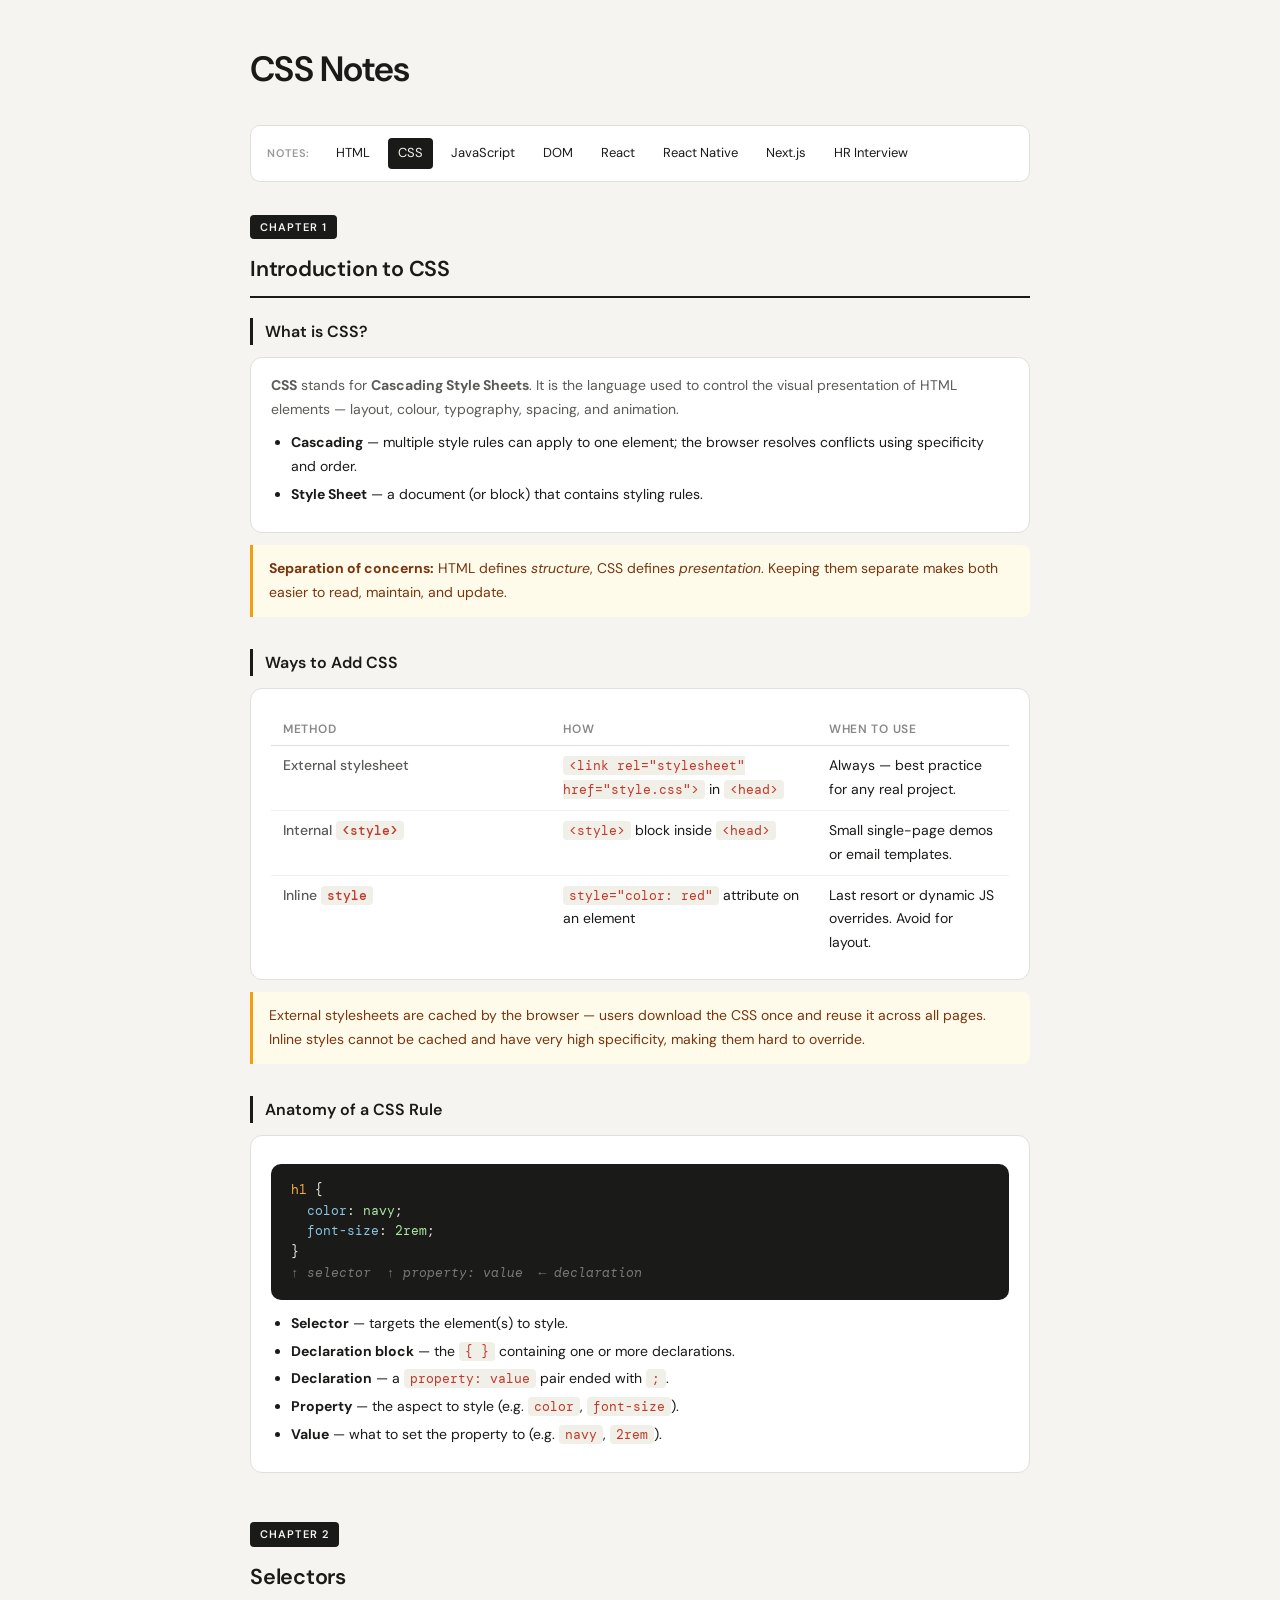
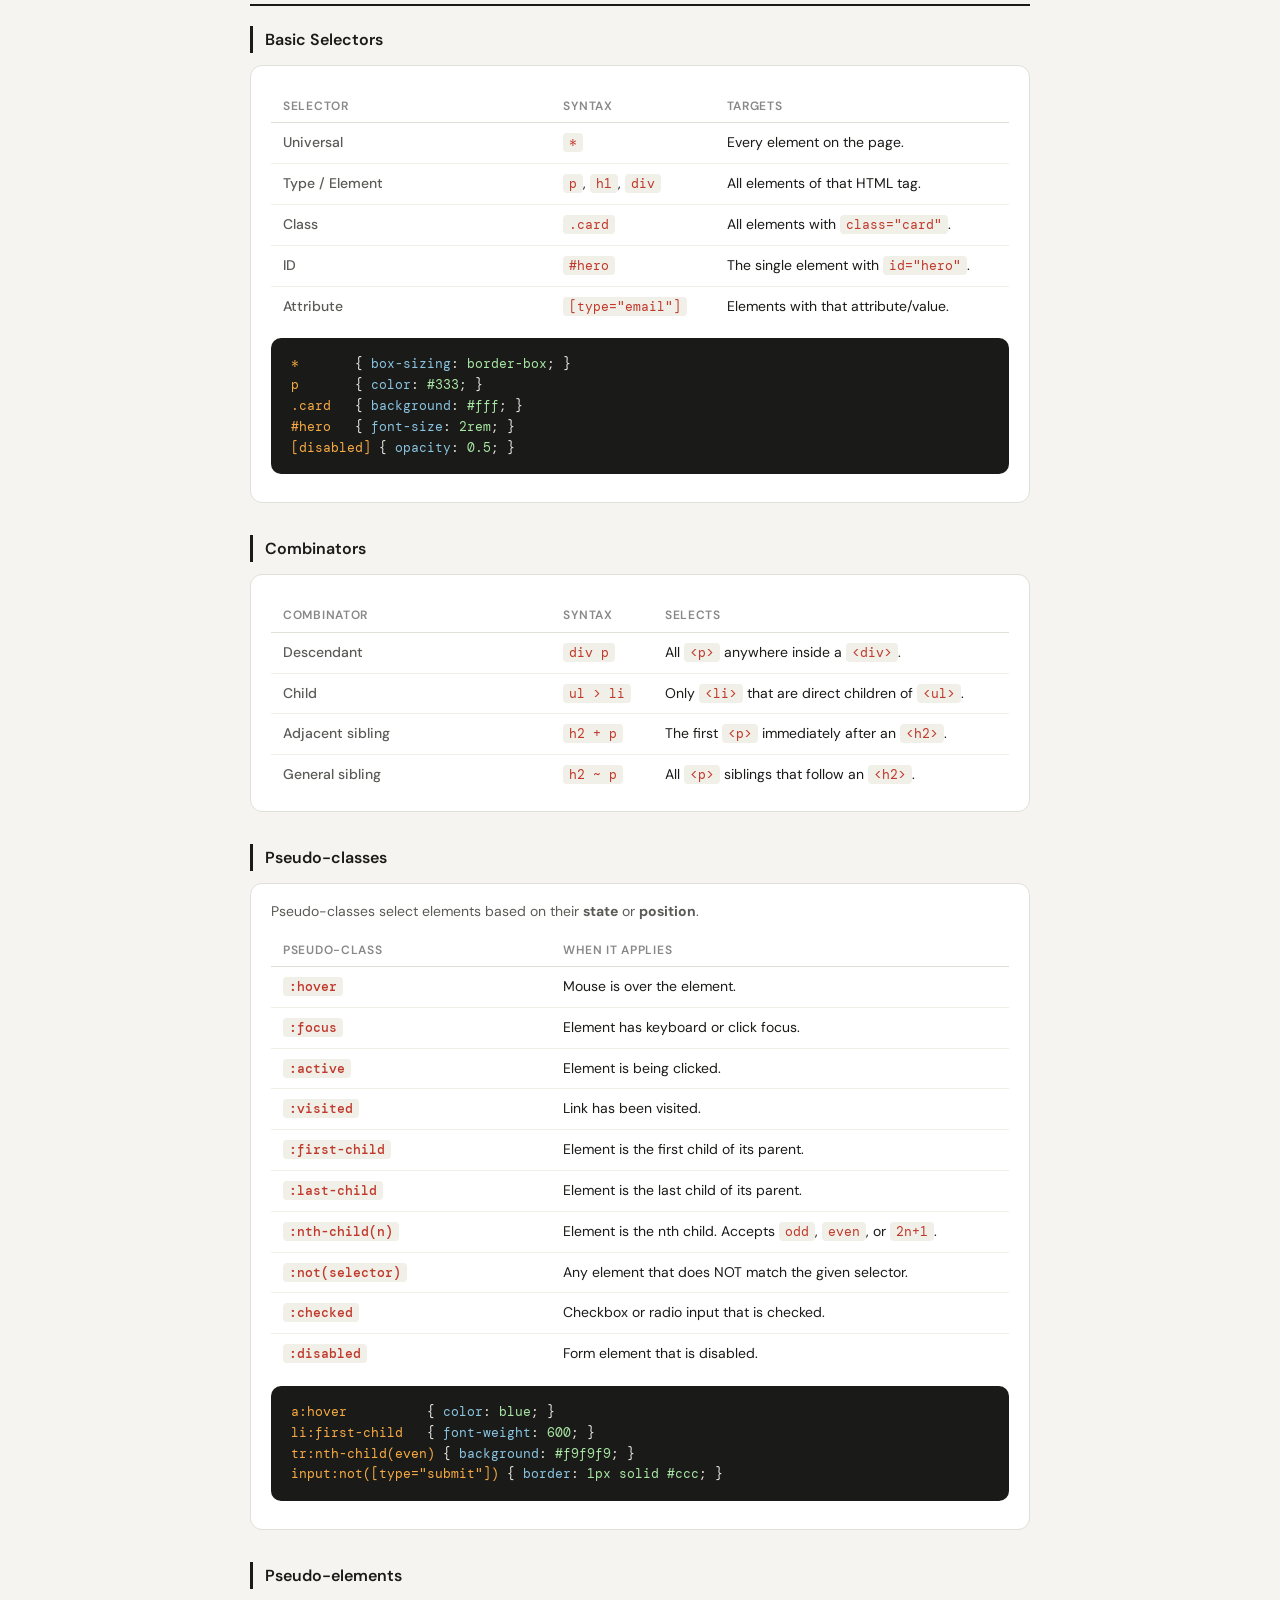
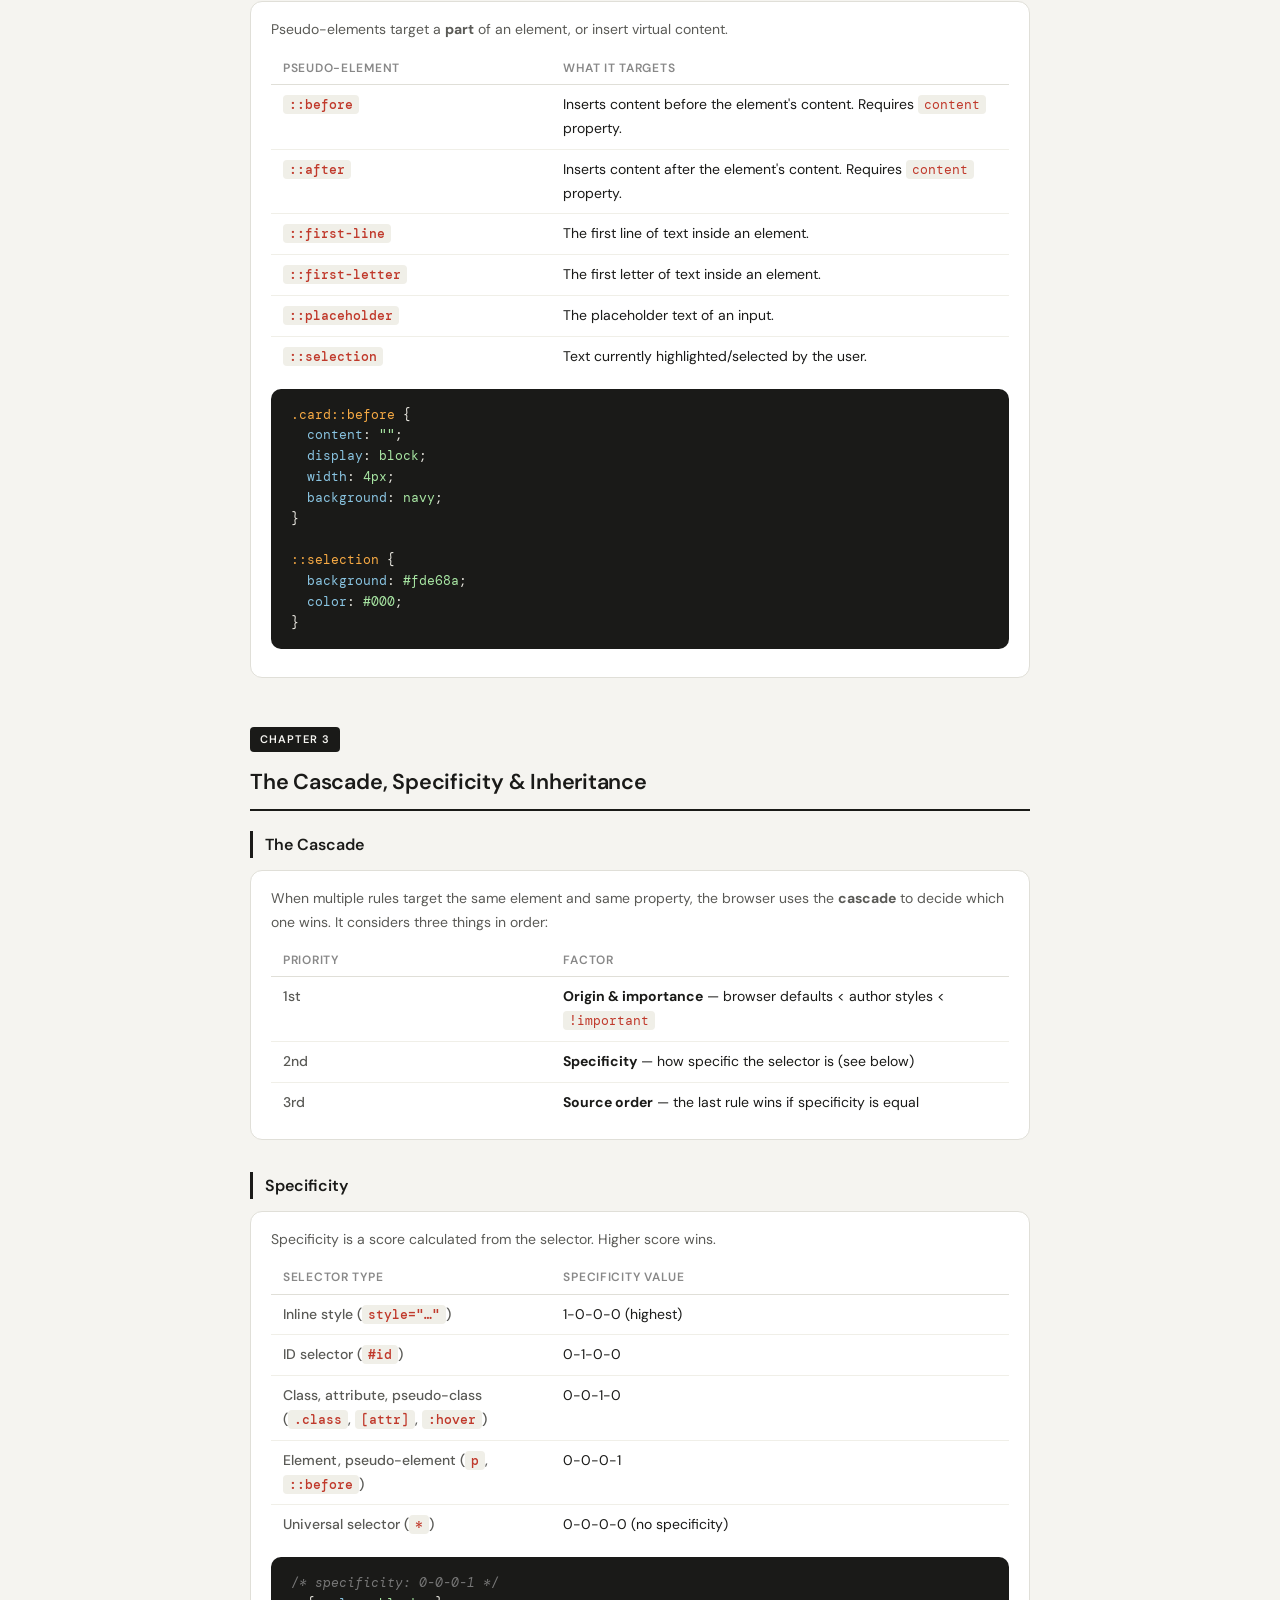
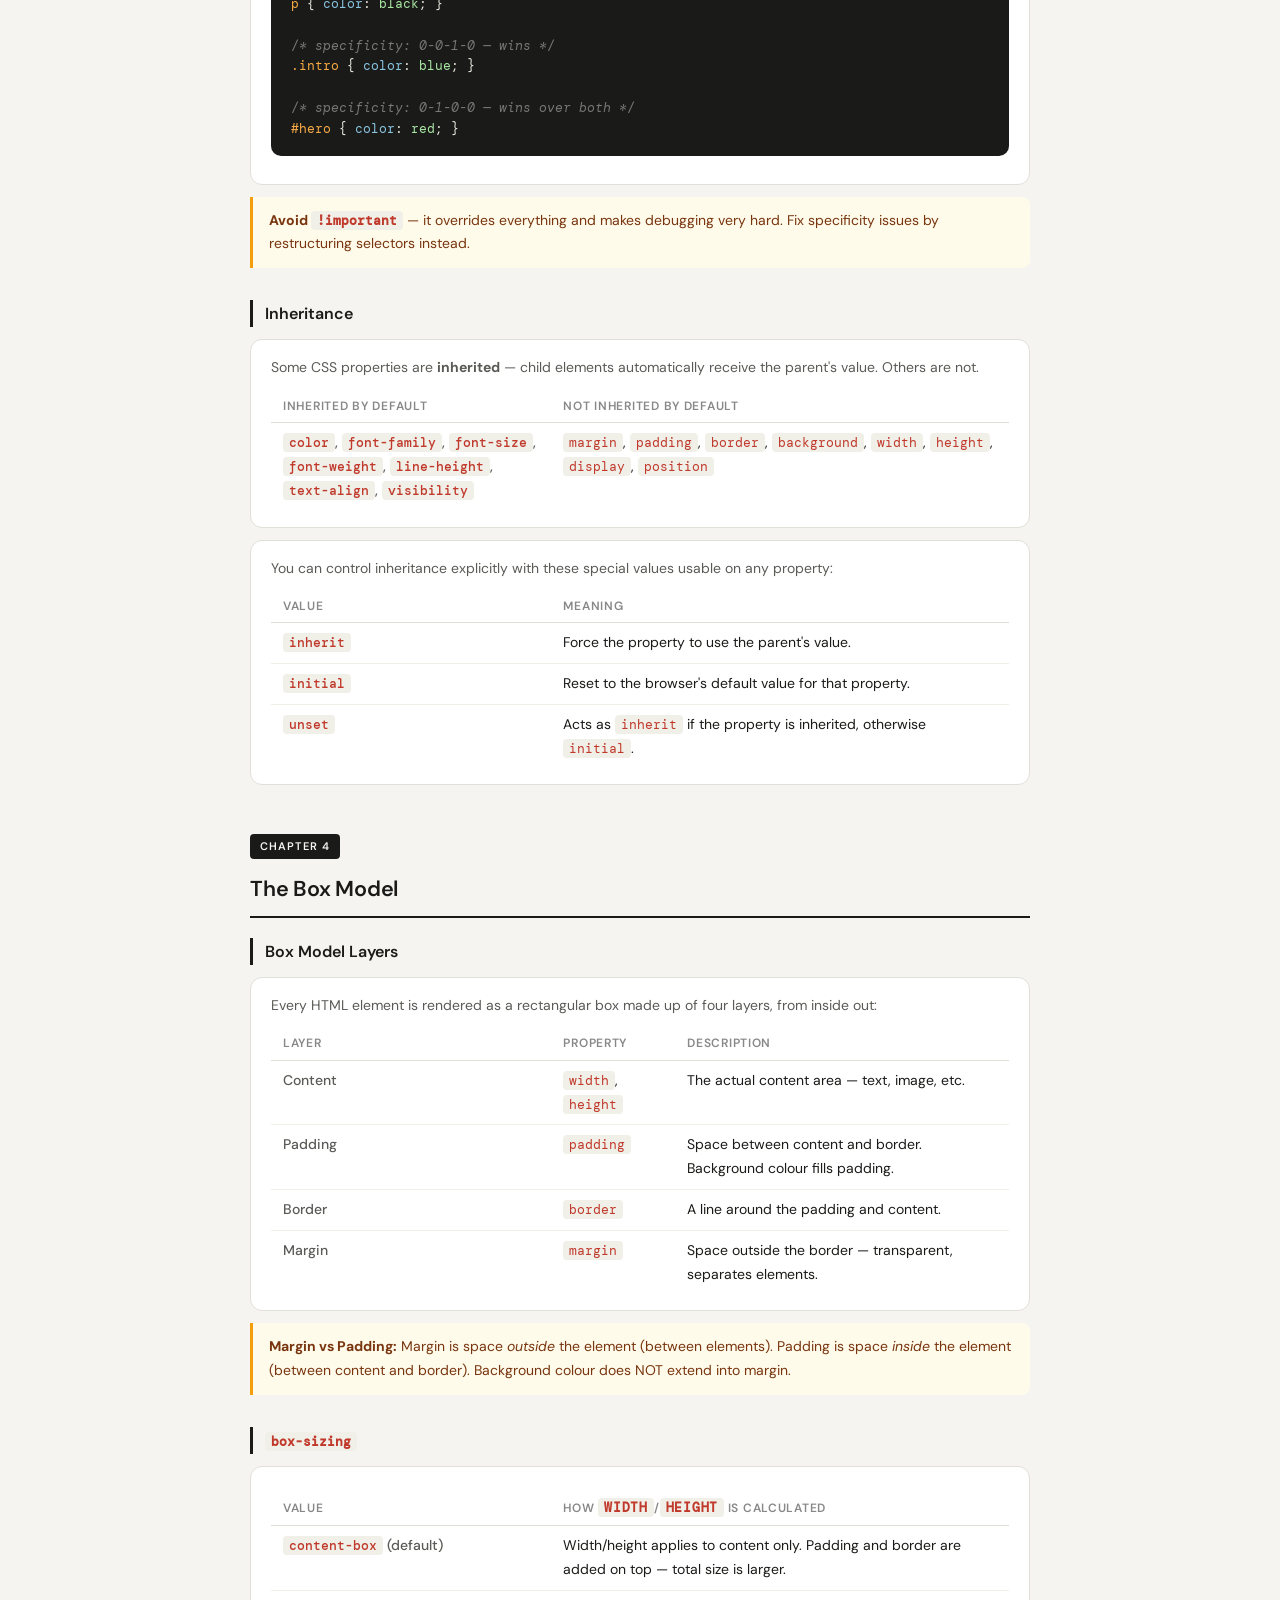
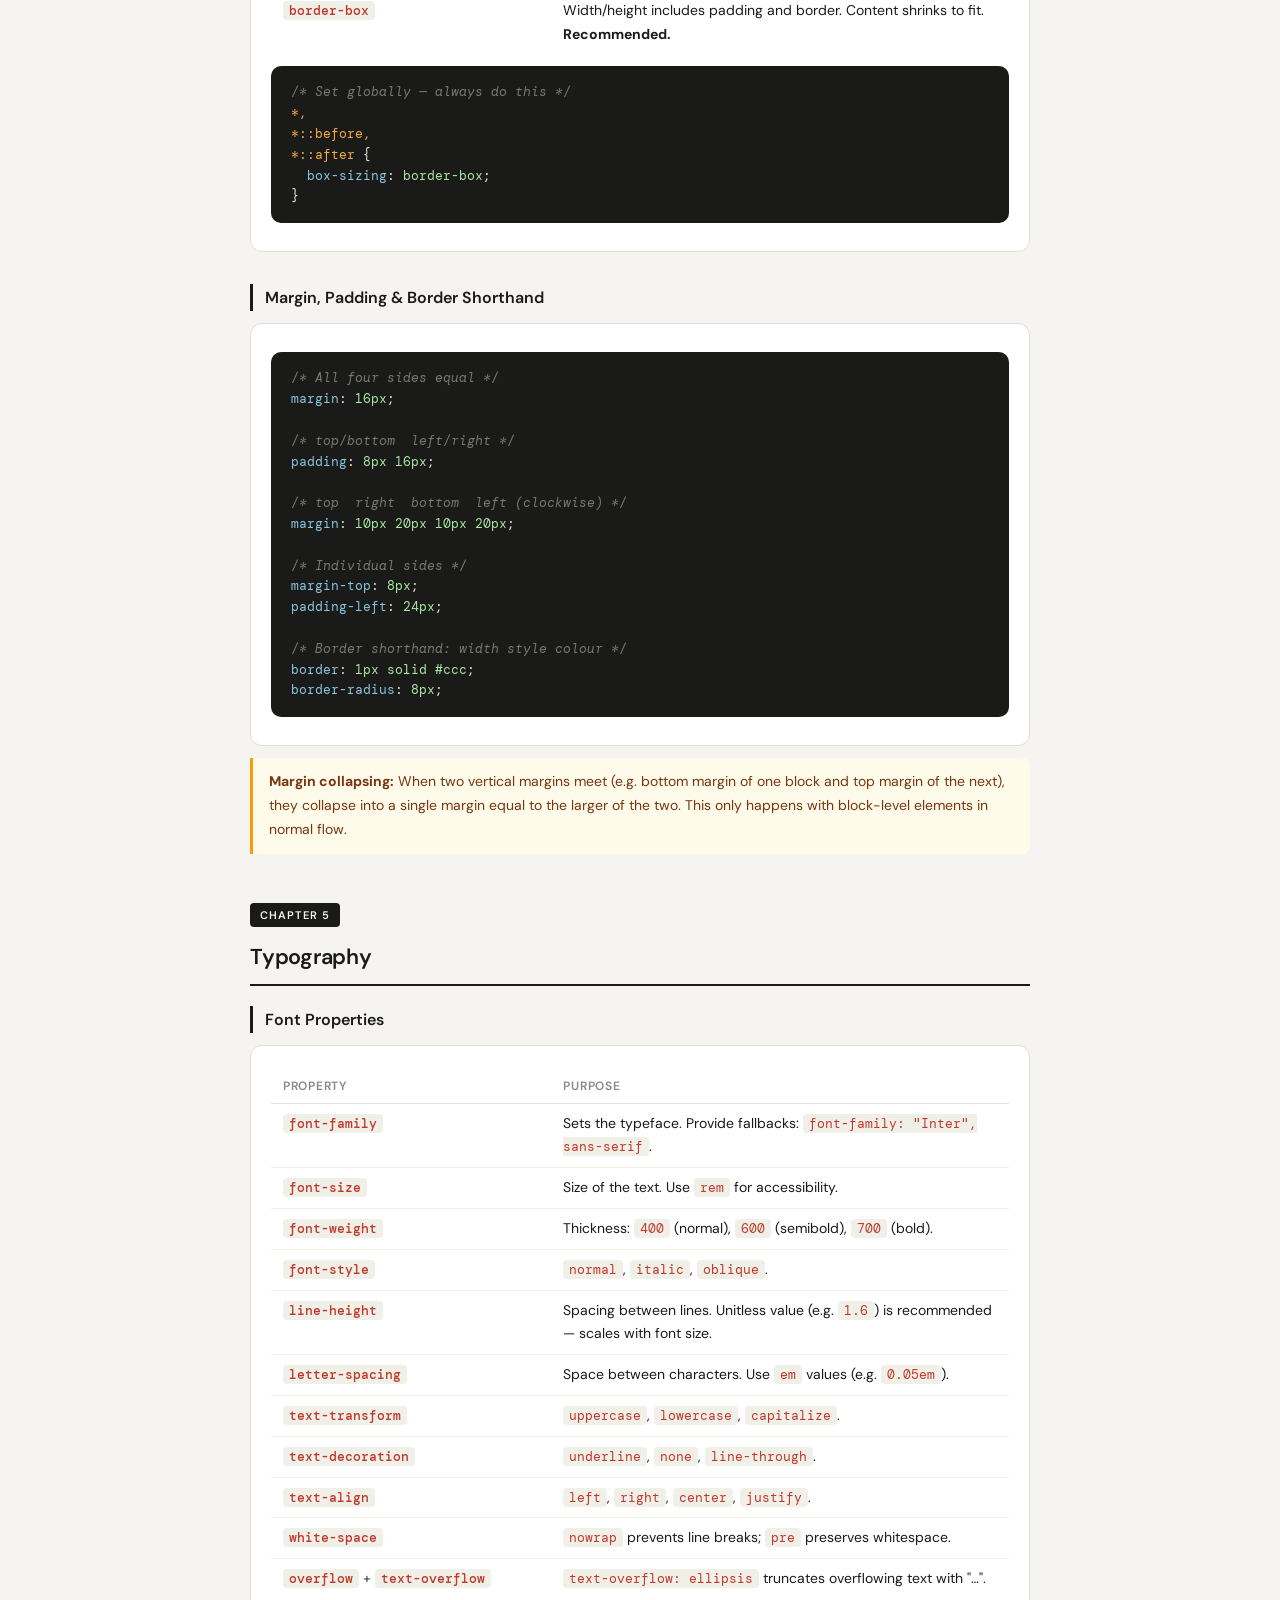
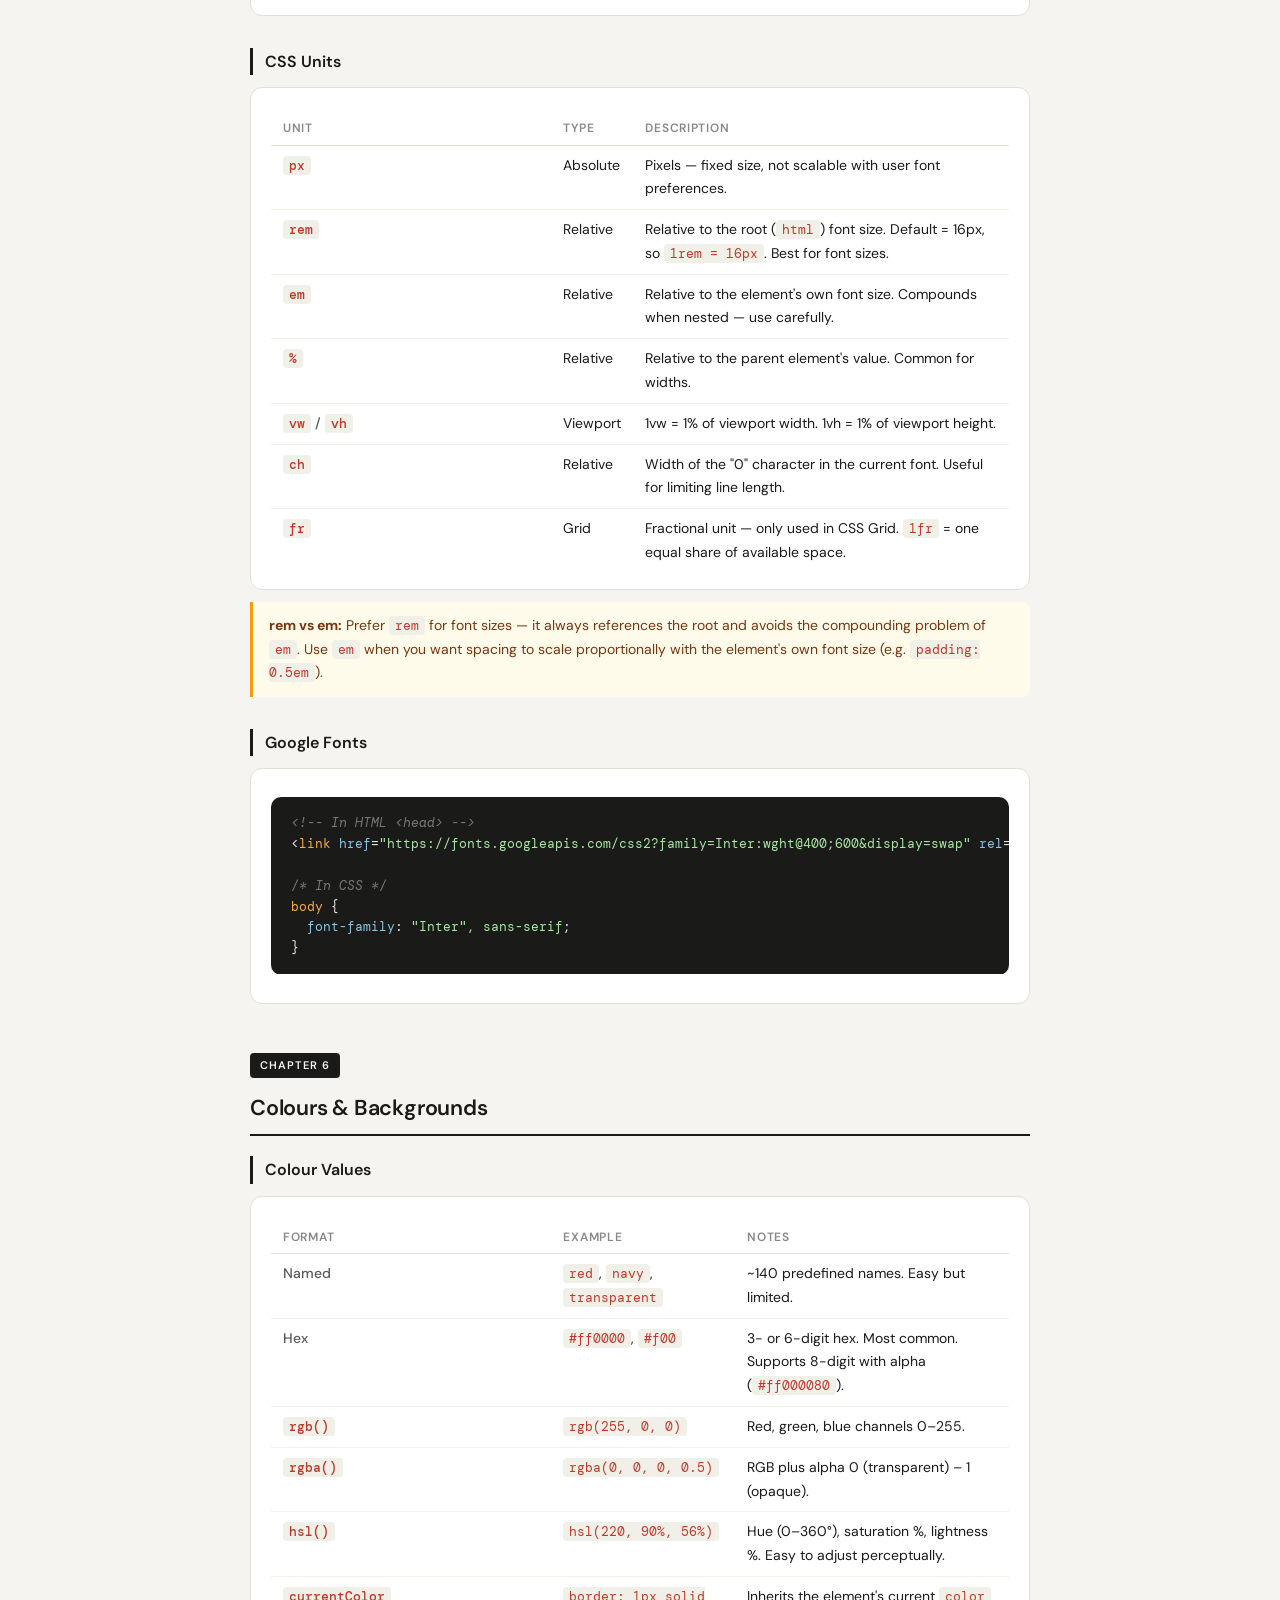
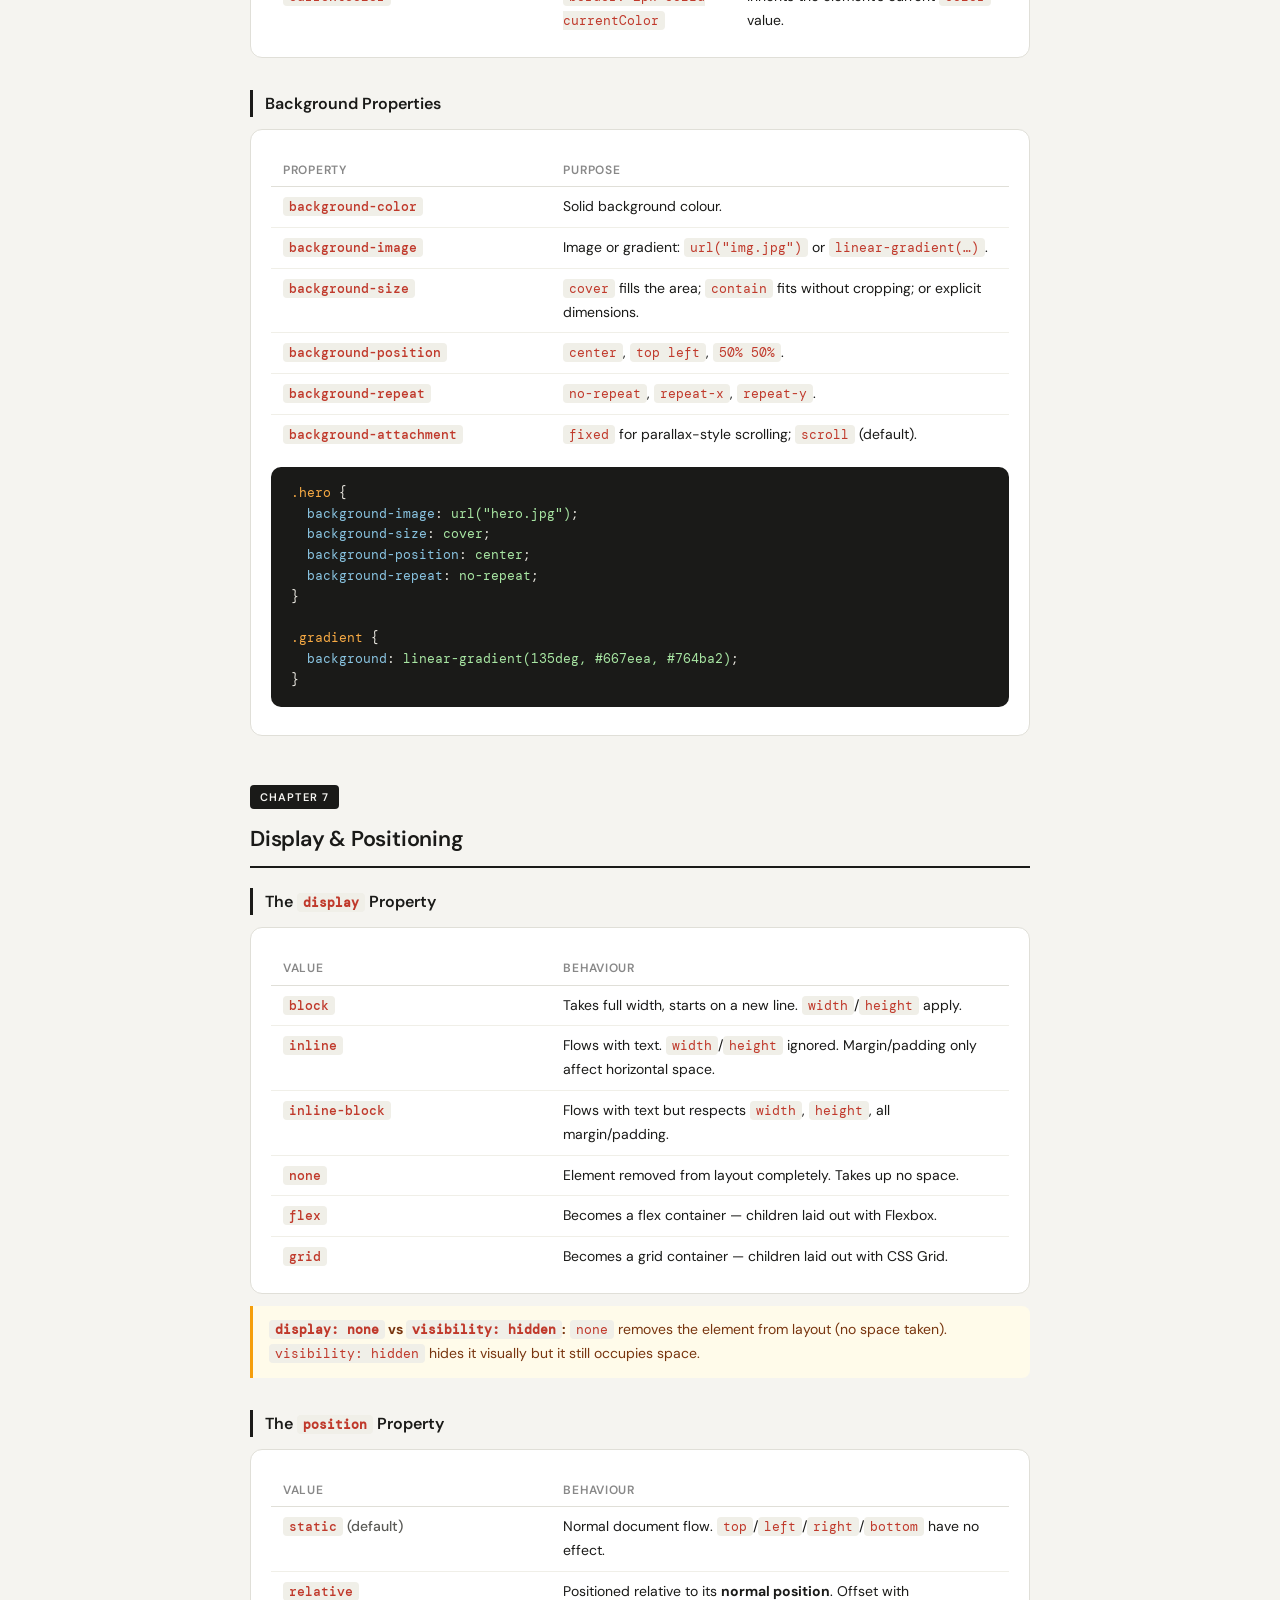
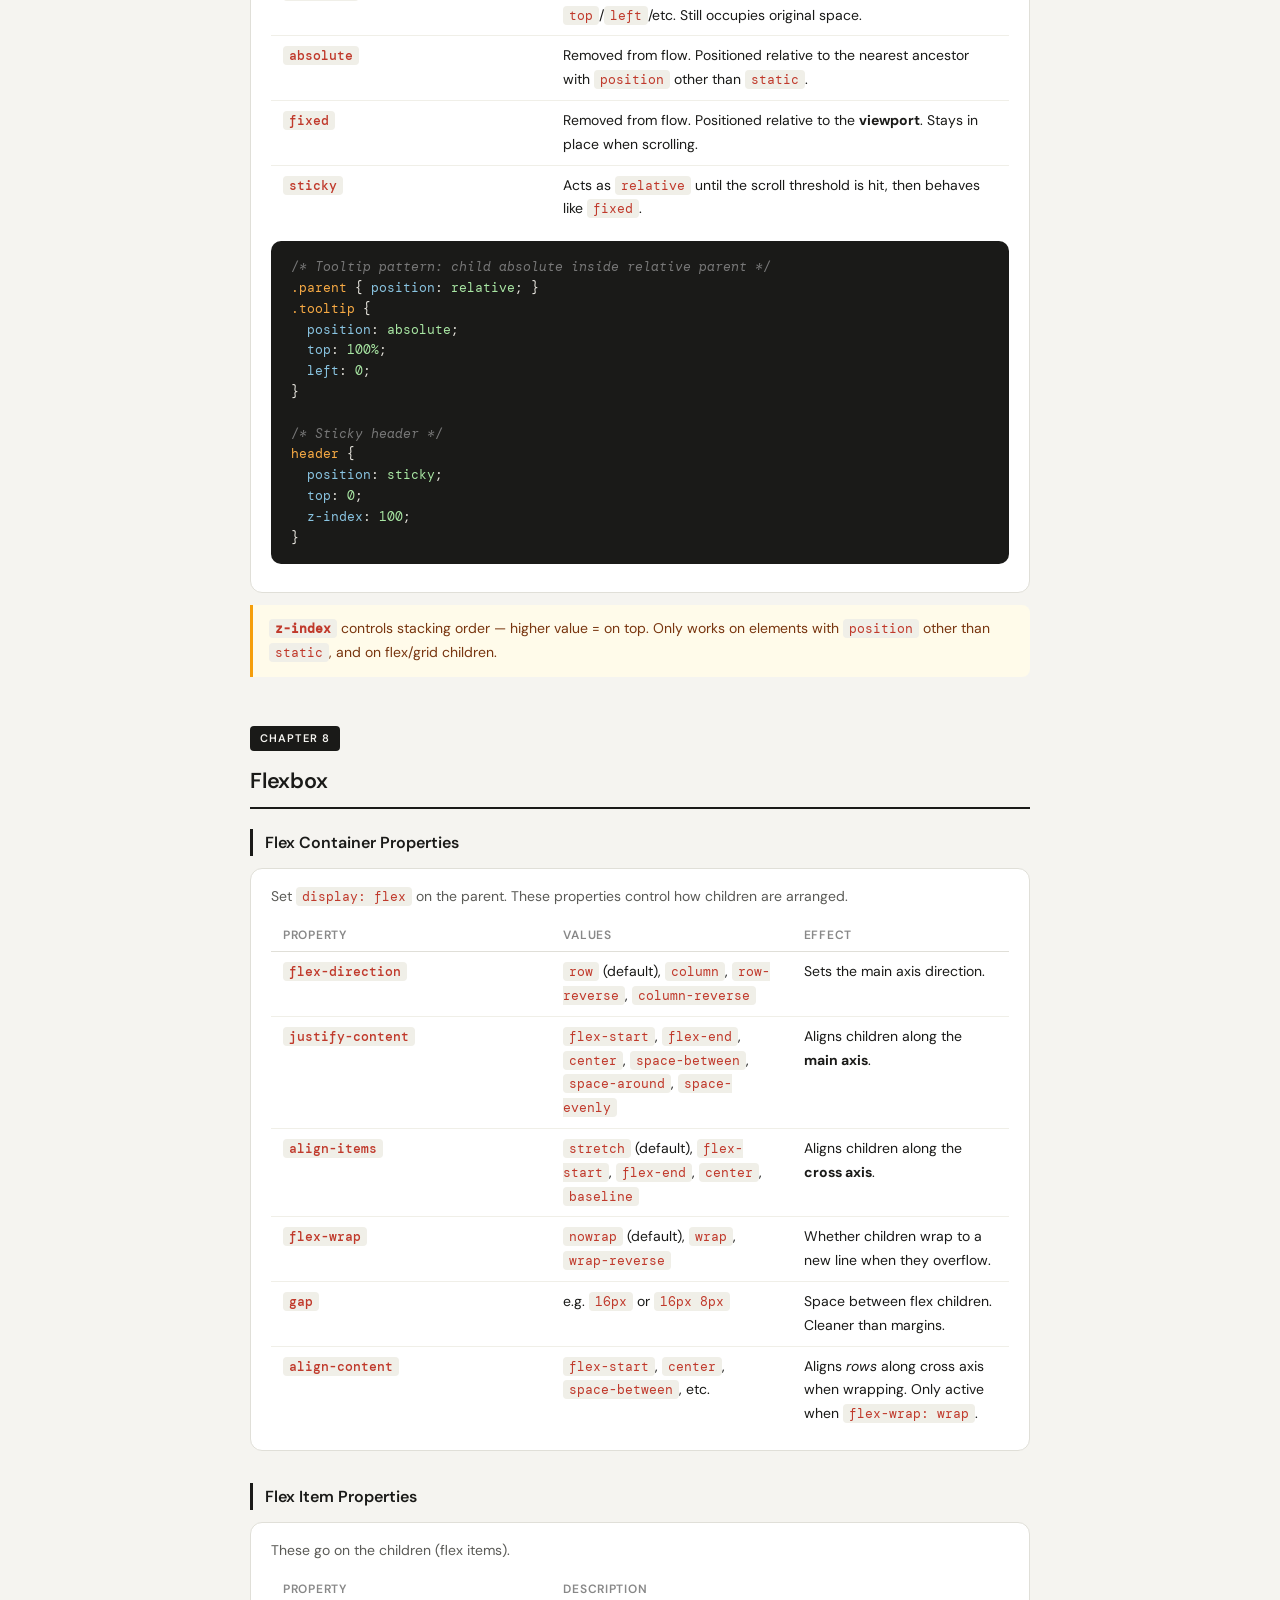
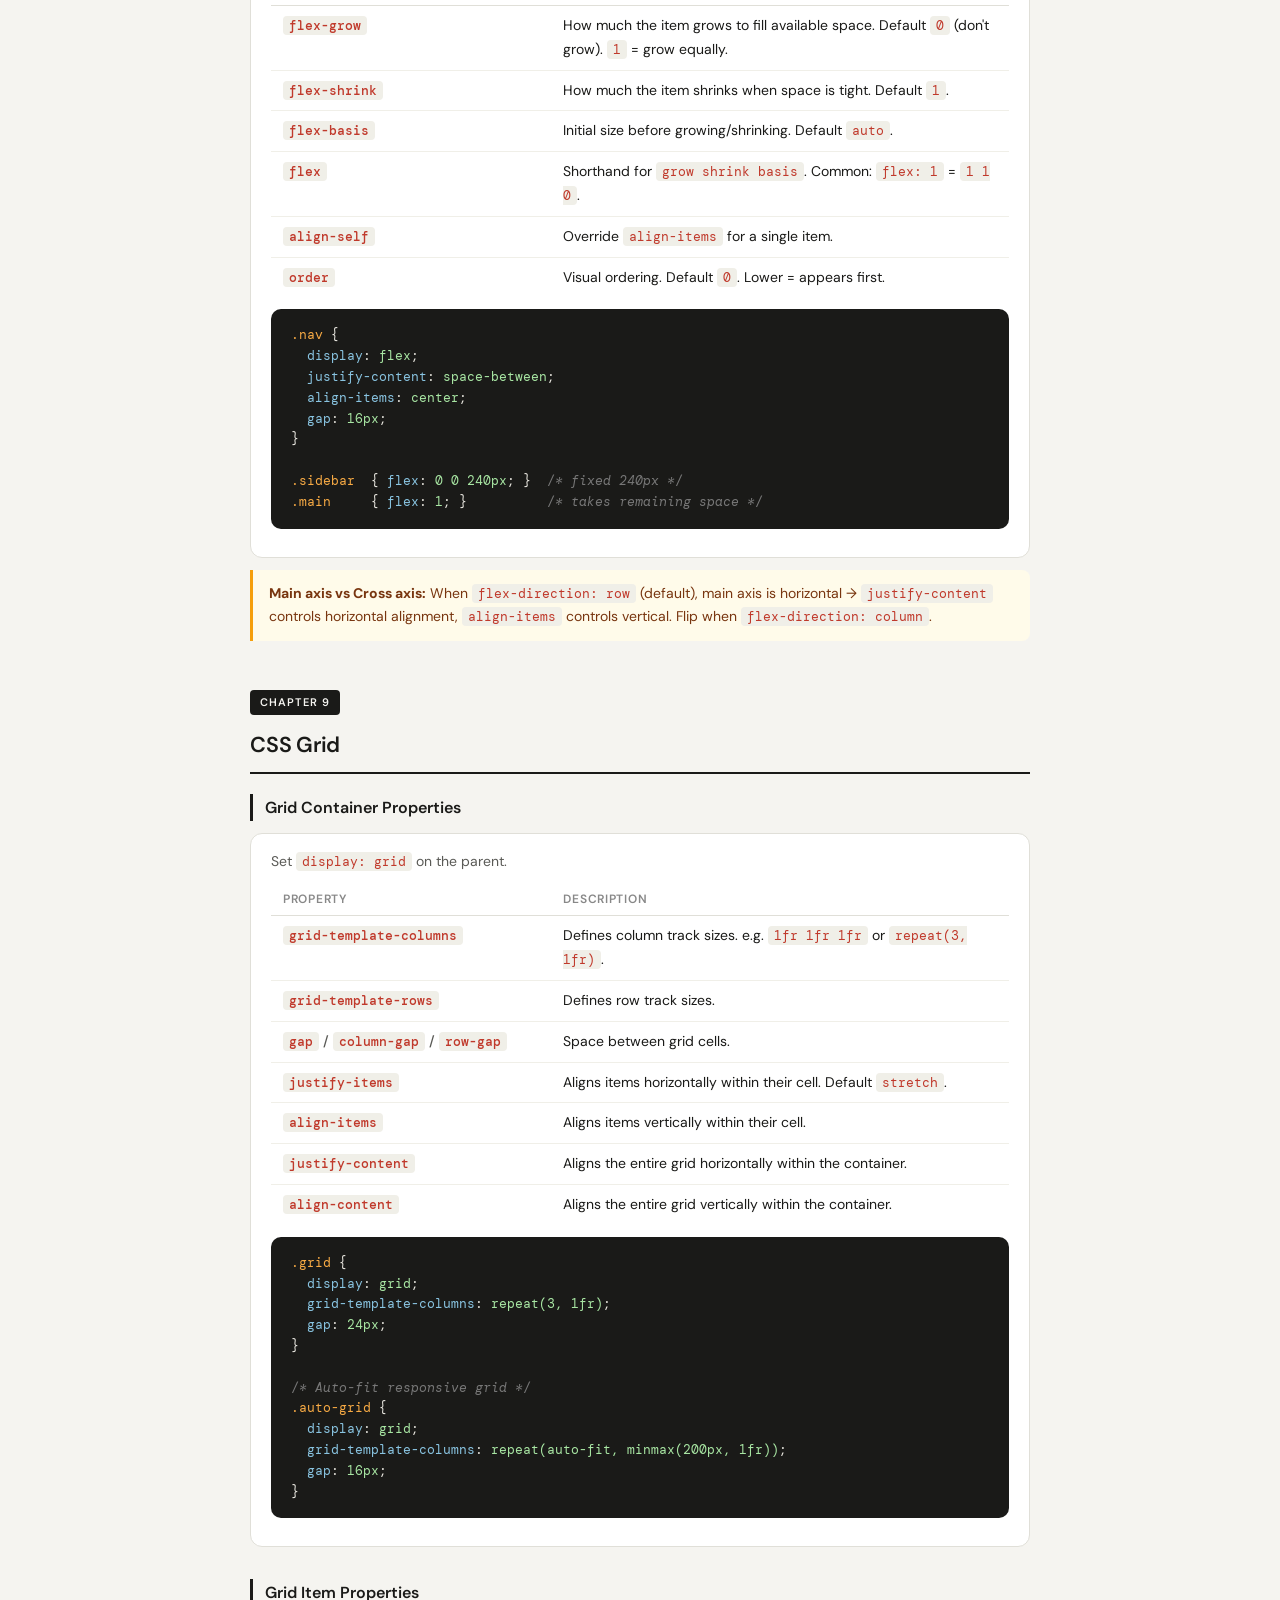
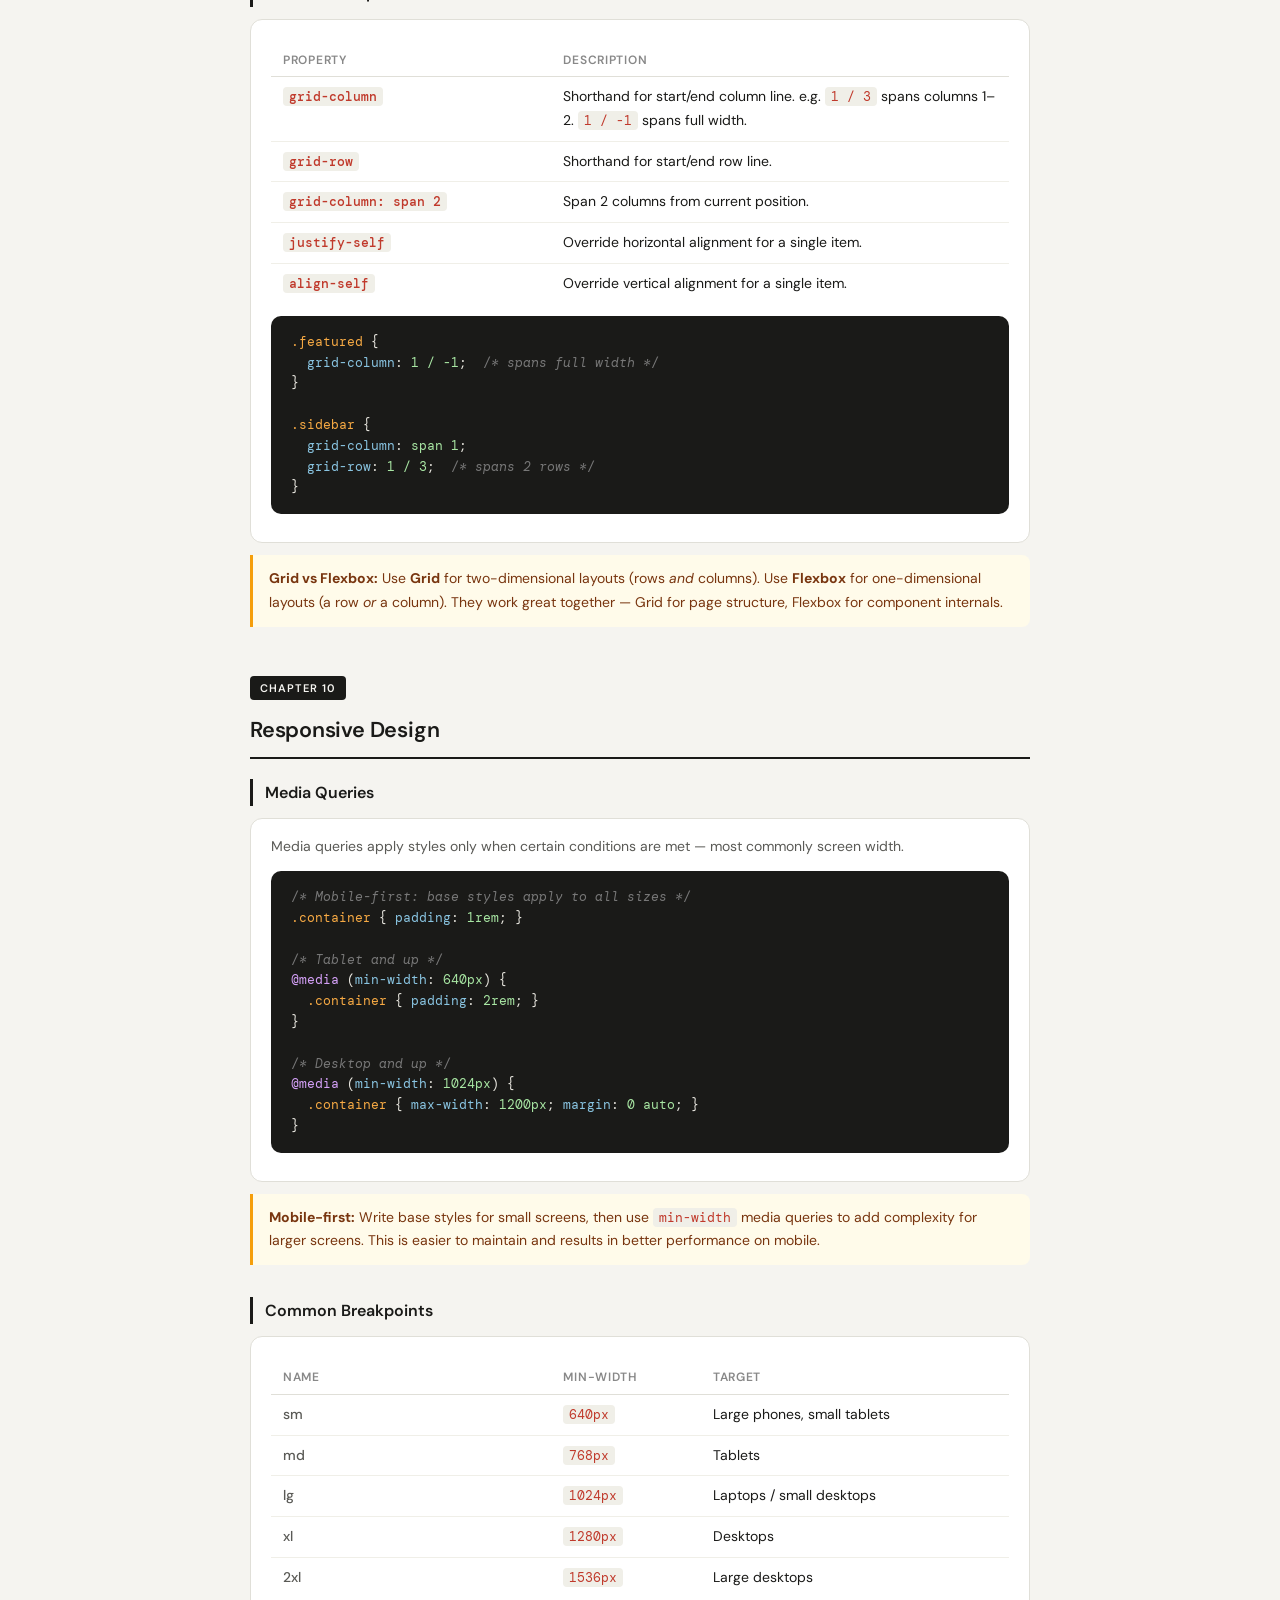
==== css-notes.html @ bd3d3939 "Initial commit: Add developer notes with navigation" ====
<!doctype html>
<html lang="en">
  <head>
    <meta charset="UTF-8" />
    <meta name="viewport" content="width=device-width, initial-scale=1.0" />
    <title>CSS Notes</title>
    <link
      href="https://fonts.googleapis.com/css2?family=DM+Sans:wght@400;500;600&family=DM+Mono:wght@400;500&display=swap"
      rel="stylesheet"
    />
    <style>
      *,
      *::before,
      *::after {
        box-sizing: border-box;
        margin: 0;
        padding: 0;
      }

      body {
        font-family: "DM Sans", sans-serif;
        background: #f5f4f0;
        color: #1a1a18;
        font-size: 15px;
        line-height: 1.7;
        padding: 3rem 1rem;
      }

      .page {
        max-width: 780px;
        margin: 0 auto;
      }

      header {
        margin-bottom: 2rem;
        padding-bottom: 0.2rem;
      }

      header h1 {
        font-size: 2.2rem;
        font-weight: 600;
        letter-spacing: -0.02em;
        line-height: 1.2;
      }

      header p {
        margin-top: 0.5rem;
        color: #5a5a56;
        font-size: 14px;
      }

      .chapter {
        margin-bottom: 3rem;
      }

      .chapter-heading {
        display: inline-block;
        font-size: 11px;
        font-weight: 600;
        letter-spacing: 0.1em;
        text-transform: uppercase;
        background: #1a1a18;
        color: #f5f4f0;
        padding: 3px 10px;
        border-radius: 4px;
        margin-bottom: 0.75rem;
      }

      h2 {
        font-size: 1.35rem;
        font-weight: 600;
        letter-spacing: -0.01em;
        margin-bottom: 1.25rem;
        padding-bottom: 0.5rem;
        border-bottom: 2px solid #1a1a18;
      }

      section {
        margin-bottom: 2rem;
      }

      h3 {
        font-size: 1rem;
        font-weight: 600;
        border-left: 3px solid #1a1a18;
        padding-left: 0.75rem;
        margin-bottom: 0.75rem;
        color: #1a1a18;
      }

      h4 {
        font-size: 0.88rem;
        font-weight: 600;
        color: #5a5a56;
        margin-bottom: 0.4rem;
        padding-left: 1.25rem;
      }

      p {
        margin-bottom: 0.6rem;
        color: #5a5a56;
        font-size: 14px;
      }

      .card {
        background: #fff;
        border: 1px solid #e0dfd8;
        border-radius: 12px;
        padding: 1rem 1.25rem;
        margin-bottom: 12px;
      }

      table {
        width: 100%;
        border-collapse: collapse;
        font-size: 14px;
        margin-top: 0.5rem;
      }

      th {
        text-align: left;
        font-size: 12px;
        font-weight: 600;
        letter-spacing: 0.06em;
        text-transform: uppercase;
        color: #888;
        padding: 6px 12px;
        border-bottom: 1px solid #e0dfd8;
      }

      td {
        padding: 8px 12px;
        border-bottom: 1px solid #f0efe8;
        vertical-align: top;
      }

      tr:last-child td {
        border-bottom: none;
      }

      td:first-child {
        color: #5a5a56;
        font-weight: 500;
        width: 38%;
      }

      code {
        font-family: "DM Mono", monospace;
        font-size: 13px;
        background: #f0efe8;
        padding: 1px 6px;
        border-radius: 4px;
        color: #c0392b;
      }

      .code-block {
        background: #1a1a18;
        color: #e8e6df;
        font-family: "DM Mono", monospace;
        font-size: 13px;
        padding: 1rem 1.25rem;
        border-radius: 10px;
        margin: 0.75rem 0;
        line-height: 1.6;
        overflow-x: auto;
        white-space: pre;
      }

      .code-block .prop { color: #89c4e1; }
      .code-block .val  { color: #a8e6a3; }
      .code-block .sel  { color: #f7aa44; }
      .code-block .cm   { color: #777; font-style: italic; }
      .code-block .at   { color: #d4a0f7; }

      ul {
        padding-left: 1.25rem;
        margin-bottom: 0.6rem;
      }

      ul li {
        margin-bottom: 4px;
        font-size: 14px;
      }

      .highlight-box {
        background: #fffbea;
        border-left: 3px solid #f59e0b;
        padding: 0.75rem 1rem;
        border-radius: 0 8px 8px 0;
        margin: 0.75rem 0;
        font-size: 14px;
        color: #78350f;
      }

      .grid-2 {
        display: grid;
        grid-template-columns: 1fr 1fr;
        gap: 10px;
      }

      .mini-card {
        background: #fff;
        border: 1px solid #e0dfd8;
        border-radius: 10px;
        padding: 0.75rem 1rem;
      }

      .mini-card .mc-label {
        font-size: 11px;
        font-weight: 600;
        text-transform: uppercase;
        letter-spacing: 0.08em;
        color: #999;
        margin-bottom: 4px;
      }

      .mini-card p {
        font-size: 14px;
        margin: 0;
      }

      .nav-bar {
        background: #fff;
        border: 1px solid #e0dfd8;
        border-radius: 10px;
        padding: 0.75rem 1rem;
        margin-bottom: 2rem;
        display: flex;
        flex-wrap: wrap;
        gap: 0.5rem;
        align-items: center;
      }

      .nav-bar .nav-label {
        font-size: 11px;
        font-weight: 600;
        text-transform: uppercase;
        letter-spacing: 0.08em;
        color: #999;
        margin-right: 0.5rem;
      }

      .nav-bar a {
        font-size: 13px;
        color: #1a1a18;
        text-decoration: none;
        padding: 4px 10px;
        border-radius: 4px;
        transition: background 0.15s ease;
      }

      .nav-bar a:hover {
        background: #f0efe8;
      }

      .nav-bar a.active {
        background: #1a1a18;
        color: #f5f4f0;
      }

      @media (max-width: 560px) {
        .grid-2 { grid-template-columns: 1fr; }
        header h1 { font-size: 1.6rem; }
        .nav-bar { flex-direction: column; align-items: flex-start; }
        .nav-bar .nav-label { margin-bottom: 0.5rem; }
      }
    </style>
  </head>
  <body>
    <div class="page">
      <header>
        <h1>CSS Notes</h1>
      </header>

      <nav class="nav-bar">
        <span class="nav-label">Notes:</span>
        <a href="html-notes.html">HTML</a>
        <a href="css-notes.html" class="active">CSS</a>
        <a href="javascript-notes.html">JavaScript</a>
        <a href="dom-notes.html">DOM</a>
        <a href="react-notes.html">React</a>
        <a href="react-native-notes.html">React Native</a>
        <a href="nextjs-notes.html">Next.js</a>
        <a href="hr-interview-notes.html">HR Interview</a>
      </nav>

      <!-- ═══════════════════════════════════════
           CHAPTER 1 — Introduction to CSS
      ════════════════════════════════════════ -->
      <div class="chapter">
        <div class="chapter-heading">Chapter 1</div>
        <h2>Introduction to CSS</h2>

        <section>
          <h3>What is CSS?</h3>
          <div class="card">
            <p><strong>CSS</strong> stands for <strong>Cascading Style Sheets</strong>. It is the language used to control the visual presentation of HTML elements — layout, colour, typography, spacing, and animation.</p>
            <ul>
              <li><strong>Cascading</strong> — multiple style rules can apply to one element; the browser resolves conflicts using specificity and order.</li>
              <li><strong>Style Sheet</strong> — a document (or block) that contains styling rules.</li>
            </ul>
          </div>
          <div class="highlight-box">
            <strong>Separation of concerns:</strong> HTML defines <em>structure</em>, CSS defines <em>presentation</em>. Keeping them separate makes both easier to read, maintain, and update.
          </div>
        </section>

        <section>
          <h3>Ways to Add CSS</h3>
          <div class="card">
            <table>
              <tr><th>Method</th><th>How</th><th>When to use</th></tr>
              <tr><td>External stylesheet</td><td><code>&lt;link rel="stylesheet" href="style.css"&gt;</code> in <code>&lt;head&gt;</code></td><td>Always — best practice for any real project.</td></tr>
              <tr><td>Internal <code>&lt;style&gt;</code></td><td><code>&lt;style&gt;</code> block inside <code>&lt;head&gt;</code></td><td>Small single-page demos or email templates.</td></tr>
              <tr><td>Inline <code>style</code></td><td><code>style="color: red"</code> attribute on an element</td><td>Last resort or dynamic JS overrides. Avoid for layout.</td></tr>
            </table>
          </div>
          <div class="highlight-box">External stylesheets are cached by the browser — users download the CSS once and reuse it across all pages. Inline styles cannot be cached and have very high specificity, making them hard to override.</div>
        </section>

        <section>
          <h3>Anatomy of a CSS Rule</h3>
          <div class="card">
            <!-- prettier-ignore -->
            <div class="code-block"><span class="sel">h1</span> {
  <span class="prop">color</span>: <span class="val">navy</span>;
  <span class="prop">font-size</span>: <span class="val">2rem</span>;
}
<span class="cm">↑ selector  ↑ property: value  ← declaration</span></div>
            <ul>
              <li><strong>Selector</strong> — targets the element(s) to style.</li>
              <li><strong>Declaration block</strong> — the <code>{ }</code> containing one or more declarations.</li>
              <li><strong>Declaration</strong> — a <code>property: value</code> pair ended with <code>;</code>.</li>
              <li><strong>Property</strong> — the aspect to style (e.g. <code>color</code>, <code>font-size</code>).</li>
              <li><strong>Value</strong> — what to set the property to (e.g. <code>navy</code>, <code>2rem</code>).</li>
            </ul>
          </div>
        </section>
      </div>

      <!-- ═══════════════════════════════════════
           CHAPTER 2 — Selectors
      ════════════════════════════════════════ -->
      <div class="chapter">
        <div class="chapter-heading">Chapter 2</div>
        <h2>Selectors</h2>

        <section>
          <h3>Basic Selectors</h3>
          <div class="card">
            <table>
              <tr><th>Selector</th><th>Syntax</th><th>Targets</th></tr>
              <tr><td>Universal</td><td><code>*</code></td><td>Every element on the page.</td></tr>
              <tr><td>Type / Element</td><td><code>p</code>, <code>h1</code>, <code>div</code></td><td>All elements of that HTML tag.</td></tr>
              <tr><td>Class</td><td><code>.card</code></td><td>All elements with <code>class="card"</code>.</td></tr>
              <tr><td>ID</td><td><code>#hero</code></td><td>The single element with <code>id="hero"</code>.</td></tr>
              <tr><td>Attribute</td><td><code>[type="email"]</code></td><td>Elements with that attribute/value.</td></tr>
            </table>
            <!-- prettier-ignore -->
            <div class="code-block"><span class="sel">*</span>       { <span class="prop">box-sizing</span>: <span class="val">border-box</span>; }
<span class="sel">p</span>       { <span class="prop">color</span>: <span class="val">#333</span>; }
<span class="sel">.card</span>   { <span class="prop">background</span>: <span class="val">#fff</span>; }
<span class="sel">#hero</span>   { <span class="prop">font-size</span>: <span class="val">2rem</span>; }
<span class="sel">[disabled]</span> { <span class="prop">opacity</span>: <span class="val">0.5</span>; }</div>
          </div>
        </section>

        <section>
          <h3>Combinators</h3>
          <div class="card">
            <table>
              <tr><th>Combinator</th><th>Syntax</th><th>Selects</th></tr>
              <tr><td>Descendant</td><td><code>div p</code></td><td>All <code>&lt;p&gt;</code> anywhere inside a <code>&lt;div&gt;</code>.</td></tr>
              <tr><td>Child</td><td><code>ul &gt; li</code></td><td>Only <code>&lt;li&gt;</code> that are direct children of <code>&lt;ul&gt;</code>.</td></tr>
              <tr><td>Adjacent sibling</td><td><code>h2 + p</code></td><td>The first <code>&lt;p&gt;</code> immediately after an <code>&lt;h2&gt;</code>.</td></tr>
              <tr><td>General sibling</td><td><code>h2 ~ p</code></td><td>All <code>&lt;p&gt;</code> siblings that follow an <code>&lt;h2&gt;</code>.</td></tr>
            </table>
          </div>
        </section>

        <section>
          <h3>Pseudo-classes</h3>
          <div class="card">
            <p>Pseudo-classes select elements based on their <strong>state</strong> or <strong>position</strong>.</p>
            <table>
              <tr><th>Pseudo-class</th><th>When it applies</th></tr>
              <tr><td><code>:hover</code></td><td>Mouse is over the element.</td></tr>
              <tr><td><code>:focus</code></td><td>Element has keyboard or click focus.</td></tr>
              <tr><td><code>:active</code></td><td>Element is being clicked.</td></tr>
              <tr><td><code>:visited</code></td><td>Link has been visited.</td></tr>
              <tr><td><code>:first-child</code></td><td>Element is the first child of its parent.</td></tr>
              <tr><td><code>:last-child</code></td><td>Element is the last child of its parent.</td></tr>
              <tr><td><code>:nth-child(n)</code></td><td>Element is the nth child. Accepts <code>odd</code>, <code>even</code>, or <code>2n+1</code>.</td></tr>
              <tr><td><code>:not(selector)</code></td><td>Any element that does NOT match the given selector.</td></tr>
              <tr><td><code>:checked</code></td><td>Checkbox or radio input that is checked.</td></tr>
              <tr><td><code>:disabled</code></td><td>Form element that is disabled.</td></tr>
            </table>
            <!-- prettier-ignore -->
            <div class="code-block"><span class="sel">a:hover</span>          { <span class="prop">color</span>: <span class="val">blue</span>; }
<span class="sel">li:first-child</span>   { <span class="prop">font-weight</span>: <span class="val">600</span>; }
<span class="sel">tr:nth-child(even)</span> { <span class="prop">background</span>: <span class="val">#f9f9f9</span>; }
<span class="sel">input:not([type="submit"])</span> { <span class="prop">border</span>: <span class="val">1px solid #ccc</span>; }</div>
          </div>
        </section>

        <section>
          <h3>Pseudo-elements</h3>
          <div class="card">
            <p>Pseudo-elements target a <strong>part</strong> of an element, or insert virtual content.</p>
            <table>
              <tr><th>Pseudo-element</th><th>What it targets</th></tr>
              <tr><td><code>::before</code></td><td>Inserts content before the element's content. Requires <code>content</code> property.</td></tr>
              <tr><td><code>::after</code></td><td>Inserts content after the element's content. Requires <code>content</code> property.</td></tr>
              <tr><td><code>::first-line</code></td><td>The first line of text inside an element.</td></tr>
              <tr><td><code>::first-letter</code></td><td>The first letter of text inside an element.</td></tr>
              <tr><td><code>::placeholder</code></td><td>The placeholder text of an input.</td></tr>
              <tr><td><code>::selection</code></td><td>Text currently highlighted/selected by the user.</td></tr>
            </table>
            <!-- prettier-ignore -->
            <div class="code-block"><span class="sel">.card::before</span> {
  <span class="prop">content</span>: <span class="val">""</span>;
  <span class="prop">display</span>: <span class="val">block</span>;
  <span class="prop">width</span>: <span class="val">4px</span>;
  <span class="prop">background</span>: <span class="val">navy</span>;
}

<span class="sel">::selection</span> {
  <span class="prop">background</span>: <span class="val">#fde68a</span>;
  <span class="prop">color</span>: <span class="val">#000</span>;
}</div>
          </div>
        </section>
      </div>

      <!-- ═══════════════════════════════════════
           CHAPTER 3 — The Cascade, Specificity & Inheritance
      ════════════════════════════════════════ -->
      <div class="chapter">
        <div class="chapter-heading">Chapter 3</div>
        <h2>The Cascade, Specificity &amp; Inheritance</h2>

        <section>
          <h3>The Cascade</h3>
          <div class="card">
            <p>When multiple rules target the same element and same property, the browser uses the <strong>cascade</strong> to decide which one wins. It considers three things in order:</p>
            <table>
              <tr><th>Priority</th><th>Factor</th></tr>
              <tr><td>1st</td><td><strong>Origin &amp; importance</strong> — browser defaults &lt; author styles &lt; <code>!important</code></td></tr>
              <tr><td>2nd</td><td><strong>Specificity</strong> — how specific the selector is (see below)</td></tr>
              <tr><td>3rd</td><td><strong>Source order</strong> — the last rule wins if specificity is equal</td></tr>
            </table>
          </div>
        </section>

        <section>
          <h3>Specificity</h3>
          <div class="card">
            <p>Specificity is a score calculated from the selector. Higher score wins.</p>
            <table>
              <tr><th>Selector type</th><th>Specificity value</th></tr>
              <tr><td>Inline style (<code>style="…"</code>)</td><td>1-0-0-0 (highest)</td></tr>
              <tr><td>ID selector (<code>#id</code>)</td><td>0-1-0-0</td></tr>
              <tr><td>Class, attribute, pseudo-class (<code>.class</code>, <code>[attr]</code>, <code>:hover</code>)</td><td>0-0-1-0</td></tr>
              <tr><td>Element, pseudo-element (<code>p</code>, <code>::before</code>)</td><td>0-0-0-1</td></tr>
              <tr><td>Universal selector (<code>*</code>)</td><td>0-0-0-0 (no specificity)</td></tr>
            </table>
            <!-- prettier-ignore -->
            <div class="code-block"><span class="cm">/* specificity: 0-0-0-1 */</span>
<span class="sel">p</span> { <span class="prop">color</span>: <span class="val">black</span>; }

<span class="cm">/* specificity: 0-0-1-0 — wins */</span>
<span class="sel">.intro</span> { <span class="prop">color</span>: <span class="val">blue</span>; }

<span class="cm">/* specificity: 0-1-0-0 — wins over both */</span>
<span class="sel">#hero</span> { <span class="prop">color</span>: <span class="val">red</span>; }</div>
          </div>
          <div class="highlight-box">
            <strong>Avoid <code>!important</code></strong> — it overrides everything and makes debugging very hard. Fix specificity issues by restructuring selectors instead.
          </div>
        </section>

        <section>
          <h3>Inheritance</h3>
          <div class="card">
            <p>Some CSS properties are <strong>inherited</strong> — child elements automatically receive the parent's value. Others are not.</p>
            <table>
              <tr><th>Inherited by default</th><th>Not inherited by default</th></tr>
              <tr><td><code>color</code>, <code>font-family</code>, <code>font-size</code>, <code>font-weight</code>, <code>line-height</code>, <code>text-align</code>, <code>visibility</code></td><td><code>margin</code>, <code>padding</code>, <code>border</code>, <code>background</code>, <code>width</code>, <code>height</code>, <code>display</code>, <code>position</code></td></tr>
            </table>
          </div>
          <div class="card" style="margin-top: 0">
            <p>You can control inheritance explicitly with these special values usable on any property:</p>
            <table>
              <tr><th>Value</th><th>Meaning</th></tr>
              <tr><td><code>inherit</code></td><td>Force the property to use the parent's value.</td></tr>
              <tr><td><code>initial</code></td><td>Reset to the browser's default value for that property.</td></tr>
              <tr><td><code>unset</code></td><td>Acts as <code>inherit</code> if the property is inherited, otherwise <code>initial</code>.</td></tr>
            </table>
          </div>
        </section>
      </div>

      <!-- ═══════════════════════════════════════
           CHAPTER 4 — The Box Model
      ════════════════════════════════════════ -->
      <div class="chapter">
        <div class="chapter-heading">Chapter 4</div>
        <h2>The Box Model</h2>

        <section>
          <h3>Box Model Layers</h3>
          <div class="card">
            <p>Every HTML element is rendered as a rectangular box made up of four layers, from inside out:</p>
            <table>
              <tr><th>Layer</th><th>Property</th><th>Description</th></tr>
              <tr><td>Content</td><td><code>width</code>, <code>height</code></td><td>The actual content area — text, image, etc.</td></tr>
              <tr><td>Padding</td><td><code>padding</code></td><td>Space between content and border. Background colour fills padding.</td></tr>
              <tr><td>Border</td><td><code>border</code></td><td>A line around the padding and content.</td></tr>
              <tr><td>Margin</td><td><code>margin</code></td><td>Space outside the border — transparent, separates elements.</td></tr>
            </table>
          </div>
          <div class="highlight-box">
            <strong>Margin vs Padding:</strong> Margin is space <em>outside</em> the element (between elements). Padding is space <em>inside</em> the element (between content and border). Background colour does NOT extend into margin.
          </div>
        </section>

        <section>
          <h3><code>box-sizing</code></h3>
          <div class="card">
            <table>
              <tr><th>Value</th><th>How <code>width</code>/<code>height</code> is calculated</th></tr>
              <tr><td><code>content-box</code> (default)</td><td>Width/height applies to content only. Padding and border are added on top — total size is larger.</td></tr>
              <tr><td><code>border-box</code></td><td>Width/height includes padding and border. Content shrinks to fit. <strong>Recommended.</strong></td></tr>
            </table>
            <!-- prettier-ignore -->
            <div class="code-block"><span class="cm">/* Set globally — always do this */</span>
<span class="sel">*,
*::before,
*::after</span> {
  <span class="prop">box-sizing</span>: <span class="val">border-box</span>;
}</div>
          </div>
        </section>

        <section>
          <h3>Margin, Padding &amp; Border Shorthand</h3>
          <div class="card">
            <!-- prettier-ignore -->
            <div class="code-block"><span class="cm">/* All four sides equal */</span>
<span class="prop">margin</span>: <span class="val">16px</span>;

<span class="cm">/* top/bottom  left/right */</span>
<span class="prop">padding</span>: <span class="val">8px 16px</span>;

<span class="cm">/* top  right  bottom  left (clockwise) */</span>
<span class="prop">margin</span>: <span class="val">10px 20px 10px 20px</span>;

<span class="cm">/* Individual sides */</span>
<span class="prop">margin-top</span>: <span class="val">8px</span>;
<span class="prop">padding-left</span>: <span class="val">24px</span>;

<span class="cm">/* Border shorthand: width style colour */</span>
<span class="prop">border</span>: <span class="val">1px solid #ccc</span>;
<span class="prop">border-radius</span>: <span class="val">8px</span>;</div>
          </div>
          <div class="highlight-box">
            <strong>Margin collapsing:</strong> When two vertical margins meet (e.g. bottom margin of one block and top margin of the next), they collapse into a single margin equal to the larger of the two. This only happens with block-level elements in normal flow.
          </div>
        </section>
      </div>

      <!-- ═══════════════════════════════════════
           CHAPTER 5 — Typography
      ════════════════════════════════════════ -->
      <div class="chapter">
        <div class="chapter-heading">Chapter 5</div>
        <h2>Typography</h2>

        <section>
          <h3>Font Properties</h3>
          <div class="card">
            <table>
              <tr><th>Property</th><th>Purpose</th></tr>
              <tr><td><code>font-family</code></td><td>Sets the typeface. Provide fallbacks: <code>font-family: "Inter", sans-serif</code>.</td></tr>
              <tr><td><code>font-size</code></td><td>Size of the text. Use <code>rem</code> for accessibility.</td></tr>
              <tr><td><code>font-weight</code></td><td>Thickness: <code>400</code> (normal), <code>600</code> (semibold), <code>700</code> (bold).</td></tr>
              <tr><td><code>font-style</code></td><td><code>normal</code>, <code>italic</code>, <code>oblique</code>.</td></tr>
              <tr><td><code>line-height</code></td><td>Spacing between lines. Unitless value (e.g. <code>1.6</code>) is recommended — scales with font size.</td></tr>
              <tr><td><code>letter-spacing</code></td><td>Space between characters. Use <code>em</code> values (e.g. <code>0.05em</code>).</td></tr>
              <tr><td><code>text-transform</code></td><td><code>uppercase</code>, <code>lowercase</code>, <code>capitalize</code>.</td></tr>
              <tr><td><code>text-decoration</code></td><td><code>underline</code>, <code>none</code>, <code>line-through</code>.</td></tr>
              <tr><td><code>text-align</code></td><td><code>left</code>, <code>right</code>, <code>center</code>, <code>justify</code>.</td></tr>
              <tr><td><code>white-space</code></td><td><code>nowrap</code> prevents line breaks; <code>pre</code> preserves whitespace.</td></tr>
              <tr><td><code>overflow</code> + <code>text-overflow</code></td><td><code>text-overflow: ellipsis</code> truncates overflowing text with "…".</td></tr>
            </table>
          </div>
        </section>

        <section>
          <h3>CSS Units</h3>
          <div class="card">
            <table>
              <tr><th>Unit</th><th>Type</th><th>Description</th></tr>
              <tr><td><code>px</code></td><td>Absolute</td><td>Pixels — fixed size, not scalable with user font preferences.</td></tr>
              <tr><td><code>rem</code></td><td>Relative</td><td>Relative to the root (<code>html</code>) font size. Default = 16px, so <code>1rem = 16px</code>. Best for font sizes.</td></tr>
              <tr><td><code>em</code></td><td>Relative</td><td>Relative to the element's own font size. Compounds when nested — use carefully.</td></tr>
              <tr><td><code>%</code></td><td>Relative</td><td>Relative to the parent element's value. Common for widths.</td></tr>
              <tr><td><code>vw</code> / <code>vh</code></td><td>Viewport</td><td>1vw = 1% of viewport width. 1vh = 1% of viewport height.</td></tr>
              <tr><td><code>ch</code></td><td>Relative</td><td>Width of the "0" character in the current font. Useful for limiting line length.</td></tr>
              <tr><td><code>fr</code></td><td>Grid</td><td>Fractional unit — only used in CSS Grid. <code>1fr</code> = one equal share of available space.</td></tr>
            </table>
          </div>
          <div class="highlight-box">
            <strong>rem vs em:</strong> Prefer <code>rem</code> for font sizes — it always references the root and avoids the compounding problem of <code>em</code>. Use <code>em</code> when you want spacing to scale proportionally with the element's own font size (e.g. <code>padding: 0.5em</code>).
          </div>
        </section>

        <section>
          <h3>Google Fonts</h3>
          <div class="card">
            <!-- prettier-ignore -->
            <div class="code-block"><span class="cm">&lt;!-- In HTML &lt;head&gt; --&gt;</span>
&lt;<span class="sel">link</span> <span class="prop">href</span>=<span class="val">"https://fonts.googleapis.com/css2?family=Inter:wght@400;600&display=swap"</span> <span class="prop">rel</span>=<span class="val">"stylesheet"</span>&gt;

<span class="cm">/* In CSS */</span>
<span class="sel">body</span> {
  <span class="prop">font-family</span>: <span class="val">"Inter", sans-serif</span>;
}</div>
          </div>
        </section>
      </div>

      <!-- ═══════════════════════════════════════
           CHAPTER 6 — Colours & Backgrounds
      ════════════════════════════════════════ -->
      <div class="chapter">
        <div class="chapter-heading">Chapter 6</div>
        <h2>Colours &amp; Backgrounds</h2>

        <section>
          <h3>Colour Values</h3>
          <div class="card">
            <table>
              <tr><th>Format</th><th>Example</th><th>Notes</th></tr>
              <tr><td>Named</td><td><code>red</code>, <code>navy</code>, <code>transparent</code></td><td>~140 predefined names. Easy but limited.</td></tr>
              <tr><td>Hex</td><td><code>#ff0000</code>, <code>#f00</code></td><td>3- or 6-digit hex. Most common. Supports 8-digit with alpha (<code>#ff000080</code>).</td></tr>
              <tr><td><code>rgb()</code></td><td><code>rgb(255, 0, 0)</code></td><td>Red, green, blue channels 0–255.</td></tr>
              <tr><td><code>rgba()</code></td><td><code>rgba(0, 0, 0, 0.5)</code></td><td>RGB plus alpha 0 (transparent) – 1 (opaque).</td></tr>
              <tr><td><code>hsl()</code></td><td><code>hsl(220, 90%, 56%)</code></td><td>Hue (0–360°), saturation %, lightness %. Easy to adjust perceptually.</td></tr>
              <tr><td><code>currentColor</code></td><td><code>border: 1px solid currentColor</code></td><td>Inherits the element's current <code>color</code> value.</td></tr>
            </table>
          </div>
        </section>

        <section>
          <h3>Background Properties</h3>
          <div class="card">
            <table>
              <tr><th>Property</th><th>Purpose</th></tr>
              <tr><td><code>background-color</code></td><td>Solid background colour.</td></tr>
              <tr><td><code>background-image</code></td><td>Image or gradient: <code>url("img.jpg")</code> or <code>linear-gradient(…)</code>.</td></tr>
              <tr><td><code>background-size</code></td><td><code>cover</code> fills the area; <code>contain</code> fits without cropping; or explicit dimensions.</td></tr>
              <tr><td><code>background-position</code></td><td><code>center</code>, <code>top left</code>, <code>50% 50%</code>.</td></tr>
              <tr><td><code>background-repeat</code></td><td><code>no-repeat</code>, <code>repeat-x</code>, <code>repeat-y</code>.</td></tr>
              <tr><td><code>background-attachment</code></td><td><code>fixed</code> for parallax-style scrolling; <code>scroll</code> (default).</td></tr>
            </table>
            <!-- prettier-ignore -->
            <div class="code-block"><span class="sel">.hero</span> {
  <span class="prop">background-image</span>: <span class="val">url("hero.jpg")</span>;
  <span class="prop">background-size</span>: <span class="val">cover</span>;
  <span class="prop">background-position</span>: <span class="val">center</span>;
  <span class="prop">background-repeat</span>: <span class="val">no-repeat</span>;
}

<span class="sel">.gradient</span> {
  <span class="prop">background</span>: <span class="val">linear-gradient(135deg, #667eea, #764ba2)</span>;
}</div>
          </div>
        </section>
      </div>

      <!-- ═══════════════════════════════════════
           CHAPTER 7 — Display & Positioning
      ════════════════════════════════════════ -->
      <div class="chapter">
        <div class="chapter-heading">Chapter 7</div>
        <h2>Display &amp; Positioning</h2>

        <section>
          <h3>The <code>display</code> Property</h3>
          <div class="card">
            <table>
              <tr><th>Value</th><th>Behaviour</th></tr>
              <tr><td><code>block</code></td><td>Takes full width, starts on a new line. <code>width</code>/<code>height</code> apply.</td></tr>
              <tr><td><code>inline</code></td><td>Flows with text. <code>width</code>/<code>height</code> ignored. Margin/padding only affect horizontal space.</td></tr>
              <tr><td><code>inline-block</code></td><td>Flows with text but respects <code>width</code>, <code>height</code>, all margin/padding.</td></tr>
              <tr><td><code>none</code></td><td>Element removed from layout completely. Takes up no space.</td></tr>
              <tr><td><code>flex</code></td><td>Becomes a flex container — children laid out with Flexbox.</td></tr>
              <tr><td><code>grid</code></td><td>Becomes a grid container — children laid out with CSS Grid.</td></tr>
            </table>
          </div>
          <div class="highlight-box">
            <strong><code>display: none</code> vs <code>visibility: hidden</code>:</strong> <code>none</code> removes the element from layout (no space taken). <code>visibility: hidden</code> hides it visually but it still occupies space.
          </div>
        </section>

        <section>
          <h3>The <code>position</code> Property</h3>
          <div class="card">
            <table>
              <tr><th>Value</th><th>Behaviour</th></tr>
              <tr><td><code>static</code> (default)</td><td>Normal document flow. <code>top</code>/<code>left</code>/<code>right</code>/<code>bottom</code> have no effect.</td></tr>
              <tr><td><code>relative</code></td><td>Positioned relative to its <strong>normal position</strong>. Offset with <code>top</code>/<code>left</code>/etc. Still occupies original space.</td></tr>
              <tr><td><code>absolute</code></td><td>Removed from flow. Positioned relative to the nearest ancestor with <code>position</code> other than <code>static</code>.</td></tr>
              <tr><td><code>fixed</code></td><td>Removed from flow. Positioned relative to the <strong>viewport</strong>. Stays in place when scrolling.</td></tr>
              <tr><td><code>sticky</code></td><td>Acts as <code>relative</code> until the scroll threshold is hit, then behaves like <code>fixed</code>.</td></tr>
            </table>
            <!-- prettier-ignore -->
            <div class="code-block"><span class="cm">/* Tooltip pattern: child absolute inside relative parent */</span>
<span class="sel">.parent</span> { <span class="prop">position</span>: <span class="val">relative</span>; }
<span class="sel">.tooltip</span> {
  <span class="prop">position</span>: <span class="val">absolute</span>;
  <span class="prop">top</span>: <span class="val">100%</span>;
  <span class="prop">left</span>: <span class="val">0</span>;
}

<span class="cm">/* Sticky header */</span>
<span class="sel">header</span> {
  <span class="prop">position</span>: <span class="val">sticky</span>;
  <span class="prop">top</span>: <span class="val">0</span>;
  <span class="prop">z-index</span>: <span class="val">100</span>;
}</div>
          </div>
          <div class="highlight-box">
            <strong><code>z-index</code></strong> controls stacking order — higher value = on top. Only works on elements with <code>position</code> other than <code>static</code>, and on flex/grid children.
          </div>
        </section>
      </div>

      <!-- ═══════════════════════════════════════
           CHAPTER 8 — Flexbox
      ════════════════════════════════════════ -->
      <div class="chapter">
        <div class="chapter-heading">Chapter 8</div>
        <h2>Flexbox</h2>

        <section>
          <h3>Flex Container Properties</h3>
          <div class="card">
            <p>Set <code>display: flex</code> on the parent. These properties control how children are arranged.</p>
            <table>
              <tr><th>Property</th><th>Values</th><th>Effect</th></tr>
              <tr><td><code>flex-direction</code></td><td><code>row</code> (default), <code>column</code>, <code>row-reverse</code>, <code>column-reverse</code></td><td>Sets the main axis direction.</td></tr>
              <tr><td><code>justify-content</code></td><td><code>flex-start</code>, <code>flex-end</code>, <code>center</code>, <code>space-between</code>, <code>space-around</code>, <code>space-evenly</code></td><td>Aligns children along the <strong>main axis</strong>.</td></tr>
              <tr><td><code>align-items</code></td><td><code>stretch</code> (default), <code>flex-start</code>, <code>flex-end</code>, <code>center</code>, <code>baseline</code></td><td>Aligns children along the <strong>cross axis</strong>.</td></tr>
              <tr><td><code>flex-wrap</code></td><td><code>nowrap</code> (default), <code>wrap</code>, <code>wrap-reverse</code></td><td>Whether children wrap to a new line when they overflow.</td></tr>
              <tr><td><code>gap</code></td><td>e.g. <code>16px</code> or <code>16px 8px</code></td><td>Space between flex children. Cleaner than margins.</td></tr>
              <tr><td><code>align-content</code></td><td><code>flex-start</code>, <code>center</code>, <code>space-between</code>, etc.</td><td>Aligns <em>rows</em> along cross axis when wrapping. Only active when <code>flex-wrap: wrap</code>.</td></tr>
            </table>
          </div>
        </section>

        <section>
          <h3>Flex Item Properties</h3>
          <div class="card">
            <p>These go on the children (flex items).</p>
            <table>
              <tr><th>Property</th><th>Description</th></tr>
              <tr><td><code>flex-grow</code></td><td>How much the item grows to fill available space. Default <code>0</code> (don't grow). <code>1</code> = grow equally.</td></tr>
              <tr><td><code>flex-shrink</code></td><td>How much the item shrinks when space is tight. Default <code>1</code>.</td></tr>
              <tr><td><code>flex-basis</code></td><td>Initial size before growing/shrinking. Default <code>auto</code>.</td></tr>
              <tr><td><code>flex</code></td><td>Shorthand for <code>grow shrink basis</code>. Common: <code>flex: 1</code> = <code>1 1 0</code>.</td></tr>
              <tr><td><code>align-self</code></td><td>Override <code>align-items</code> for a single item.</td></tr>
              <tr><td><code>order</code></td><td>Visual ordering. Default <code>0</code>. Lower = appears first.</td></tr>
            </table>
            <!-- prettier-ignore -->
            <div class="code-block"><span class="sel">.nav</span> {
  <span class="prop">display</span>: <span class="val">flex</span>;
  <span class="prop">justify-content</span>: <span class="val">space-between</span>;
  <span class="prop">align-items</span>: <span class="val">center</span>;
  <span class="prop">gap</span>: <span class="val">16px</span>;
}

<span class="sel">.sidebar</span>  { <span class="prop">flex</span>: <span class="val">0 0 240px</span>; }  <span class="cm">/* fixed 240px */</span>
<span class="sel">.main</span>     { <span class="prop">flex</span>: <span class="val">1</span>; }          <span class="cm">/* takes remaining space */</span></div>
          </div>
          <div class="highlight-box">
            <strong>Main axis vs Cross axis:</strong> When <code>flex-direction: row</code> (default), main axis is horizontal → <code>justify-content</code> controls horizontal alignment, <code>align-items</code> controls vertical. Flip when <code>flex-direction: column</code>.
          </div>
        </section>
      </div>

      <!-- ═══════════════════════════════════════
           CHAPTER 9 — CSS Grid
      ════════════════════════════════════════ -->
      <div class="chapter">
        <div class="chapter-heading">Chapter 9</div>
        <h2>CSS Grid</h2>

        <section>
          <h3>Grid Container Properties</h3>
          <div class="card">
            <p>Set <code>display: grid</code> on the parent.</p>
            <table>
              <tr><th>Property</th><th>Description</th></tr>
              <tr><td><code>grid-template-columns</code></td><td>Defines column track sizes. e.g. <code>1fr 1fr 1fr</code> or <code>repeat(3, 1fr)</code>.</td></tr>
              <tr><td><code>grid-template-rows</code></td><td>Defines row track sizes.</td></tr>
              <tr><td><code>gap</code> / <code>column-gap</code> / <code>row-gap</code></td><td>Space between grid cells.</td></tr>
              <tr><td><code>justify-items</code></td><td>Aligns items horizontally within their cell. Default <code>stretch</code>.</td></tr>
              <tr><td><code>align-items</code></td><td>Aligns items vertically within their cell.</td></tr>
              <tr><td><code>justify-content</code></td><td>Aligns the entire grid horizontally within the container.</td></tr>
              <tr><td><code>align-content</code></td><td>Aligns the entire grid vertically within the container.</td></tr>
            </table>
            <!-- prettier-ignore -->
            <div class="code-block"><span class="sel">.grid</span> {
  <span class="prop">display</span>: <span class="val">grid</span>;
  <span class="prop">grid-template-columns</span>: <span class="val">repeat(3, 1fr)</span>;
  <span class="prop">gap</span>: <span class="val">24px</span>;
}

<span class="cm">/* Auto-fit responsive grid */</span>
<span class="sel">.auto-grid</span> {
  <span class="prop">display</span>: <span class="val">grid</span>;
  <span class="prop">grid-template-columns</span>: <span class="val">repeat(auto-fit, minmax(200px, 1fr))</span>;
  <span class="prop">gap</span>: <span class="val">16px</span>;
}</div>
          </div>
        </section>

        <section>
          <h3>Grid Item Properties</h3>
          <div class="card">
            <table>
              <tr><th>Property</th><th>Description</th></tr>
              <tr><td><code>grid-column</code></td><td>Shorthand for start/end column line. e.g. <code>1 / 3</code> spans columns 1–2. <code>1 / -1</code> spans full width.</td></tr>
              <tr><td><code>grid-row</code></td><td>Shorthand for start/end row line.</td></tr>
              <tr><td><code>grid-column: span 2</code></td><td>Span 2 columns from current position.</td></tr>
              <tr><td><code>justify-self</code></td><td>Override horizontal alignment for a single item.</td></tr>
              <tr><td><code>align-self</code></td><td>Override vertical alignment for a single item.</td></tr>
            </table>
            <!-- prettier-ignore -->
            <div class="code-block"><span class="sel">.featured</span> {
  <span class="prop">grid-column</span>: <span class="val">1 / -1</span>;  <span class="cm">/* spans full width */</span>
}

<span class="sel">.sidebar</span> {
  <span class="prop">grid-column</span>: <span class="val">span 1</span>;
  <span class="prop">grid-row</span>: <span class="val">1 / 3</span>;  <span class="cm">/* spans 2 rows */</span>
}</div>
          </div>
          <div class="highlight-box">
            <strong>Grid vs Flexbox:</strong> Use <strong>Grid</strong> for two-dimensional layouts (rows <em>and</em> columns). Use <strong>Flexbox</strong> for one-dimensional layouts (a row <em>or</em> a column). They work great together — Grid for page structure, Flexbox for component internals.
          </div>
        </section>
      </div>

      <!-- ═══════════════════════════════════════
           CHAPTER 10 — Responsive Design
      ════════════════════════════════════════ -->
      <div class="chapter">
        <div class="chapter-heading">Chapter 10</div>
        <h2>Responsive Design</h2>

        <section>
          <h3>Media Queries</h3>
          <div class="card">
            <p>Media queries apply styles only when certain conditions are met — most commonly screen width.</p>
            <!-- prettier-ignore -->
            <div class="code-block"><span class="cm">/* Mobile-first: base styles apply to all sizes */</span>
<span class="sel">.container</span> { <span class="prop">padding</span>: <span class="val">1rem</span>; }

<span class="cm">/* Tablet and up */</span>
<span class="at">@media</span> (<span class="prop">min-width</span>: <span class="val">640px</span>) {
  <span class="sel">.container</span> { <span class="prop">padding</span>: <span class="val">2rem</span>; }
}

<span class="cm">/* Desktop and up */</span>
<span class="at">@media</span> (<span class="prop">min-width</span>: <span class="val">1024px</span>) {
  <span class="sel">.container</span> { <span class="prop">max-width</span>: <span class="val">1200px</span>; <span class="prop">margin</span>: <span class="val">0 auto</span>; }
}</div>
          </div>
          <div class="highlight-box">
            <strong>Mobile-first:</strong> Write base styles for small screens, then use <code>min-width</code> media queries to add complexity for larger screens. This is easier to maintain and results in better performance on mobile.
          </div>
        </section>

        <section>
          <h3>Common Breakpoints</h3>
          <div class="card">
            <table>
              <tr><th>Name</th><th>Min-width</th><th>Target</th></tr>
              <tr><td>sm</td><td><code>640px</code></td><td>Large phones, small tablets</td></tr>
              <tr><td>md</td><td><code>768px</code></td><td>Tablets</td></tr>
              <tr><td>lg</td><td><code>1024px</code></td><td>Laptops / small desktops</td></tr>
              <tr><td>xl</td><td><code>1280px</code></td><td>Desktops</td></tr>
              <tr><td>2xl</td><td><code>1536px</code></td><td>Large desktops</td></tr>
            </table>
          </div>
        </section>

        <section>
          <h3>Responsive Images &amp; Fluid Widths</h3>
          <div class="card">
            <!-- prettier-ignore -->
            <div class="code-block"><span class="cm">/* Images never overflow their container */</span>
<span class="sel">img</span> {
  <span class="prop">max-width</span>: <span class="val">100%</span>;
  <span class="prop">height</span>: <span class="val">auto</span>;
}

<span class="cm">/* Fluid container with max width */</span>
<span class="sel">.container</span> {
  <span class="prop">width</span>: <span class="val">100%</span>;
  <span class="prop">max-width</span>: <span class="val">1200px</span>;
  <span class="prop">margin</span>: <span class="val">0 auto</span>;
  <span class="prop">padding</span>: <span class="val">0 1rem</span>;
}</div>
          </div>
        </section>
      </div>

      <!-- ═══════════════════════════════════════
           CHAPTER 11 — CSS Custom Properties (Variables)
      ════════════════════════════════════════ -->
      <div class="chapter">
        <div class="chapter-heading">Chapter 11</div>
        <h2>CSS Custom Properties (Variables)</h2>

        <section>
          <h3>Defining &amp; Using Variables</h3>
          <div class="card">
            <p>Custom properties (CSS variables) let you store values and reuse them throughout your stylesheet. Defined with <code>--name</code>, used with <code>var(--name)</code>.</p>
            <!-- prettier-ignore -->
            <div class="code-block"><span class="cm">/* Define on :root to make globally available */</span>
<span class="sel">:root</span> {
  <span class="prop">--color-primary</span>: <span class="val">#2563eb</span>;
  <span class="prop">--color-text</span>: <span class="val">#1a1a18</span>;
  <span class="prop">--radius</span>: <span class="val">8px</span>;
  <span class="prop">--spacing-md</span>: <span class="val">1rem</span>;
}

<span class="sel">button</span> {
  <span class="prop">background</span>: <span class="val">var(--color-primary)</span>;
  <span class="prop">border-radius</span>: <span class="val">var(--radius)</span>;
  <span class="prop">padding</span>: <span class="val">var(--spacing-md)</span>;
}

<span class="cm">/* Fallback value */</span>
<span class="sel">p</span> { <span class="prop">color</span>: <span class="val">var(--color-text, #333)</span>; }</div>
          </div>
          <div class="highlight-box">CSS variables are live — changing a variable with JavaScript (<code>el.style.setProperty('--color-primary', 'red')</code>) instantly updates all elements that use it. Great for theming.</div>
        </section>
      </div>

      <!-- ═══════════════════════════════════════
           CHAPTER 12 — Transitions & Animations
      ════════════════════════════════════════ -->
      <div class="chapter">
        <div class="chapter-heading">Chapter 12</div>
        <h2>Transitions &amp; Animations</h2>

        <section>
          <h3>Transitions</h3>
          <div class="card">
            <p>Transitions smoothly animate a change from one CSS value to another (triggered by state changes like <code>:hover</code>).</p>
            <table>
              <tr><th>Property</th><th>Description</th></tr>
              <tr><td><code>transition-property</code></td><td>Which CSS property to animate. Use <code>all</code> or a specific property.</td></tr>
              <tr><td><code>transition-duration</code></td><td>How long the transition takes. e.g. <code>300ms</code>, <code>0.3s</code>.</td></tr>
              <tr><td><code>transition-timing-function</code></td><td><code>ease</code> (default), <code>linear</code>, <code>ease-in</code>, <code>ease-out</code>, <code>ease-in-out</code>, <code>cubic-bezier(…)</code>.</td></tr>
              <tr><td><code>transition-delay</code></td><td>Wait before starting. e.g. <code>100ms</code>.</td></tr>
            </table>
            <!-- prettier-ignore -->
            <div class="code-block"><span class="sel">button</span> {
  <span class="prop">background</span>: <span class="val">navy</span>;
  <span class="prop">transition</span>: <span class="val">background 200ms ease, transform 150ms ease</span>;
}

<span class="sel">button:hover</span> {
  <span class="prop">background</span>: <span class="val">royalblue</span>;
  <span class="prop">transform</span>: <span class="val">translateY(-2px)</span>;
}</div>
          </div>
        </section>

        <section>
          <h3>Keyframe Animations</h3>
          <div class="card">
            <p>Animations run automatically without a state change trigger. Define keyframes with <code>@keyframes</code>, then apply with <code>animation</code>.</p>
            <table>
              <tr><th>Property</th><th>Description</th></tr>
              <tr><td><code>animation-name</code></td><td>Name of the <code>@keyframes</code> rule.</td></tr>
              <tr><td><code>animation-duration</code></td><td>How long one cycle takes.</td></tr>
              <tr><td><code>animation-iteration-count</code></td><td><code>1</code> (default), a number, or <code>infinite</code>.</td></tr>
              <tr><td><code>animation-direction</code></td><td><code>normal</code>, <code>reverse</code>, <code>alternate</code>, <code>alternate-reverse</code>.</td></tr>
              <tr><td><code>animation-fill-mode</code></td><td><code>forwards</code> keeps end-state after finishing; <code>backwards</code> applies from-state during delay.</td></tr>
            </table>
            <!-- prettier-ignore -->
            <div class="code-block"><span class="at">@keyframes</span> <span class="sel">fadeIn</span> {
  <span class="prop">from</span> { <span class="prop">opacity</span>: <span class="val">0</span>; <span class="prop">transform</span>: <span class="val">translateY(10px)</span>; }
  <span class="prop">to</span>   { <span class="prop">opacity</span>: <span class="val">1</span>; <span class="prop">transform</span>: <span class="val">translateY(0)</span>; }
}

<span class="sel">.card</span> {
  <span class="prop">animation</span>: <span class="val">fadeIn 300ms ease forwards</span>;
}</div>
          </div>
        </section>

        <section>
          <h3>Transform</h3>
          <div class="card">
            <p><code>transform</code> moves, scales, rotates, or skews an element visually without affecting layout.</p>
            <table>
              <tr><th>Function</th><th>Effect</th></tr>
              <tr><td><code>translateX(n)</code> / <code>translateY(n)</code></td><td>Move horizontally / vertically. Also <code>translate(x, y)</code>.</td></tr>
              <tr><td><code>scale(n)</code></td><td>Scale uniformly. <code>scale(1.05)</code> = 5% larger.</td></tr>
              <tr><td><code>rotate(deg)</code></td><td>Rotate. e.g. <code>rotate(45deg)</code>.</td></tr>
              <tr><td><code>skewX(deg)</code></td><td>Skew along the X axis.</td></tr>
            </table>
          </div>
          <div class="highlight-box">
            <strong>Prefer <code>transform</code> and <code>opacity</code> for animations</strong> — they are GPU-accelerated and do not trigger layout recalculation. Avoid animating <code>width</code>, <code>height</code>, <code>margin</code>, or <code>top</code>/<code>left</code>.
          </div>
        </section>
      </div>

      <!-- ═══════════════════════════════════════
           CHAPTER 13 — Overflow, Visibility & Stacking
      ════════════════════════════════════════ -->
      <div class="chapter">
        <div class="chapter-heading">Chapter 13</div>
        <h2>Overflow, Visibility &amp; Stacking</h2>

        <section>
          <h3>Overflow</h3>
          <div class="card">
            <table>
              <tr><th>Value</th><th>Behaviour</th></tr>
              <tr><td><code>visible</code> (default)</td><td>Content spills out of the element's box.</td></tr>
              <tr><td><code>hidden</code></td><td>Overflow is clipped — content beyond the box is not visible.</td></tr>
              <tr><td><code>scroll</code></td><td>Scrollbar always shown, even when not needed.</td></tr>
              <tr><td><code>auto</code></td><td>Scrollbar appears only when content overflows. Recommended.</td></tr>
              <tr><td><code>clip</code></td><td>Like <code>hidden</code> but also prevents programmatic scrolling.</td></tr>
            </table>
            <p style="margin-top: 0.5rem">Use <code>overflow-x</code> and <code>overflow-y</code> to control each axis independently.</p>
          </div>
        </section>

        <section>
          <h3>Visibility &amp; Opacity</h3>
          <div class="card">
            <table>
              <tr><th>Property / Value</th><th>Space in layout</th><th>Pointer events</th></tr>
              <tr><td><code>display: none</code></td><td>No — removed completely</td><td>None</td></tr>
              <tr><td><code>visibility: hidden</code></td><td>Yes — space preserved</td><td>None</td></tr>
              <tr><td><code>opacity: 0</code></td><td>Yes — space preserved</td><td>Still receives events</td></tr>
            </table>
          </div>
        </section>

        <section>
          <h3>Stacking Context &amp; <code>z-index</code></h3>
          <div class="card">
            <p>Elements are stacked on a z-axis. <code>z-index</code> controls which elements appear on top.</p>
            <ul>
              <li>Only works on elements with <code>position</code> other than <code>static</code>, or flex/grid children.</li>
              <li>Higher <code>z-index</code> = closer to the viewer (appears on top).</li>
              <li>A new <strong>stacking context</strong> is created by <code>position + z-index</code>, <code>opacity &lt; 1</code>, <code>transform</code>, <code>filter</code>, etc. Elements inside a stacking context are stacked relative to each other, not the whole page.</li>
            </ul>
          </div>
        </section>
      </div>

      <footer style="margin-top: 4rem; padding-top: 1rem; border-top: 1px solid #e0dfd8; font-size: 13px; color: #aaa;">
        CSS Notes
      </footer>
    </div>
  </body>
</html>
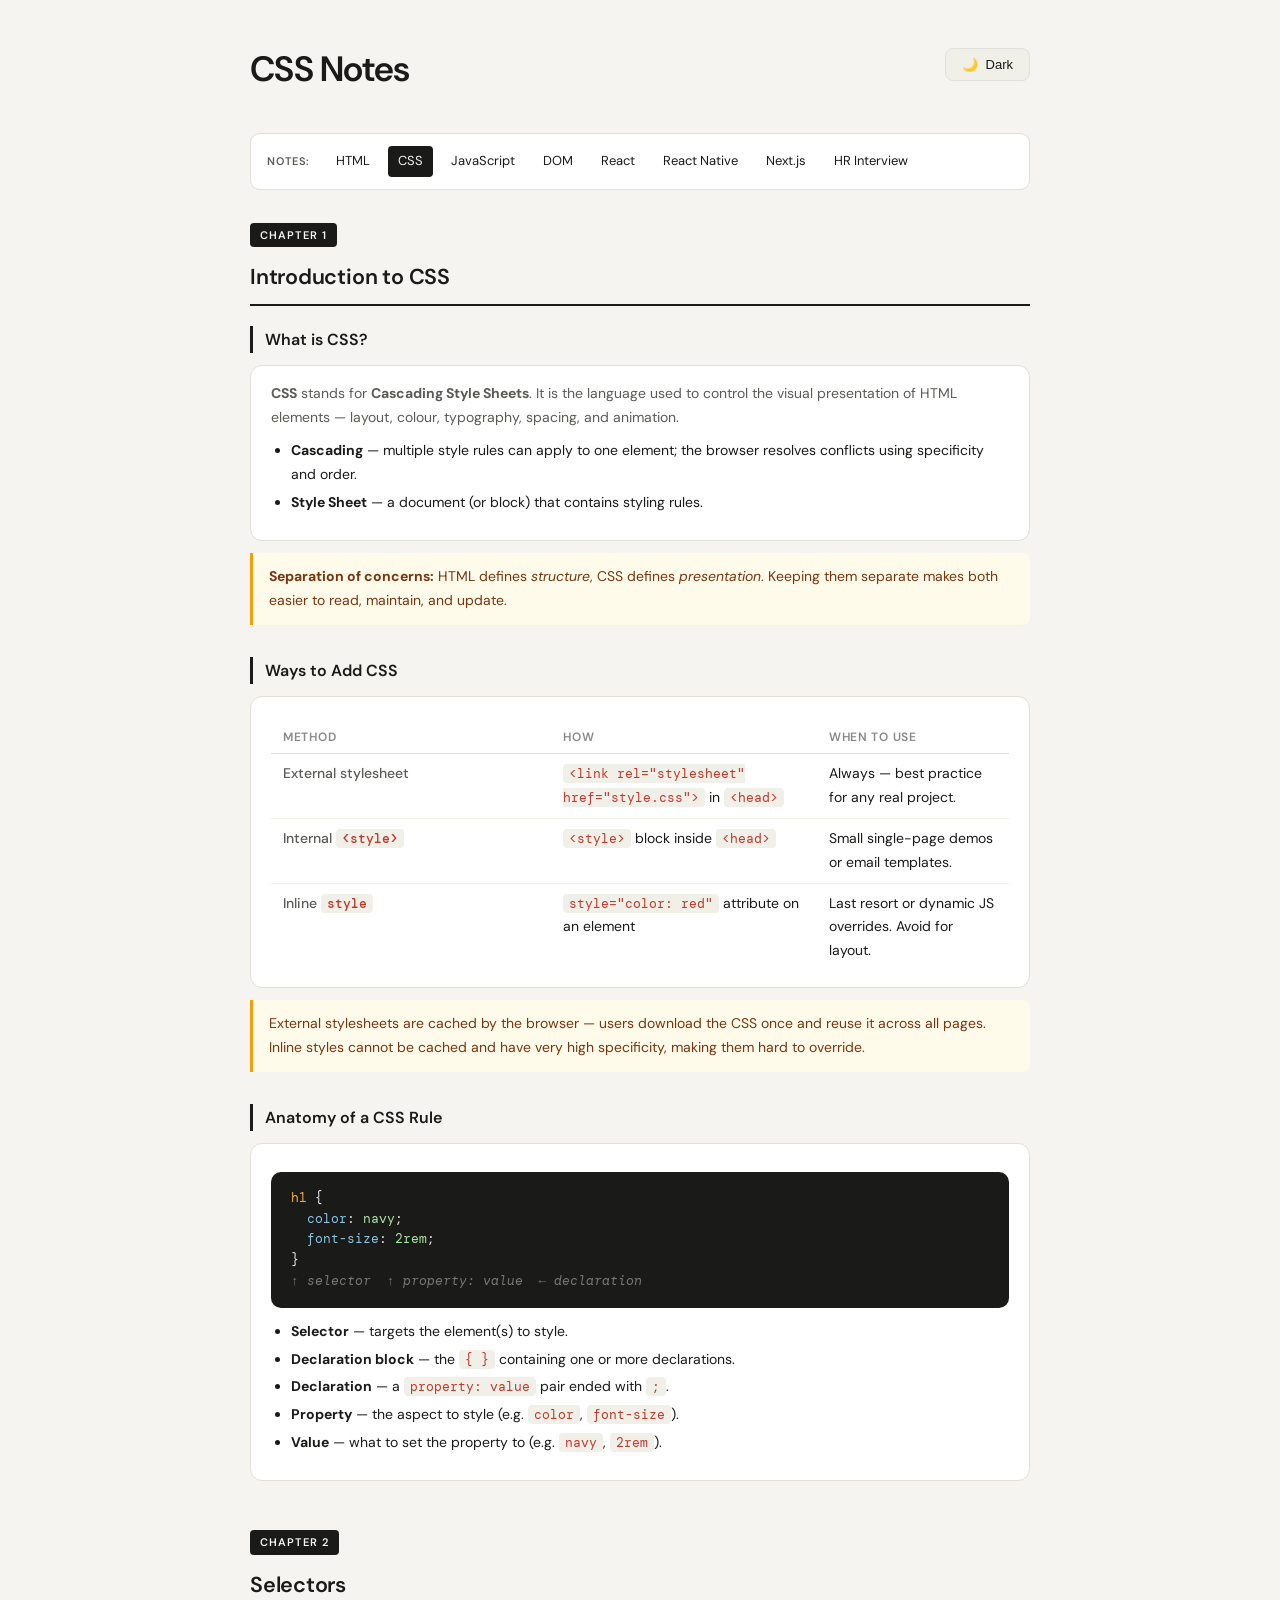
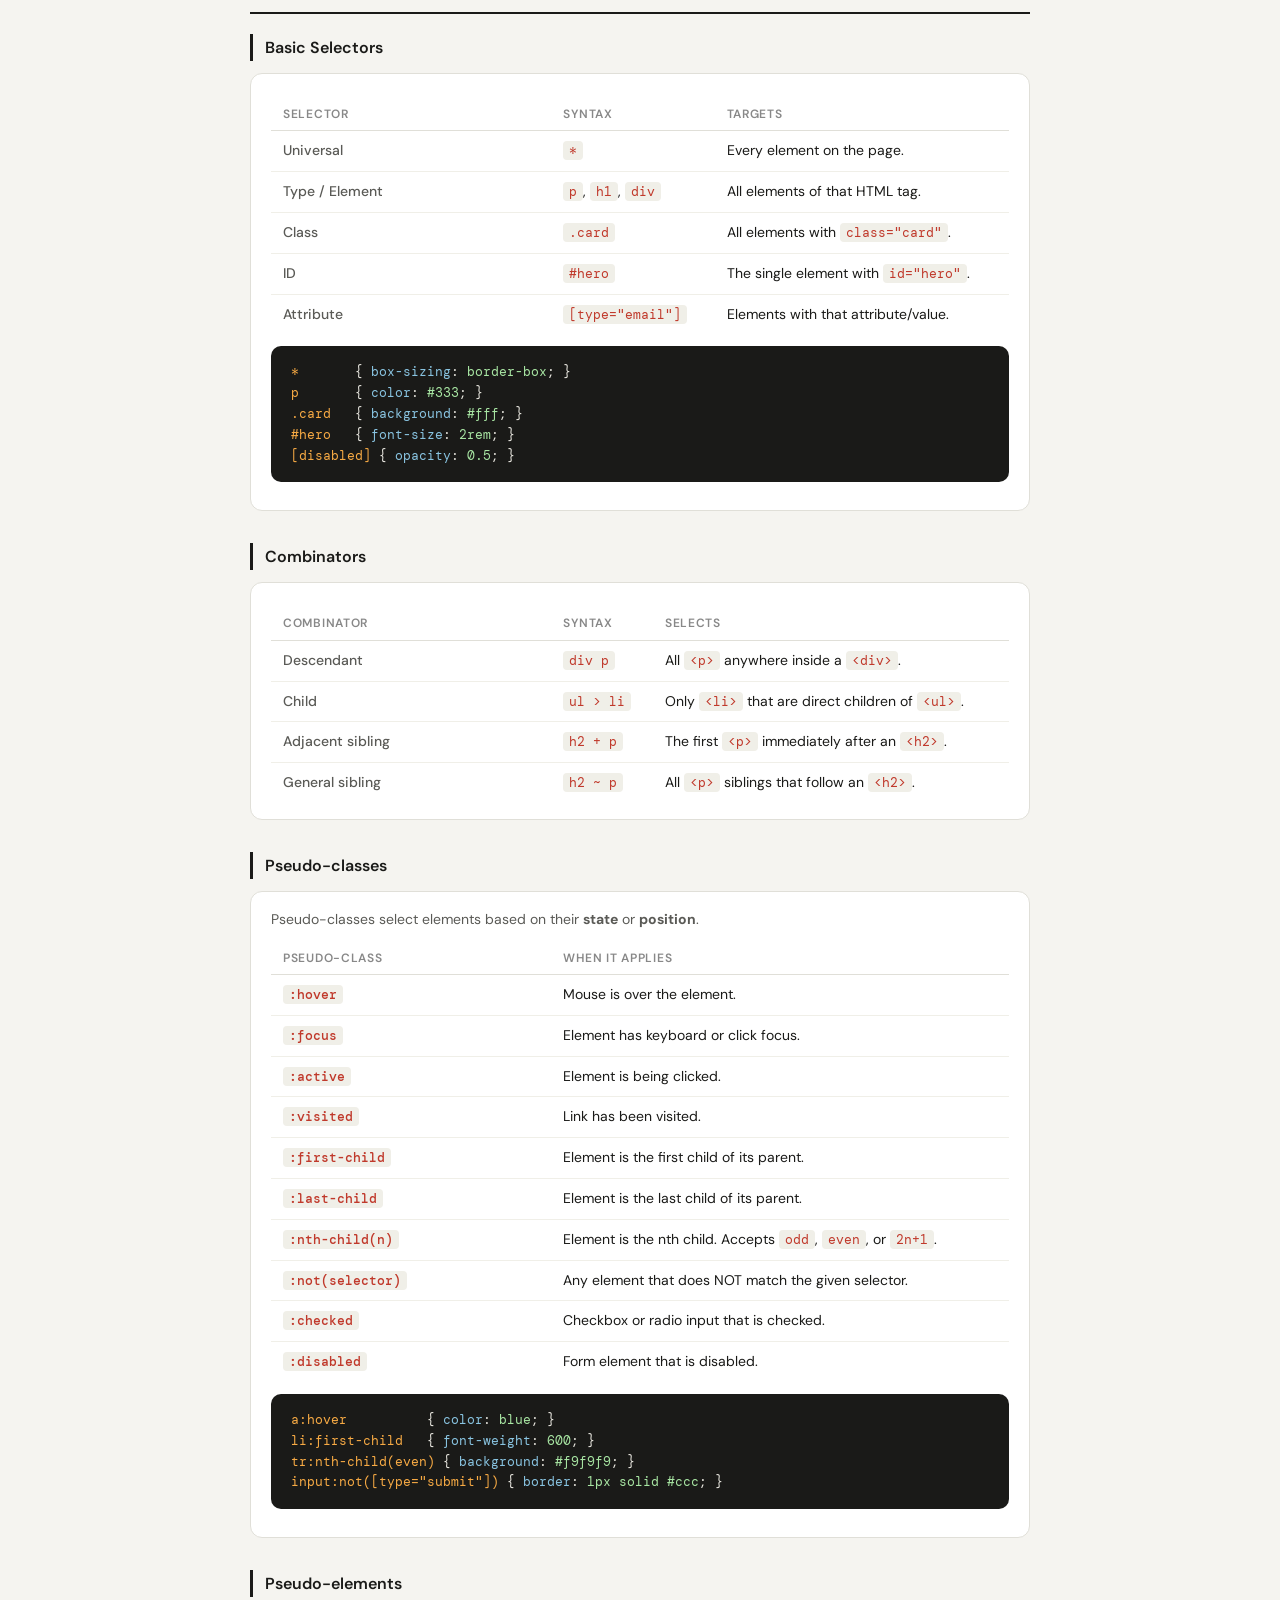
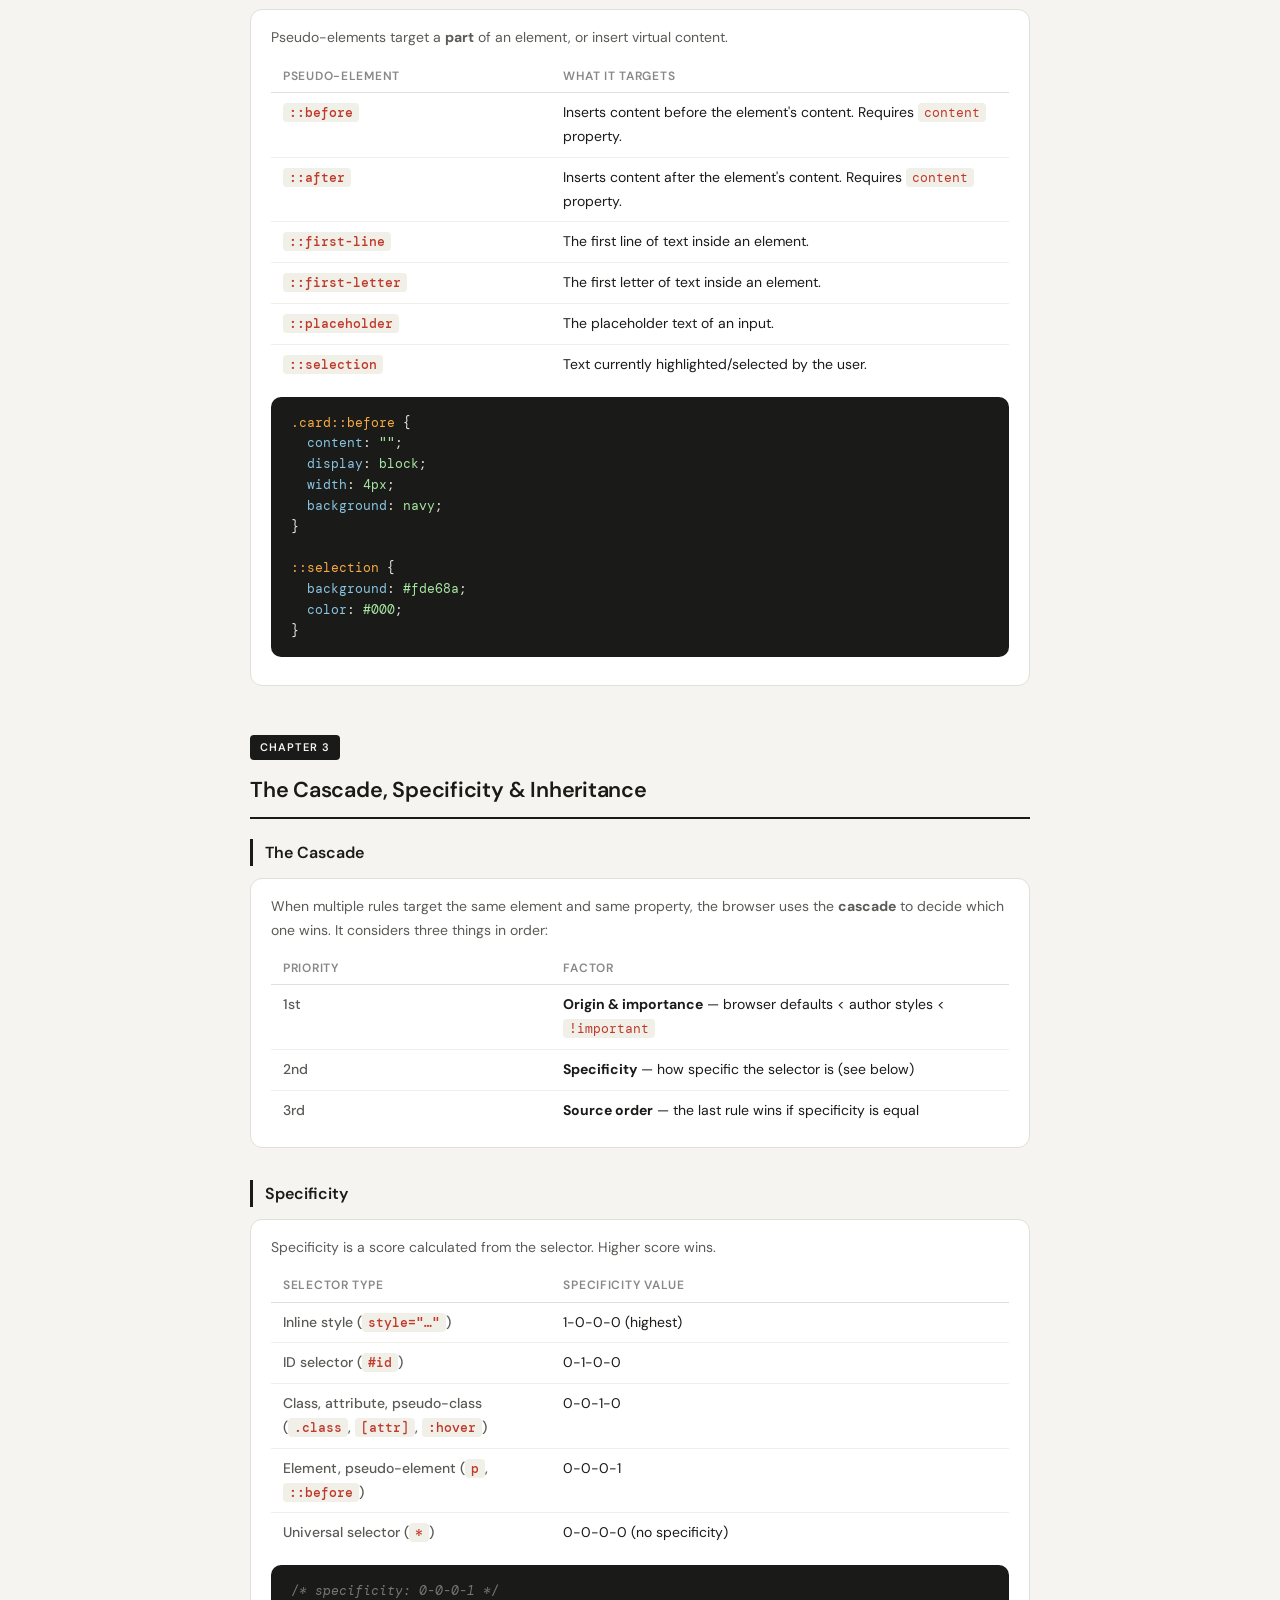
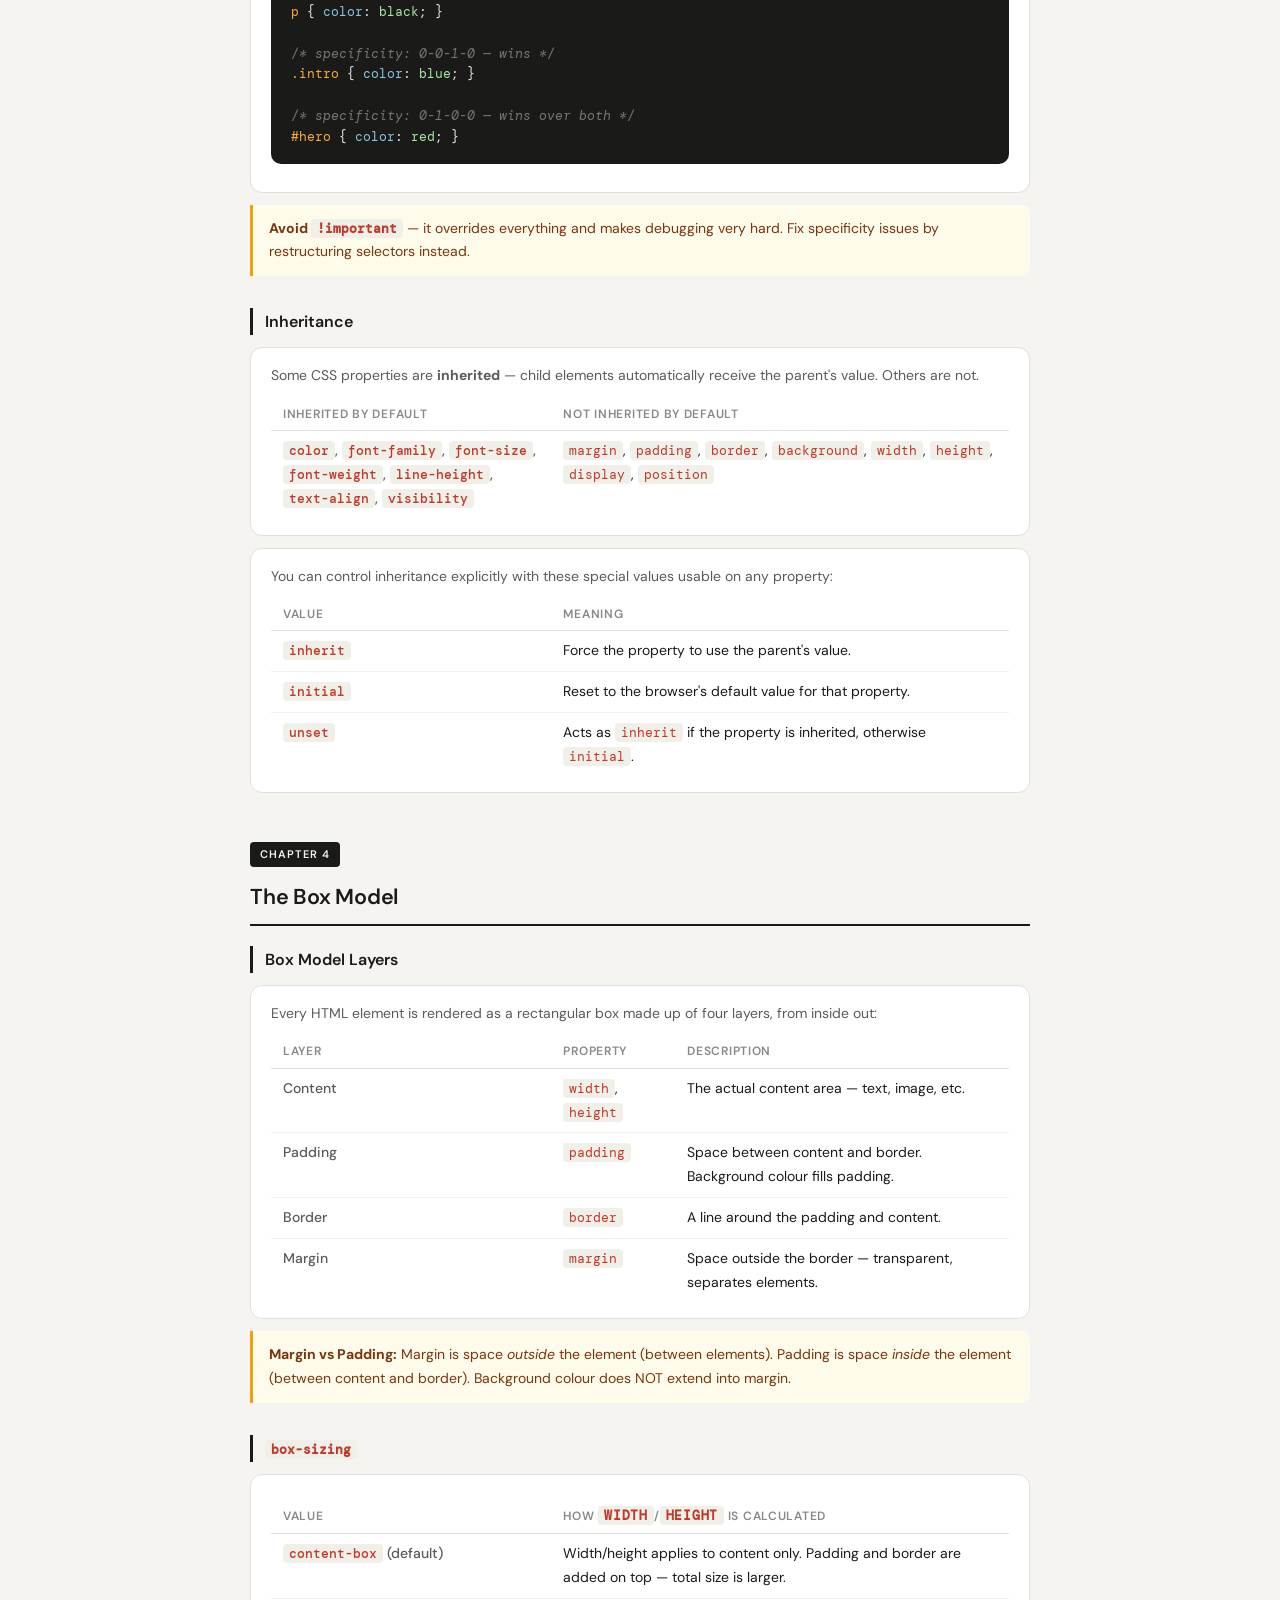
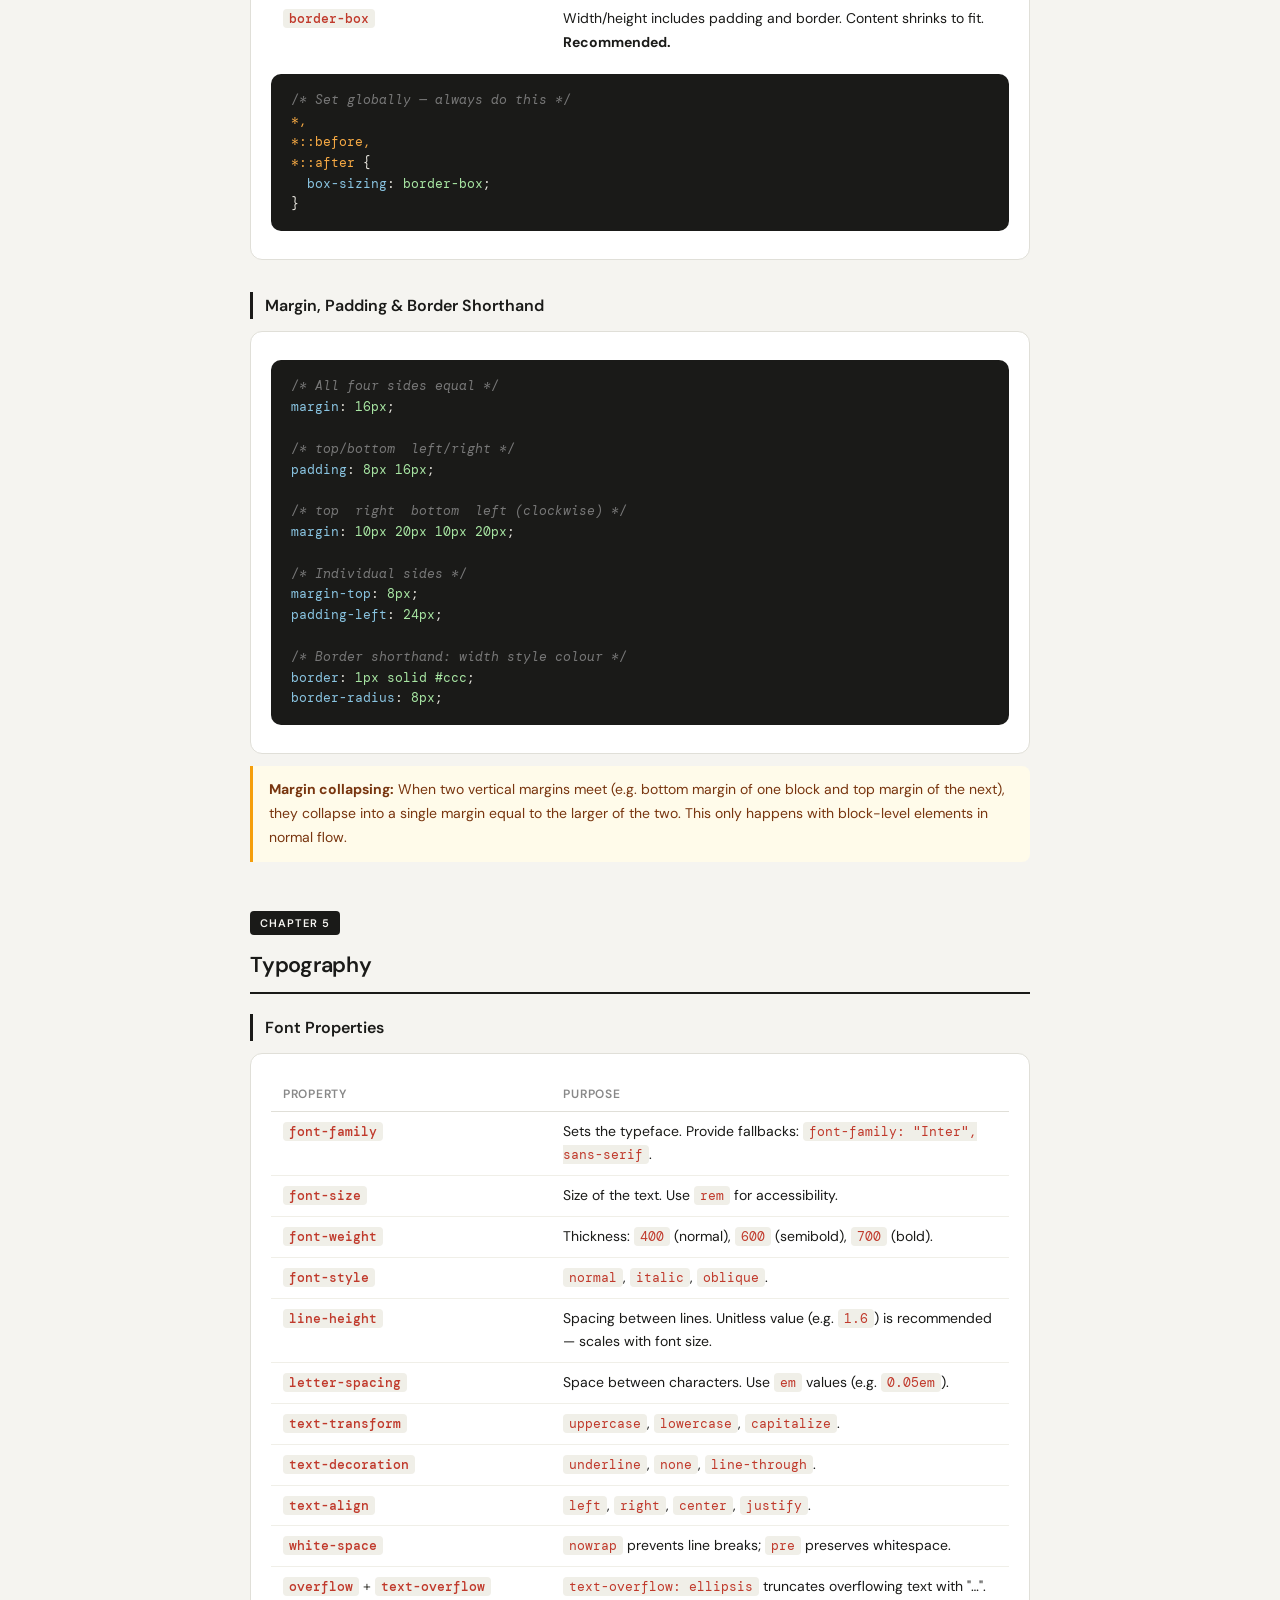
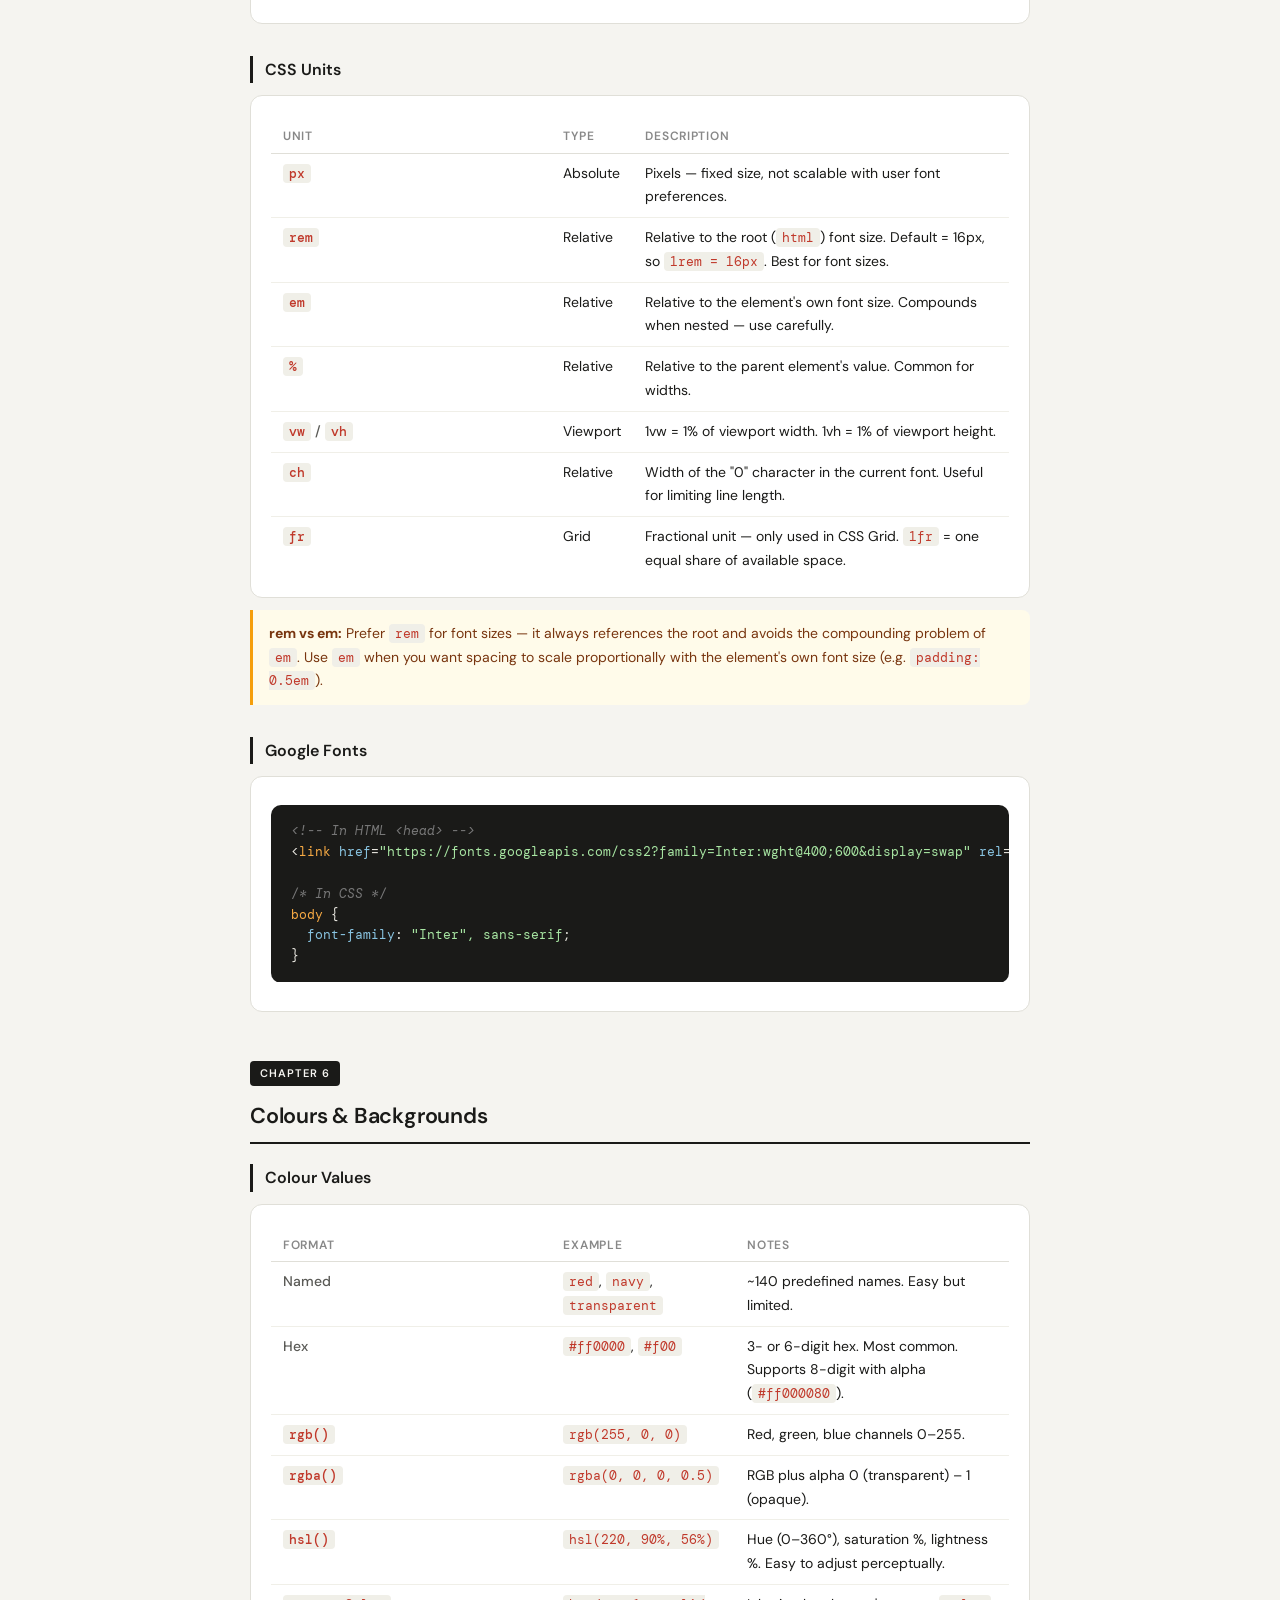
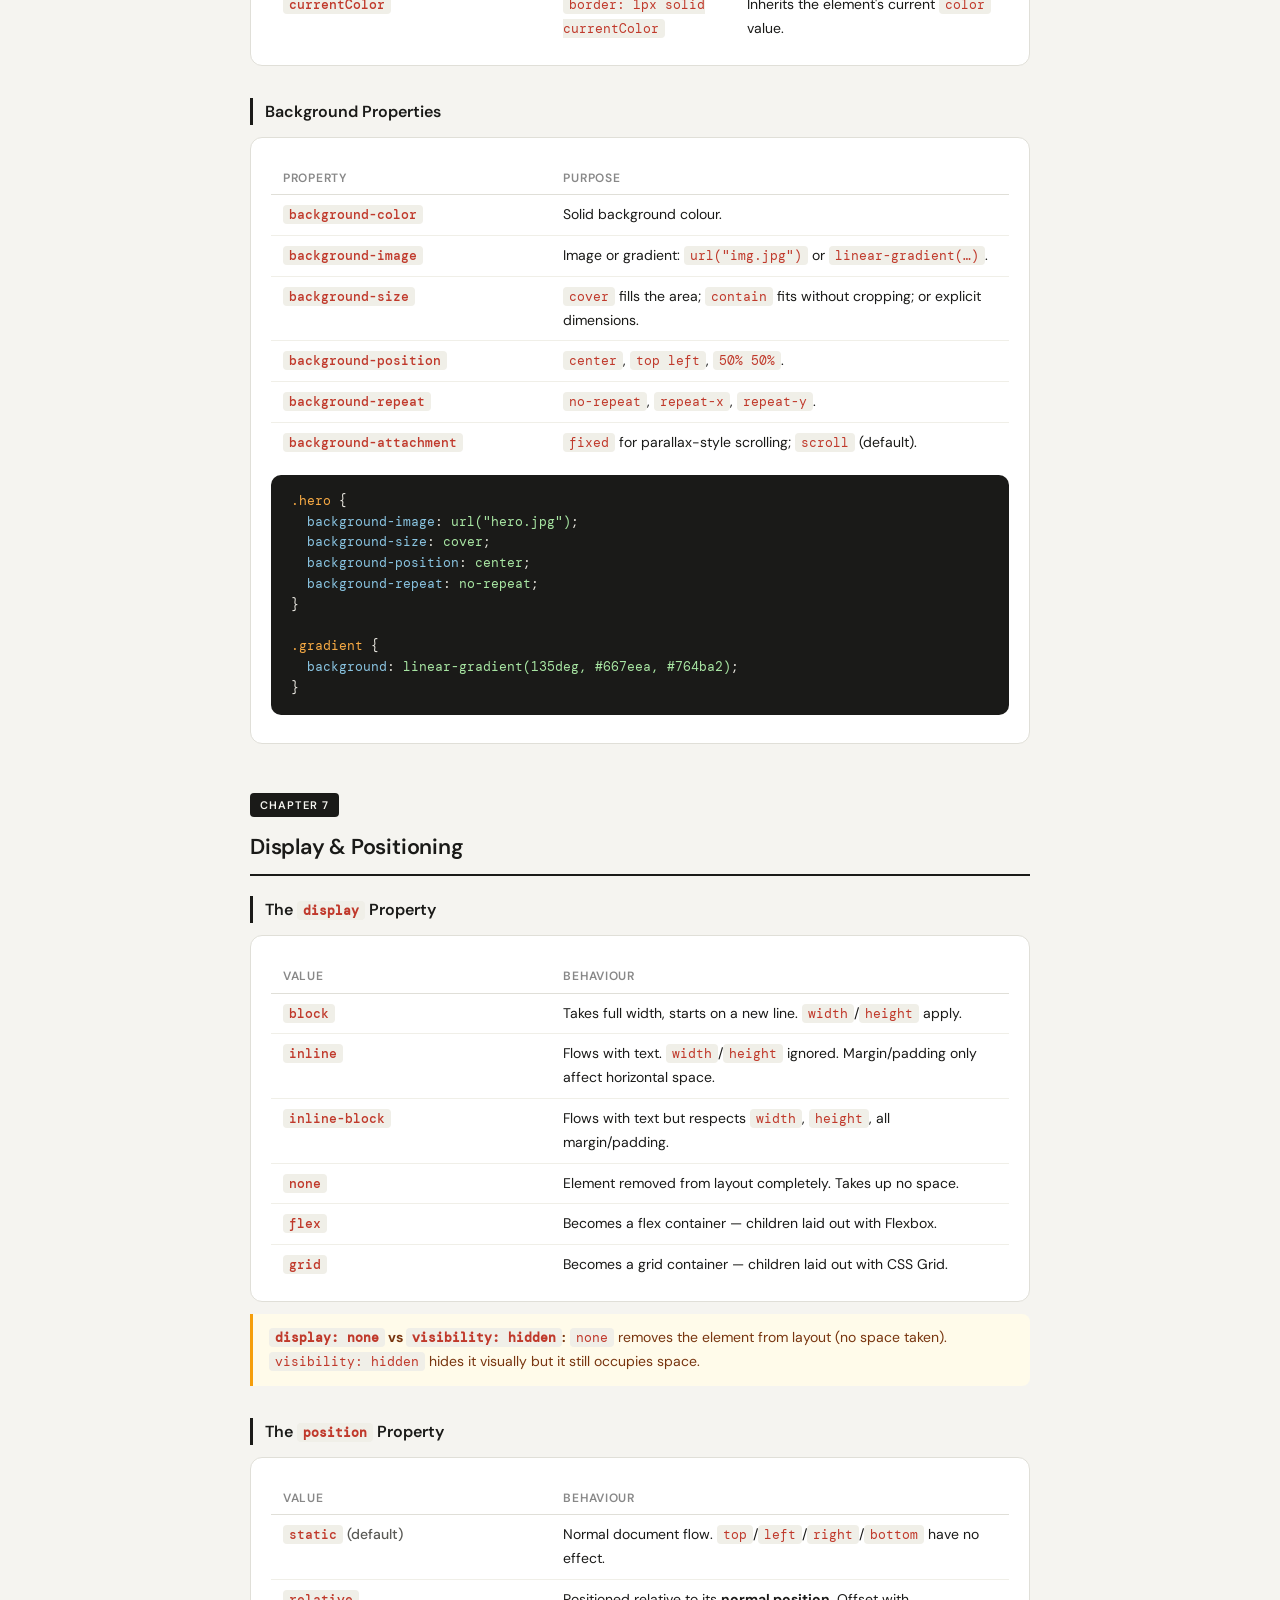
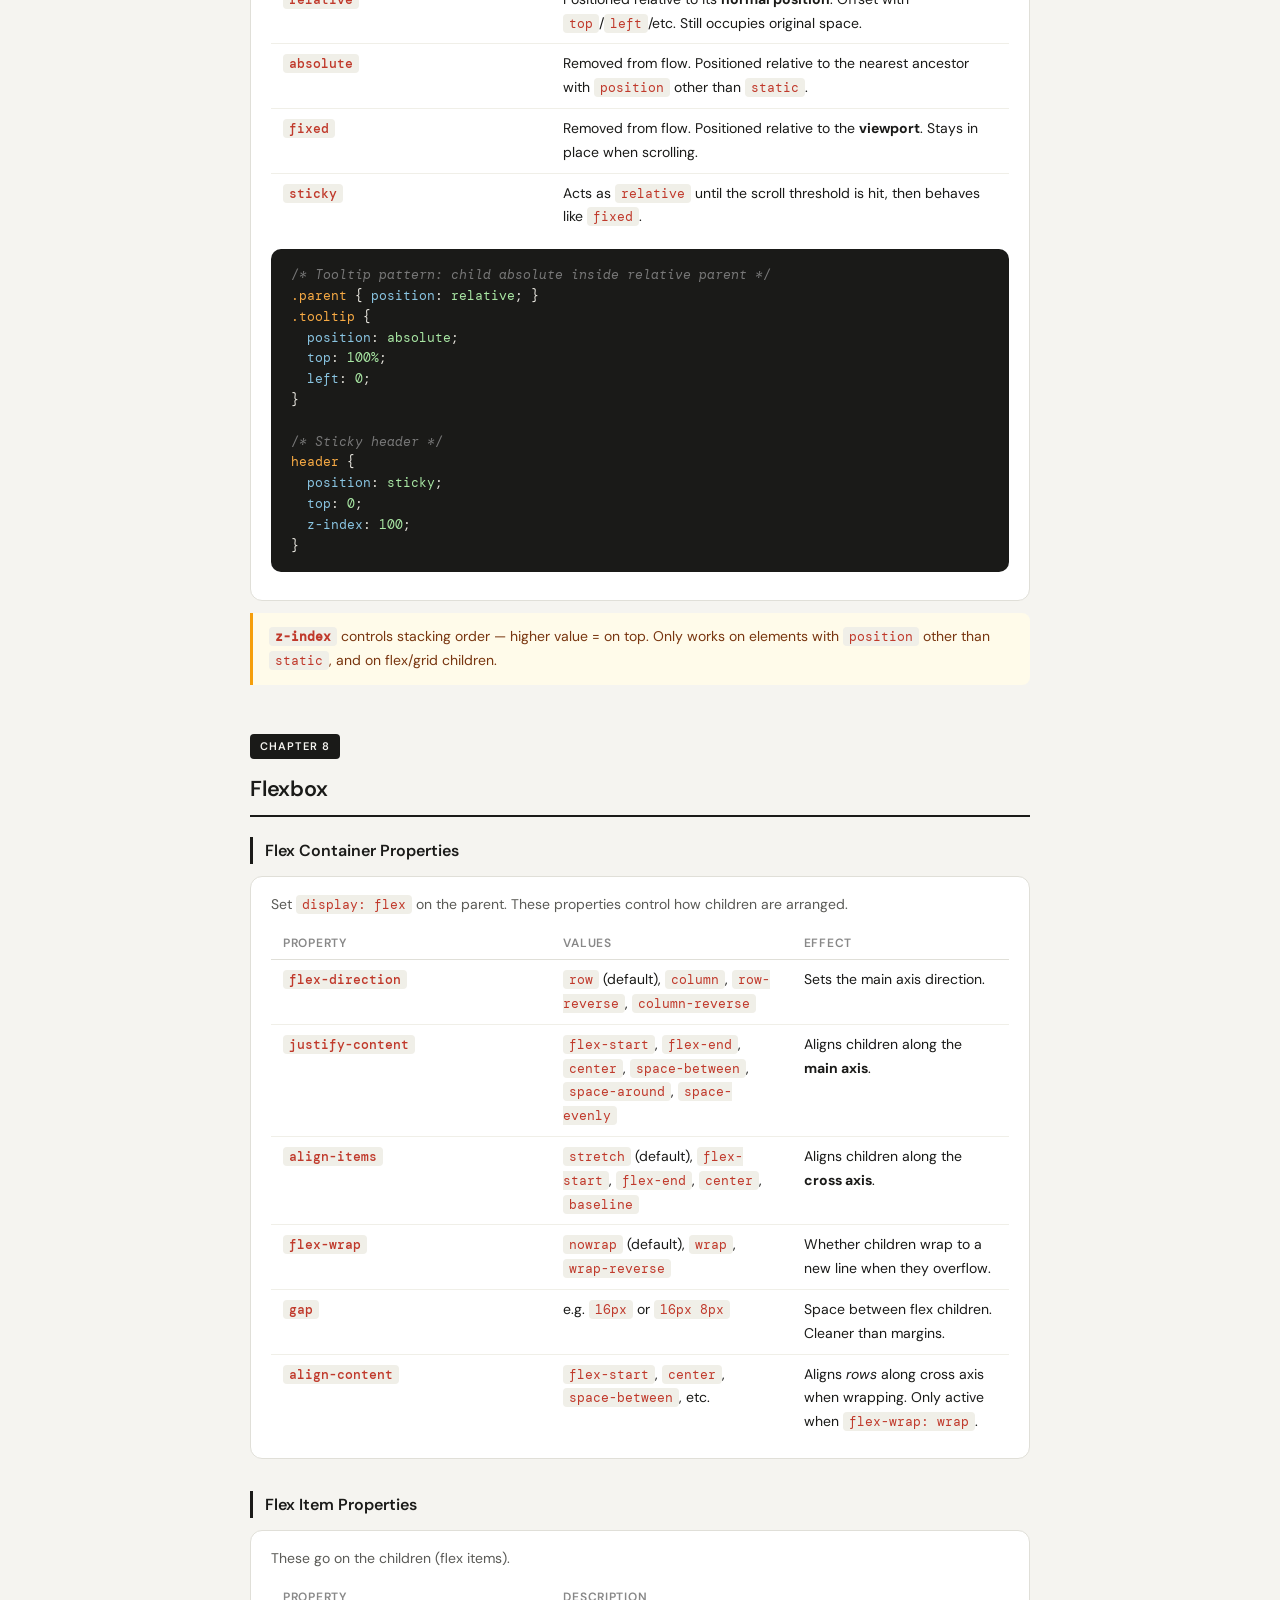
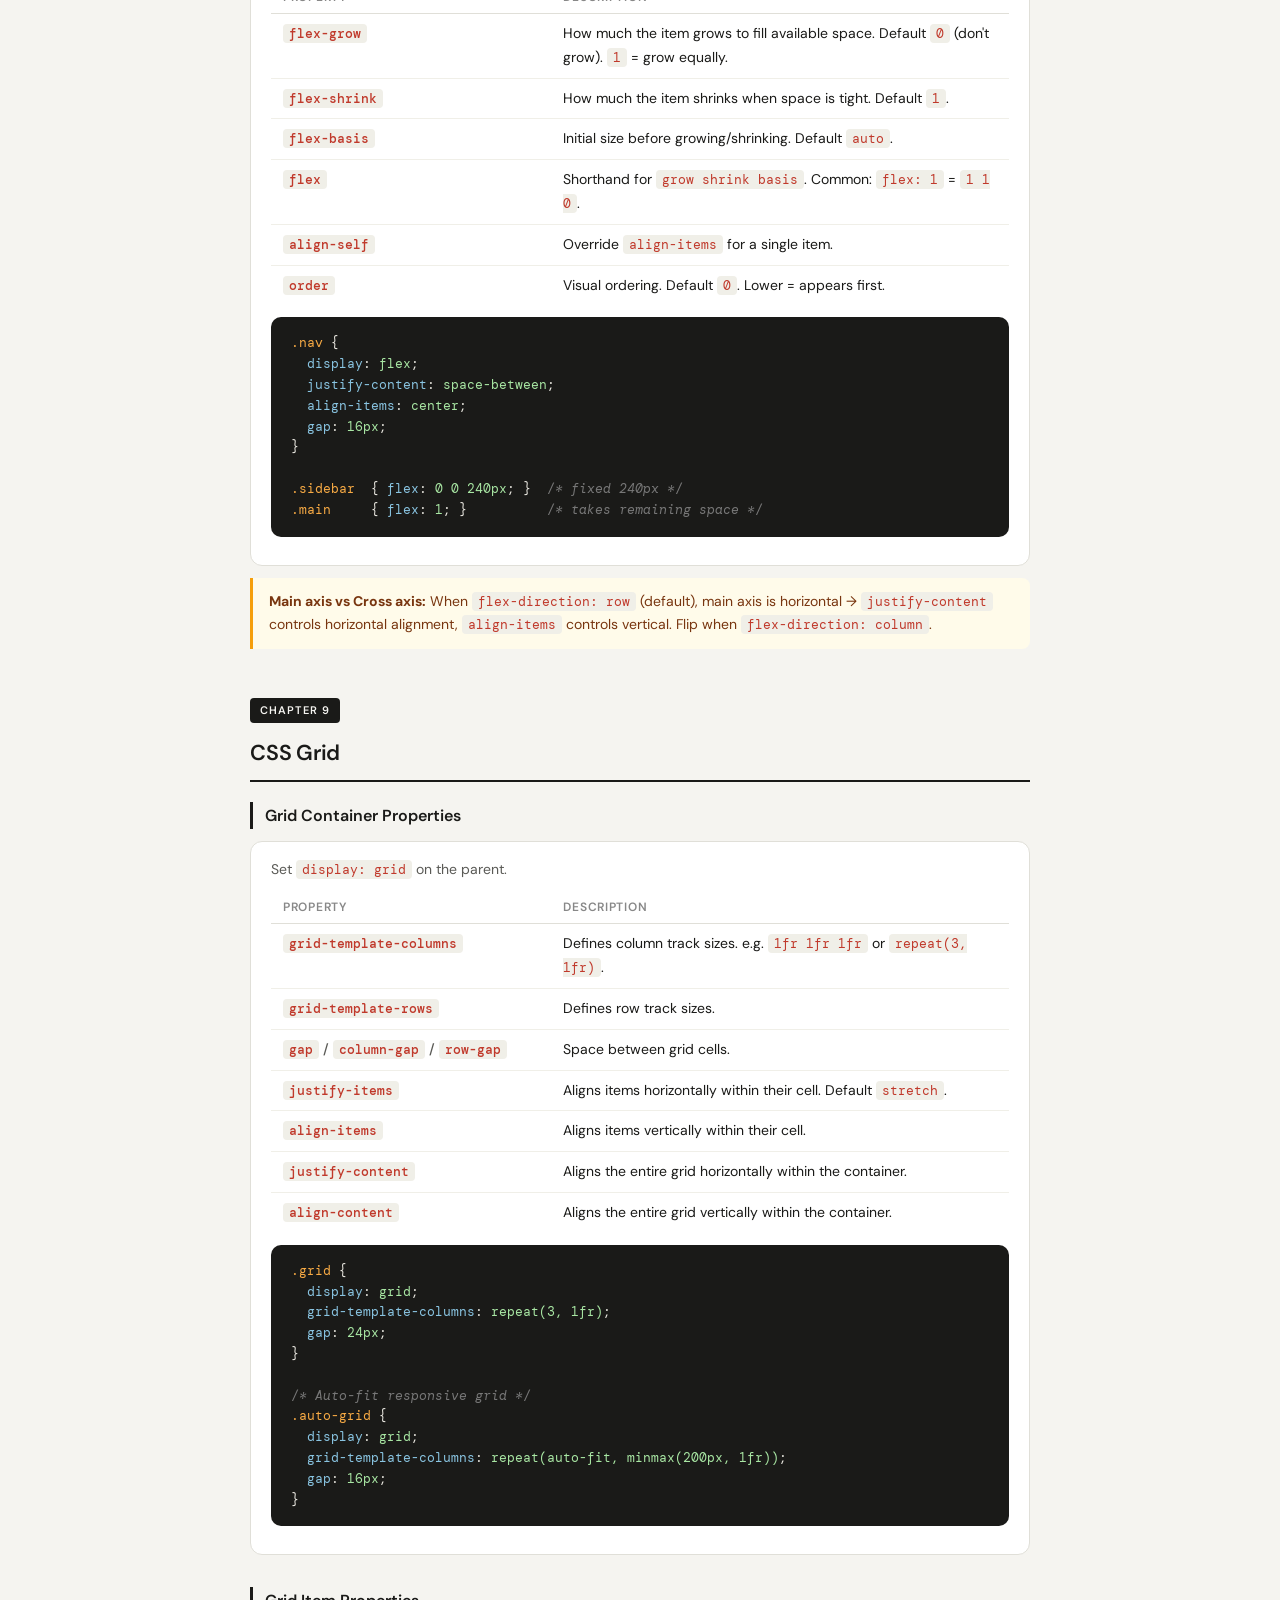
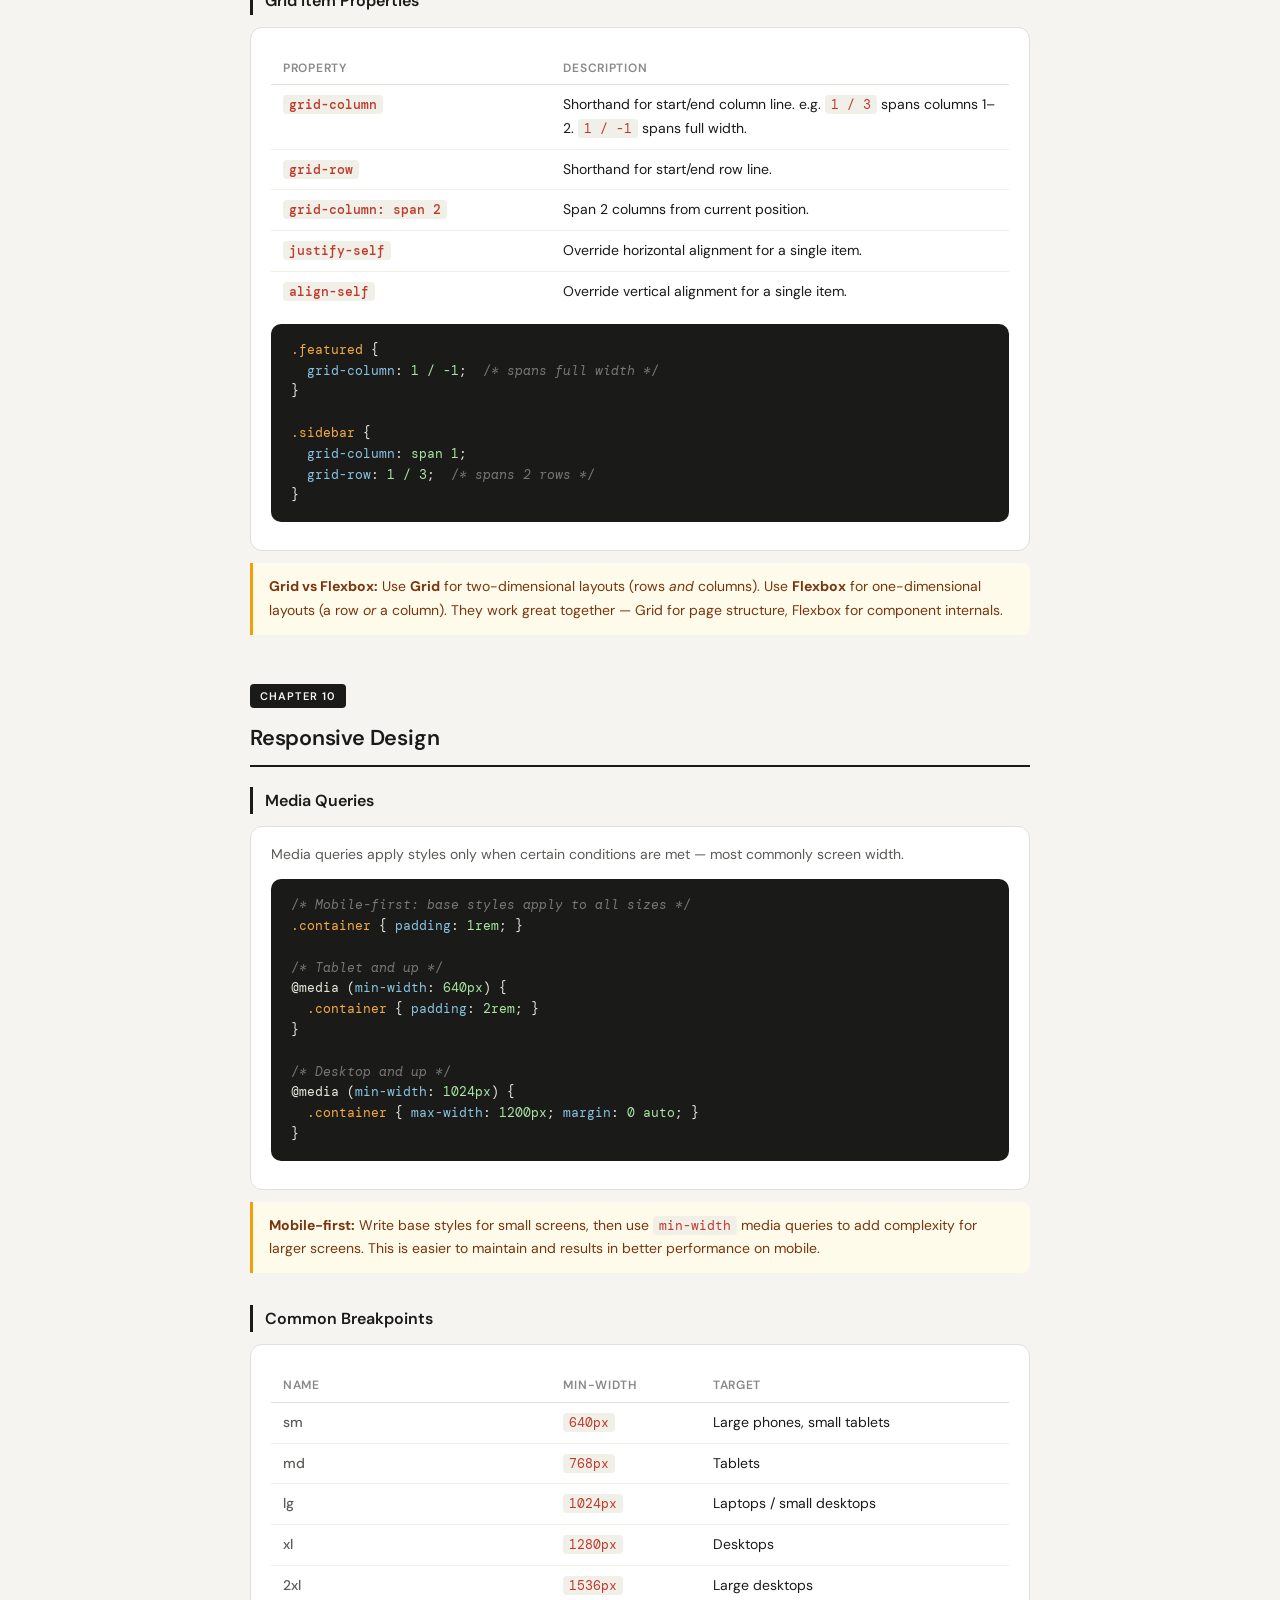
==== commit 6964109c: "add dark mode" ====
--- a/css-notes.html
+++ b/css-notes.html
@@ -8,268 +8,22 @@
       href="https://fonts.googleapis.com/css2?family=DM+Sans:wght@400;500;600&family=DM+Mono:wght@400;500&display=swap"
       rel="stylesheet"
     />
+    <link rel="stylesheet" href="shared.css" />
     <style>
-      *,
-      *::before,
-      *::after {
-        box-sizing: border-box;
-        margin: 0;
-        padding: 0;
-      }
-
-      body {
-        font-family: "DM Sans", sans-serif;
-        background: #f5f4f0;
-        color: #1a1a18;
-        font-size: 15px;
-        line-height: 1.7;
-        padding: 3rem 1rem;
-      }
-
-      .page {
-        max-width: 780px;
-        margin: 0 auto;
-      }
-
-      header {
-        margin-bottom: 2rem;
-        padding-bottom: 0.2rem;
-      }
-
-      header h1 {
-        font-size: 2.2rem;
-        font-weight: 600;
-        letter-spacing: -0.02em;
-        line-height: 1.2;
-      }
-
-      header p {
-        margin-top: 0.5rem;
-        color: #5a5a56;
-        font-size: 14px;
-      }
-
-      .chapter {
-        margin-bottom: 3rem;
-      }
-
-      .chapter-heading {
-        display: inline-block;
-        font-size: 11px;
-        font-weight: 600;
-        letter-spacing: 0.1em;
-        text-transform: uppercase;
-        background: #1a1a18;
-        color: #f5f4f0;
-        padding: 3px 10px;
-        border-radius: 4px;
-        margin-bottom: 0.75rem;
-      }
-
-      h2 {
-        font-size: 1.35rem;
-        font-weight: 600;
-        letter-spacing: -0.01em;
-        margin-bottom: 1.25rem;
-        padding-bottom: 0.5rem;
-        border-bottom: 2px solid #1a1a18;
-      }
-
-      section {
-        margin-bottom: 2rem;
-      }
-
-      h3 {
-        font-size: 1rem;
-        font-weight: 600;
-        border-left: 3px solid #1a1a18;
-        padding-left: 0.75rem;
-        margin-bottom: 0.75rem;
-        color: #1a1a18;
-      }
-
-      h4 {
-        font-size: 0.88rem;
-        font-weight: 600;
-        color: #5a5a56;
-        margin-bottom: 0.4rem;
-        padding-left: 1.25rem;
-      }
-
-      p {
-        margin-bottom: 0.6rem;
-        color: #5a5a56;
-        font-size: 14px;
-      }
-
-      .card {
-        background: #fff;
-        border: 1px solid #e0dfd8;
-        border-radius: 12px;
-        padding: 1rem 1.25rem;
-        margin-bottom: 12px;
-      }
-
-      table {
-        width: 100%;
-        border-collapse: collapse;
-        font-size: 14px;
-        margin-top: 0.5rem;
-      }
-
-      th {
-        text-align: left;
-        font-size: 12px;
-        font-weight: 600;
-        letter-spacing: 0.06em;
-        text-transform: uppercase;
-        color: #888;
-        padding: 6px 12px;
-        border-bottom: 1px solid #e0dfd8;
-      }
-
-      td {
-        padding: 8px 12px;
-        border-bottom: 1px solid #f0efe8;
-        vertical-align: top;
-      }
-
-      tr:last-child td {
-        border-bottom: none;
-      }
-
-      td:first-child {
-        color: #5a5a56;
-        font-weight: 500;
-        width: 38%;
-      }
-
-      code {
-        font-family: "DM Mono", monospace;
-        font-size: 13px;
-        background: #f0efe8;
-        padding: 1px 6px;
-        border-radius: 4px;
-        color: #c0392b;
-      }
-
-      .code-block {
-        background: #1a1a18;
-        color: #e8e6df;
-        font-family: "DM Mono", monospace;
-        font-size: 13px;
-        padding: 1rem 1.25rem;
-        border-radius: 10px;
-        margin: 0.75rem 0;
-        line-height: 1.6;
-        overflow-x: auto;
-        white-space: pre;
-      }
-
       .code-block .prop { color: #89c4e1; }
       .code-block .val  { color: #a8e6a3; }
       .code-block .sel  { color: #f7aa44; }
       .code-block .cm   { color: #777; font-style: italic; }
-      .code-block .at   { color: #d4a0f7; }
-
-      ul {
-        padding-left: 1.25rem;
-        margin-bottom: 0.6rem;
-      }
-
-      ul li {
-        margin-bottom: 4px;
-        font-size: 14px;
-      }
-
-      .highlight-box {
-        background: #fffbea;
-        border-left: 3px solid #f59e0b;
-        padding: 0.75rem 1rem;
-        border-radius: 0 8px 8px 0;
-        margin: 0.75rem 0;
-        font-size: 14px;
-        color: #78350f;
-      }
-
-      .grid-2 {
-        display: grid;
-        grid-template-columns: 1fr 1fr;
-        gap: 10px;
-      }
-
-      .mini-card {
-        background: #fff;
-        border: 1px solid #e0dfd8;
-        border-radius: 10px;
-        padding: 0.75rem 1rem;
-      }
-
-      .mini-card .mc-label {
-        font-size: 11px;
-        font-weight: 600;
-        text-transform: uppercase;
-        letter-spacing: 0.08em;
-        color: #999;
-        margin-bottom: 4px;
-      }
-
-      .mini-card p {
-        font-size: 14px;
-        margin: 0;
-      }
-
-      .nav-bar {
-        background: #fff;
-        border: 1px solid #e0dfd8;
-        border-radius: 10px;
-        padding: 0.75rem 1rem;
-        margin-bottom: 2rem;
-        display: flex;
-        flex-wrap: wrap;
-        gap: 0.5rem;
-        align-items: center;
-      }
-
-      .nav-bar .nav-label {
-        font-size: 11px;
-        font-weight: 600;
-        text-transform: uppercase;
-        letter-spacing: 0.08em;
-        color: #999;
-        margin-right: 0.5rem;
-      }
-
-      .nav-bar a {
-        font-size: 13px;
-        color: #1a1a18;
-        text-decoration: none;
-        padding: 4px 10px;
-        border-radius: 4px;
-        transition: background 0.15s ease;
-      }
-
-      .nav-bar a:hover {
-        background: #f0efe8;
-      }
-
-      .nav-bar a.active {
-        background: #1a1a18;
-        color: #f5f4f0;
-      }
-
-      @media (max-width: 560px) {
-        .grid-2 { grid-template-columns: 1fr; }
-        header h1 { font-size: 1.6rem; }
-        .nav-bar { flex-direction: column; align-items: flex-start; }
-        .nav-bar .nav-label { margin-bottom: 0.5rem; }
-      }
     </style>
   </head>
   <body>
     <div class="page">
       <header>
         <h1>CSS Notes</h1>
+        <button class="theme-toggle" onclick="toggleTheme()">
+          <span id="theme-icon">🌙</span>
+          <span id="theme-text">Dark</span>
+        </button>
       </header>
 
       <nav class="nav-bar">
@@ -1072,9 +826,10 @@
         </section>
       </div>
 
-      <footer style="margin-top: 4rem; padding-top: 1rem; border-top: 1px solid #e0dfd8; font-size: 13px; color: #aaa;">
+      <footer style="margin-top: 4rem; padding-top: 1rem; border-top: 1px solid var(--card-border); font-size: 13px; color: var(--text-secondary);">
         CSS Notes
       </footer>
     </div>
+    <script src="shared.js"></script>
   </body>
 </html>
--- a/shared.css
+++ b/shared.css
@@ -0,0 +1,365 @@
+:root {
+  --bg-color: #f5f4f0;
+  --text-color: #1a1a18;
+  --text-secondary: #5a5a56;
+  --card-bg: #fff;
+  --card-border: #e0dfd8;
+  --code-bg: #f0efe8;
+  --code-color: #c0392b;
+  --code-block-bg: #1a1a18;
+  --code-block-text: #e8e6df;
+  --highlight-bg: #fffbea;
+  --highlight-text: #78350f;
+  --highlight-border: #f59e0b;
+  --nav-bg: #fff;
+  --nav-border: #e0dfd8;
+  --nav-hover: #f0efe8;
+  --nav-active-bg: #1a1a18;
+  --nav-active-text: #f5f4f0;
+  --chapter-bg: #1a1a18;
+  --chapter-text: #f5f4f0;
+  --h2-border: #1a1a18;
+  --h3-border: #1a1a18;
+  --th-color: #888;
+  --th-border: #e0dfd8;
+  --td-border: #f0efe8;
+  --placeholder-bg: #f0efe8;
+  --placeholder-border: #c8c7c0;
+  --placeholder-text: #aaa;
+  --toggle-bg: #f0efe8;
+  --toggle-text: #1a1a18;
+  --grid-card-hover-shadow: 0 4px 12px rgba(0, 0, 0, 0.08);
+}
+
+.dark {
+  --bg-color: #1a1a18;
+  --text-color: #e8e6df;
+  --text-secondary: #a8a6a0;
+  --card-bg: #2a2a28;
+  --card-border: #3a3a38;
+  --code-bg: #3a3a38;
+  --code-color: #ff6b6b;
+  --code-block-bg: #0a0a0a;
+  --code-block-text: #e8e6df;
+  --highlight-bg: #4a4020;
+  --highlight-text: #f0c040;
+  --highlight-border: #d4a020;
+  --nav-bg: #2a2a28;
+  --nav-border: #3a3a38;
+  --nav-hover: #3a3a38;
+  --nav-active-bg: #e8e6df;
+  --nav-active-text: #1a1a18;
+  --chapter-bg: #e8e6df;
+  --chapter-text: #1a1a18;
+  --h2-border: #e8e6df;
+  --h3-border: #e8e6df;
+  --th-color: #a8a6a0;
+  --th-border: #3a3a38;
+  --td-border: #3a3a38;
+  --placeholder-bg: #3a3a38;
+  --placeholder-border: #5a5a56;
+  --placeholder-text: #7a7a76;
+  --toggle-bg: #3a3a38;
+  --toggle-text: #e8e6df;
+  --grid-card-hover-shadow: 0 4px 12px rgba(0, 0, 0, 0.4);
+}
+
+*,
+*::before,
+*::after {
+  box-sizing: border-box;
+  margin: 0;
+  padding: 0;
+}
+
+body {
+  font-family: "DM Sans", sans-serif;
+  background: var(--bg-color);
+  color: var(--text-color);
+  font-size: 15px;
+  line-height: 1.7;
+  padding: 3rem 1rem;
+  transition: background 0.3s ease, color 0.3s ease;
+}
+
+.page {
+  max-width: 780px;
+  margin: 0 auto;
+}
+
+header {
+  margin-bottom: 2rem;
+  padding-bottom: 0.2rem;
+  display: flex;
+  justify-content: space-between;
+  align-items: flex-start;
+  flex-wrap: wrap;
+  gap: 1rem;
+}
+
+header h1 {
+  font-size: 2.2rem;
+  font-weight: 600;
+  letter-spacing: -0.02em;
+  line-height: 1.2;
+  margin-bottom: 0.5rem;
+}
+
+header p {
+  margin-top: 0.5rem;
+  color: var(--text-secondary);
+  font-size: 14px;
+}
+
+.theme-toggle {
+  background: var(--toggle-bg);
+  border: 1px solid var(--card-border);
+  border-radius: 8px;
+  padding: 0.5rem 1rem;
+  cursor: pointer;
+  font-size: 13px;
+  color: var(--toggle-text);
+  transition: all 0.2s ease;
+  display: flex;
+  align-items: center;
+  gap: 0.5rem;
+}
+
+.theme-toggle:hover {
+  background: var(--card-border);
+}
+
+.nav-bar {
+  background: var(--nav-bg);
+  border: 1px solid var(--nav-border);
+  border-radius: 10px;
+  padding: 0.75rem 1rem;
+  margin-bottom: 2rem;
+  display: flex;
+  flex-wrap: wrap;
+  gap: 0.5rem;
+  align-items: center;
+  transition: background 0.3s ease, border-color 0.3s ease;
+}
+
+.nav-bar .nav-label {
+  font-size: 11px;
+  font-weight: 600;
+  text-transform: uppercase;
+  letter-spacing: 0.08em;
+  color: var(--text-secondary);
+  margin-right: 0.5rem;
+}
+
+.nav-bar a {
+  font-size: 13px;
+  color: var(--text-color);
+  text-decoration: none;
+  padding: 4px 10px;
+  border-radius: 4px;
+  transition: background 0.15s ease;
+}
+
+.nav-bar a:hover {
+  background: var(--nav-hover);
+}
+
+.nav-bar a.active {
+  background: var(--nav-active-bg);
+  color: var(--nav-active-text);
+}
+
+.chapter {
+  margin-bottom: 3rem;
+}
+
+.chapter-heading {
+  display: inline-block;
+  font-size: 11px;
+  font-weight: 600;
+  letter-spacing: 0.1em;
+  text-transform: uppercase;
+  background: var(--chapter-bg);
+  color: var(--chapter-text);
+  padding: 3px 10px;
+  border-radius: 4px;
+  margin-bottom: 0.75rem;
+}
+
+h2 {
+  font-size: 1.35rem;
+  font-weight: 600;
+  letter-spacing: -0.01em;
+  margin-bottom: 1.25rem;
+  padding-bottom: 0.5rem;
+  border-bottom: 2px solid var(--h2-border);
+  transition: border-color 0.3s ease;
+}
+
+section {
+  margin-bottom: 2rem;
+}
+
+h3 {
+  font-size: 1rem;
+  font-weight: 600;
+  border-left: 3px solid var(--h3-border);
+  padding-left: 0.75rem;
+  margin-bottom: 0.75rem;
+  color: var(--text-color);
+  transition: border-color 0.3s ease;
+}
+
+h4 {
+  font-size: 0.88rem;
+  font-weight: 600;
+  color: var(--text-secondary);
+  margin-bottom: 0.4rem;
+  padding-left: 1.25rem;
+}
+
+p {
+  margin-bottom: 0.6rem;
+  color: var(--text-secondary);
+  font-size: 14px;
+}
+
+.card {
+  background: var(--card-bg);
+  border: 1px solid var(--card-border);
+  border-radius: 12px;
+  padding: 1rem 1.25rem;
+  margin-bottom: 12px;
+  transition: background 0.3s ease, border-color 0.3s ease;
+}
+
+table {
+  width: 100%;
+  border-collapse: collapse;
+  font-size: 14px;
+  margin-top: 0.5rem;
+}
+
+th {
+  text-align: left;
+  font-size: 12px;
+  font-weight: 600;
+  letter-spacing: 0.06em;
+  text-transform: uppercase;
+  color: var(--th-color);
+  padding: 6px 12px;
+  border-bottom: 1px solid var(--th-border);
+}
+
+td {
+  padding: 8px 12px;
+  border-bottom: 1px solid var(--td-border);
+  vertical-align: top;
+}
+
+tr:last-child td {
+  border-bottom: none;
+}
+
+td:first-child {
+  color: var(--text-secondary);
+  font-weight: 500;
+  width: 38%;
+}
+
+code {
+  font-family: "DM Mono", monospace;
+  font-size: 13px;
+  background: var(--code-bg);
+  padding: 1px 6px;
+  border-radius: 4px;
+  color: var(--code-color);
+}
+
+.code-block {
+  background: var(--code-block-bg);
+  color: var(--code-block-text);
+  font-family: "DM Mono", monospace;
+  font-size: 13px;
+  padding: 1rem 1.25rem;
+  border-radius: 10px;
+  margin: 0.75rem 0;
+  line-height: 1.6;
+  overflow-x: auto;
+  white-space: pre;
+}
+
+.code-block .kw { color: #f7aa44; }
+.code-block .str { color: #a8e6a3; }
+.code-block .cm { color: #777; font-style: italic; }
+.code-block .fn { color: #89c4e1; }
+.code-block .num { color: #d4a0f7; }
+.code-block .attr { color: #89c4e1; }
+.code-block .val { color: #a8e6a3; }
+.code-block .tag { color: #f7aa44; }
+
+ul {
+  padding-left: 1.25rem;
+  margin-bottom: 0.6rem;
+}
+
+ul li {
+  margin-bottom: 4px;
+  font-size: 14px;
+}
+
+.highlight-box {
+  background: var(--highlight-bg);
+  border-left: 3px solid var(--highlight-border);
+  padding: 0.75rem 1rem;
+  border-radius: 0 8px 8px 0;
+  margin: 0.75rem 0;
+  font-size: 14px;
+  color: var(--highlight-text);
+  transition: background 0.3s ease, color 0.3s ease, border-color 0.3s ease;
+}
+
+.grid-2 {
+  display: grid;
+  grid-template-columns: 1fr 1fr;
+  gap: 10px;
+}
+
+.mini-card {
+  background: var(--card-bg);
+  border: 1px solid var(--card-border);
+  border-radius: 10px;
+  padding: 0.75rem 1rem;
+  transition: background 0.3s ease, border-color 0.3s ease;
+}
+
+.mini-card .mc-label {
+  font-size: 11px;
+  font-weight: 600;
+  text-transform: uppercase;
+  letter-spacing: 0.08em;
+  color: var(--text-secondary);
+  margin-bottom: 4px;
+}
+
+.mini-card p {
+  font-size: 14px;
+  margin: 0;
+}
+
+.placeholder {
+  background: var(--placeholder-bg);
+  border: 1.5px dashed var(--placeholder-border);
+  border-radius: 10px;
+  padding: 0.85rem 1.25rem;
+  font-size: 13px;
+  color: var(--placeholder-text);
+  font-style: italic;
+}
+
+@media (max-width: 560px) {
+  header h1 { font-size: 1.6rem; }
+  .grid-2 { grid-template-columns: 1fr; }
+  .nav-bar { flex-direction: column; align-items: flex-start; }
+  .nav-bar .nav-label { margin-bottom: 0.5rem; }
+}
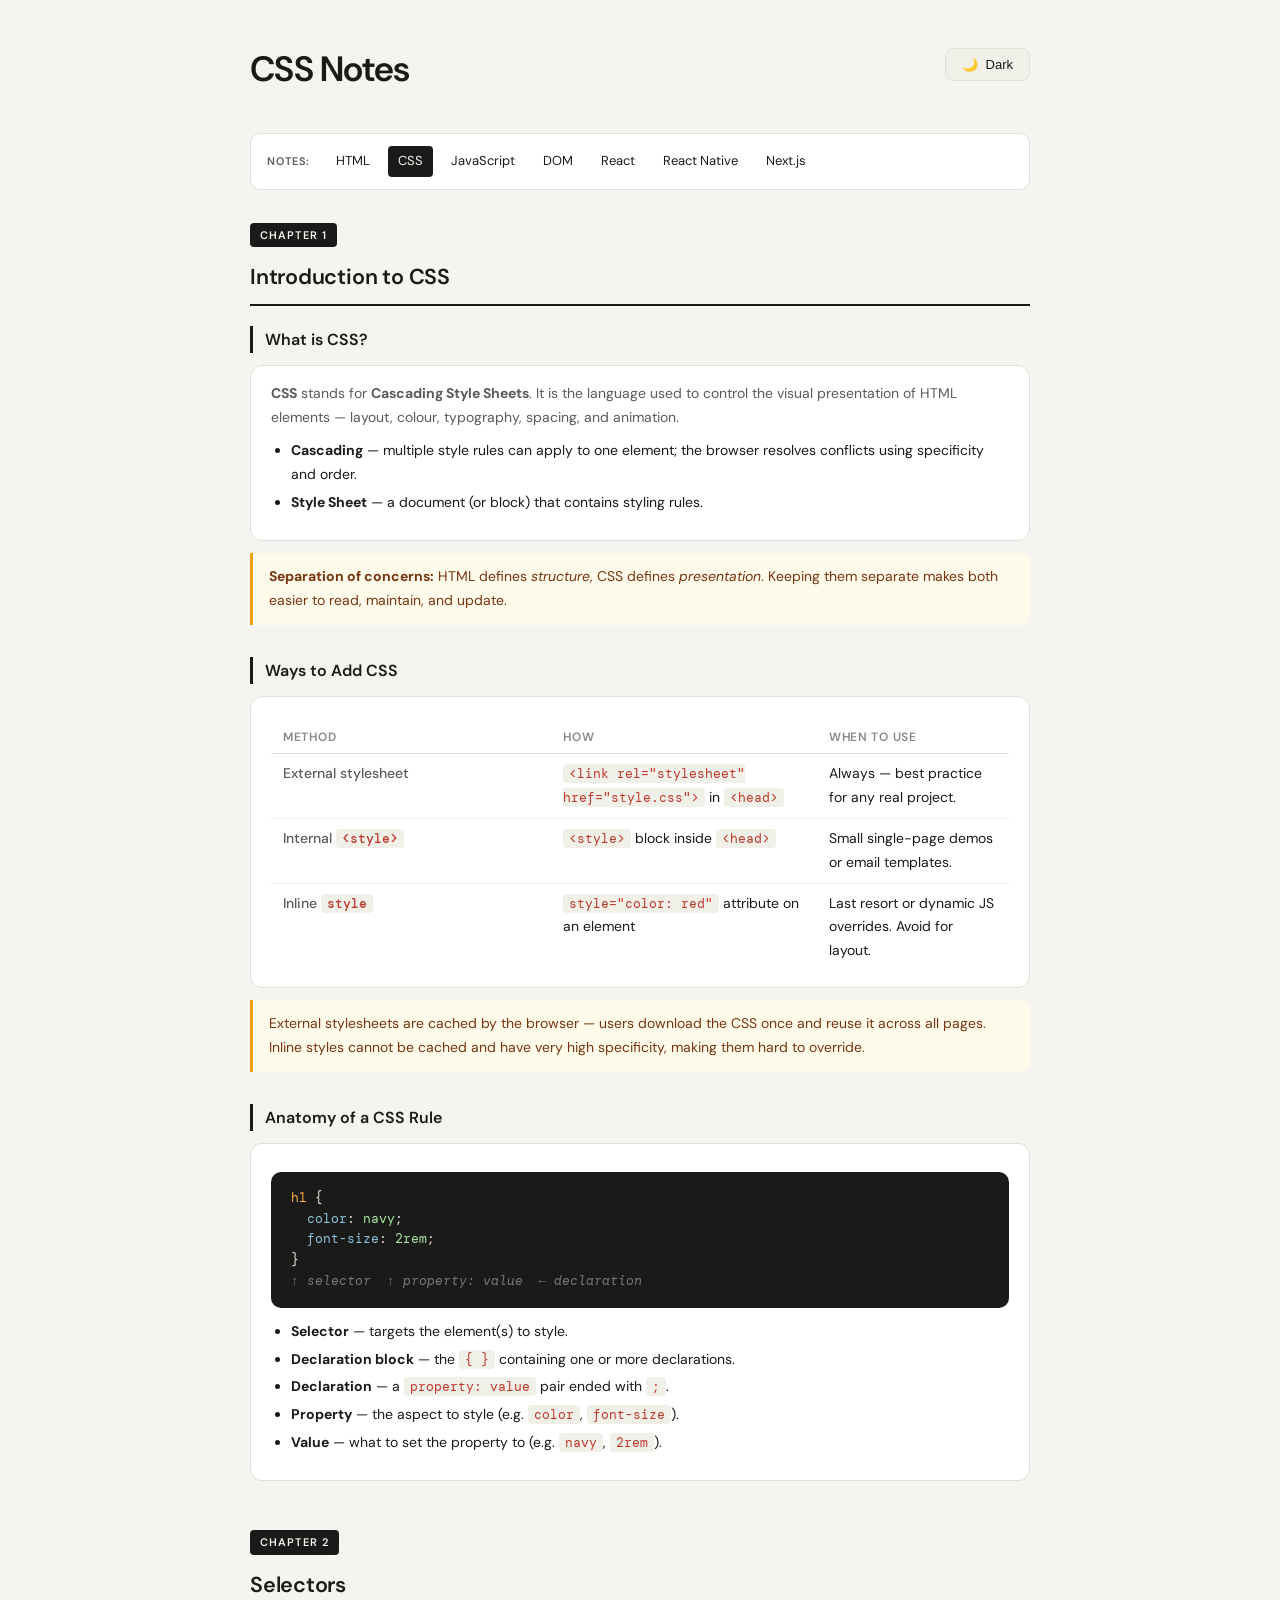
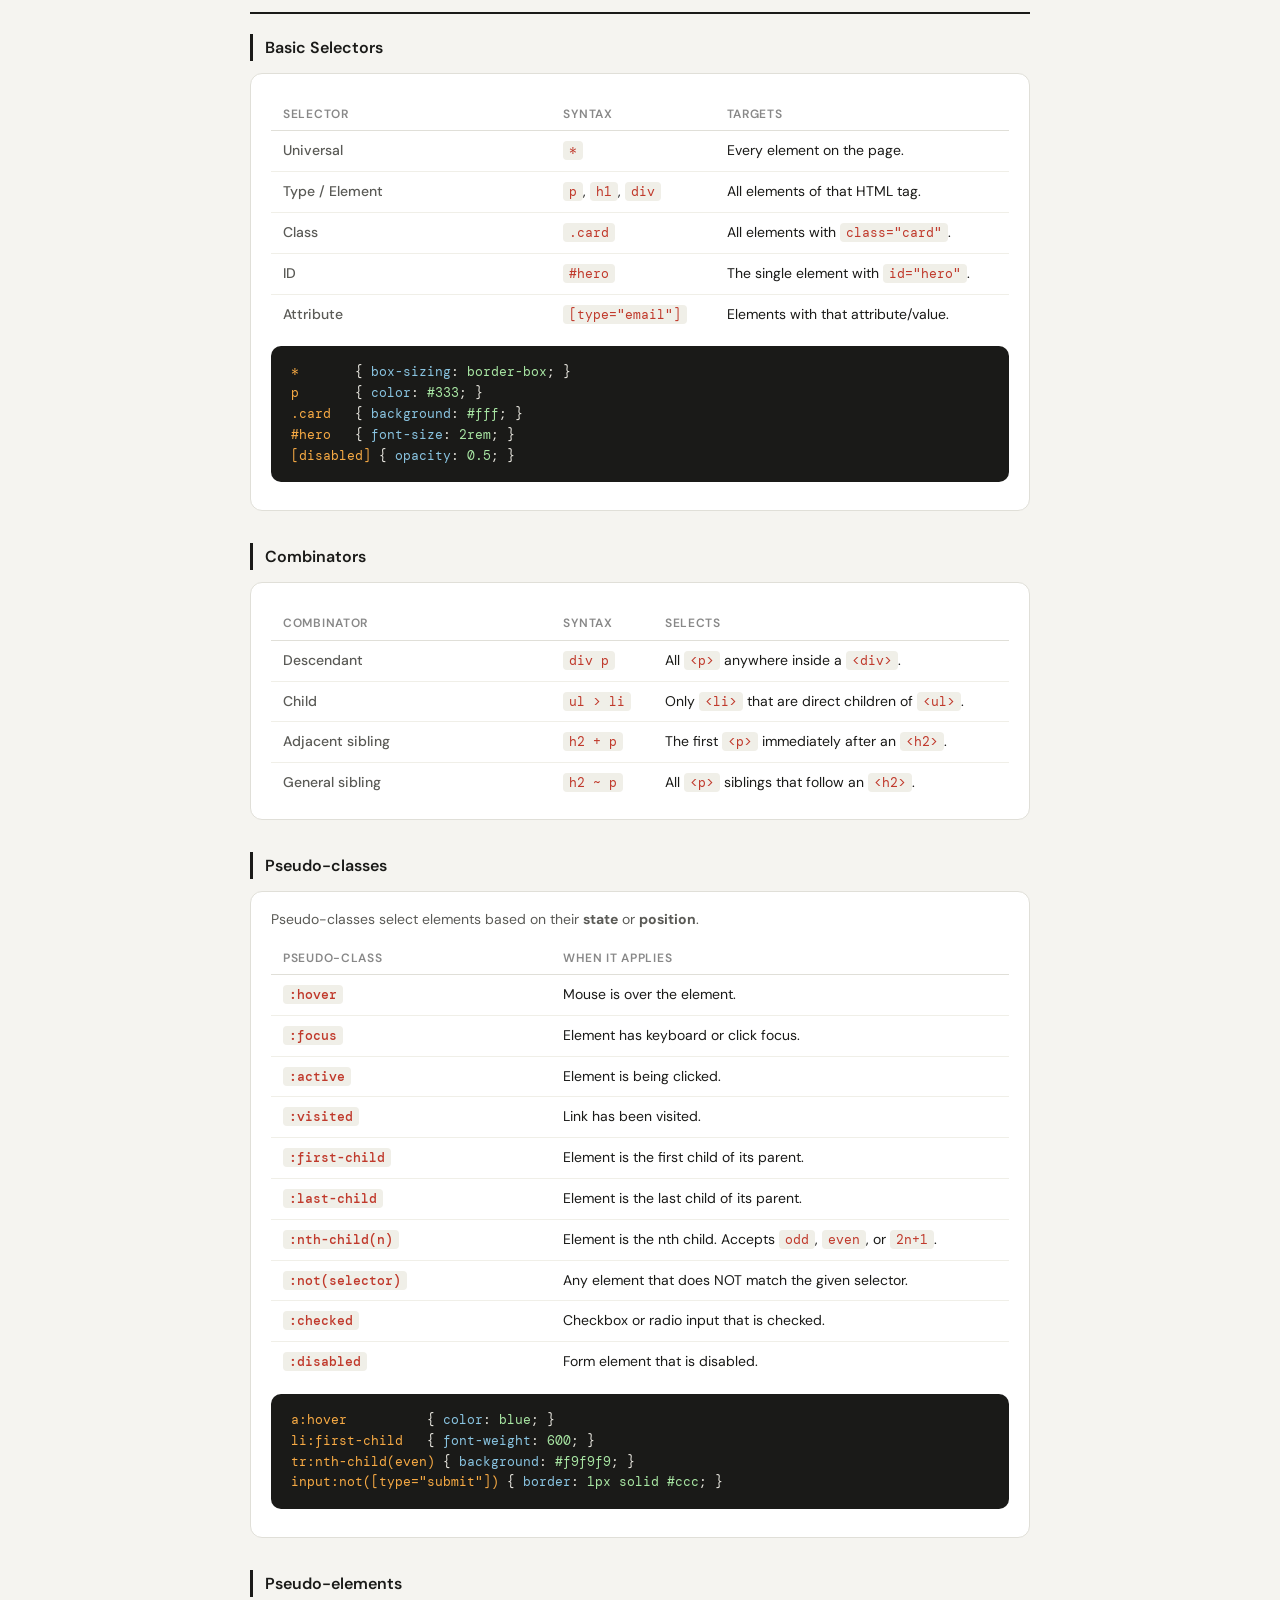
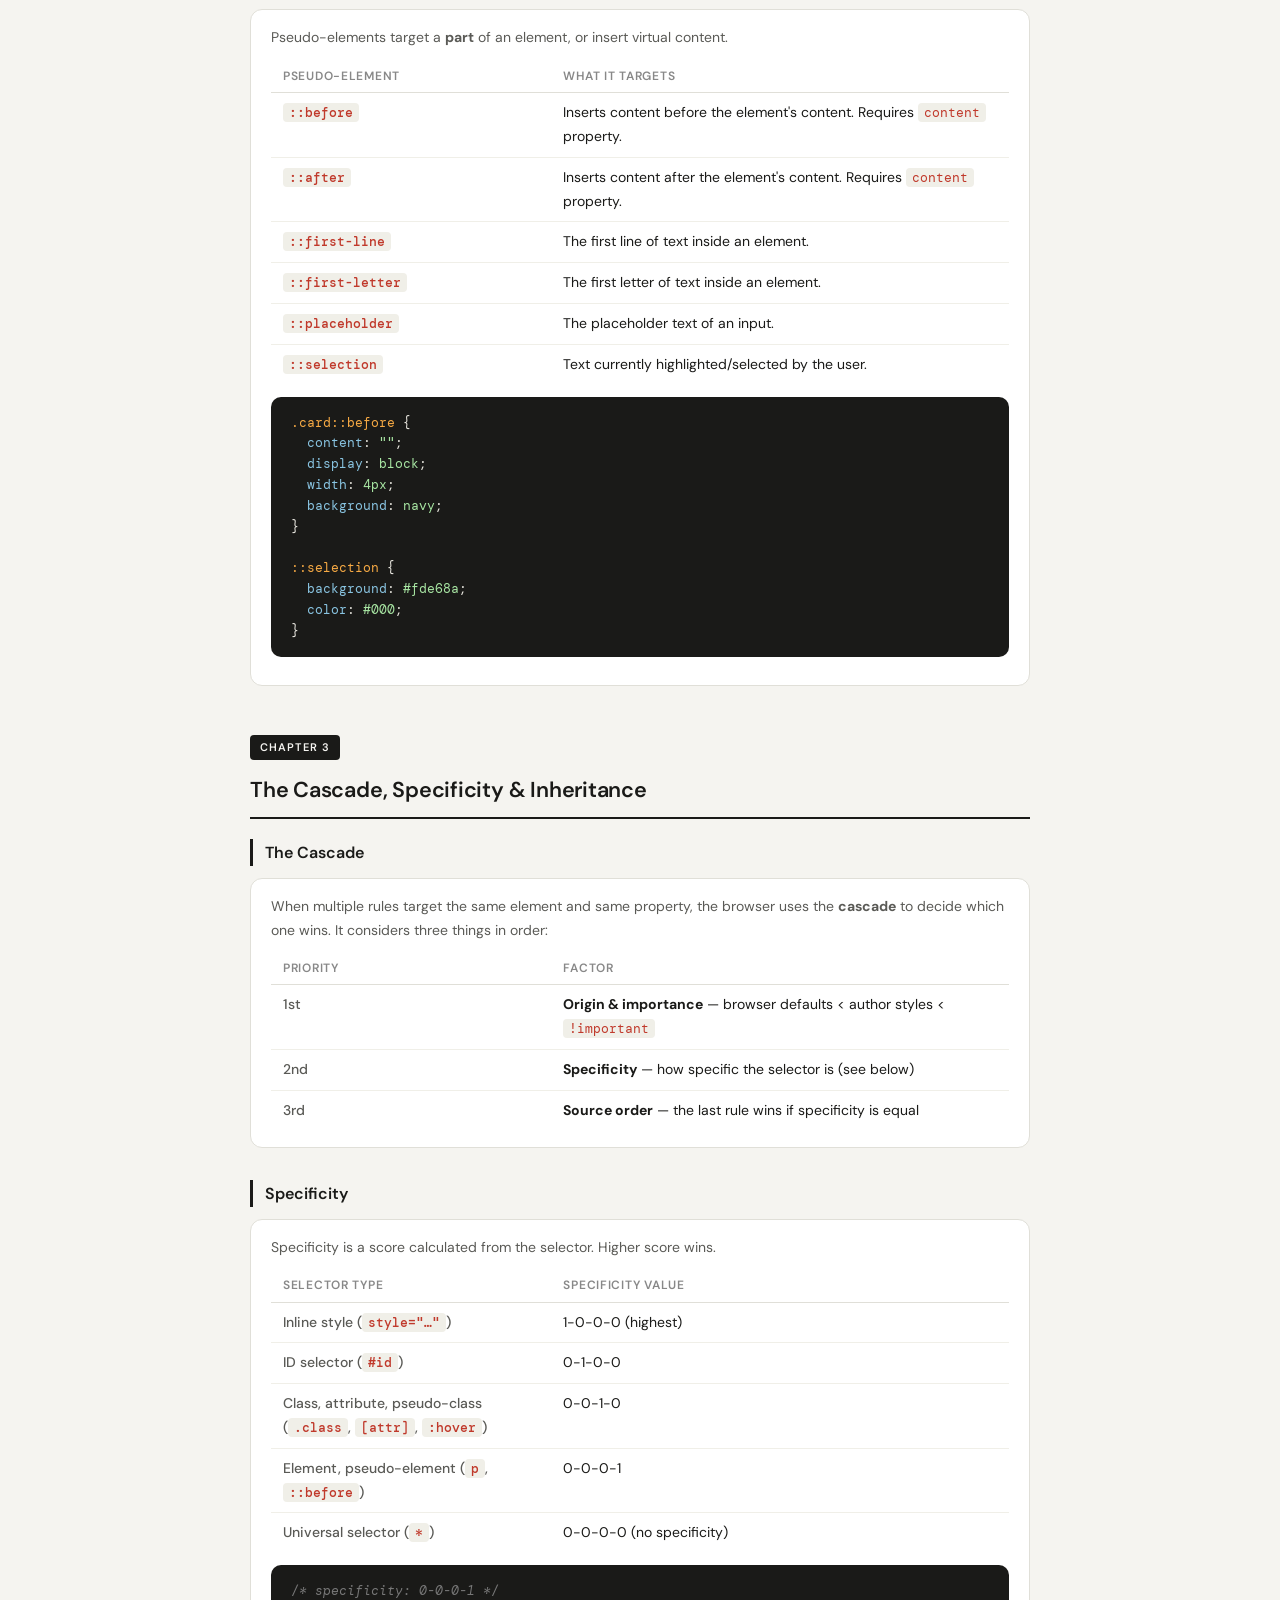
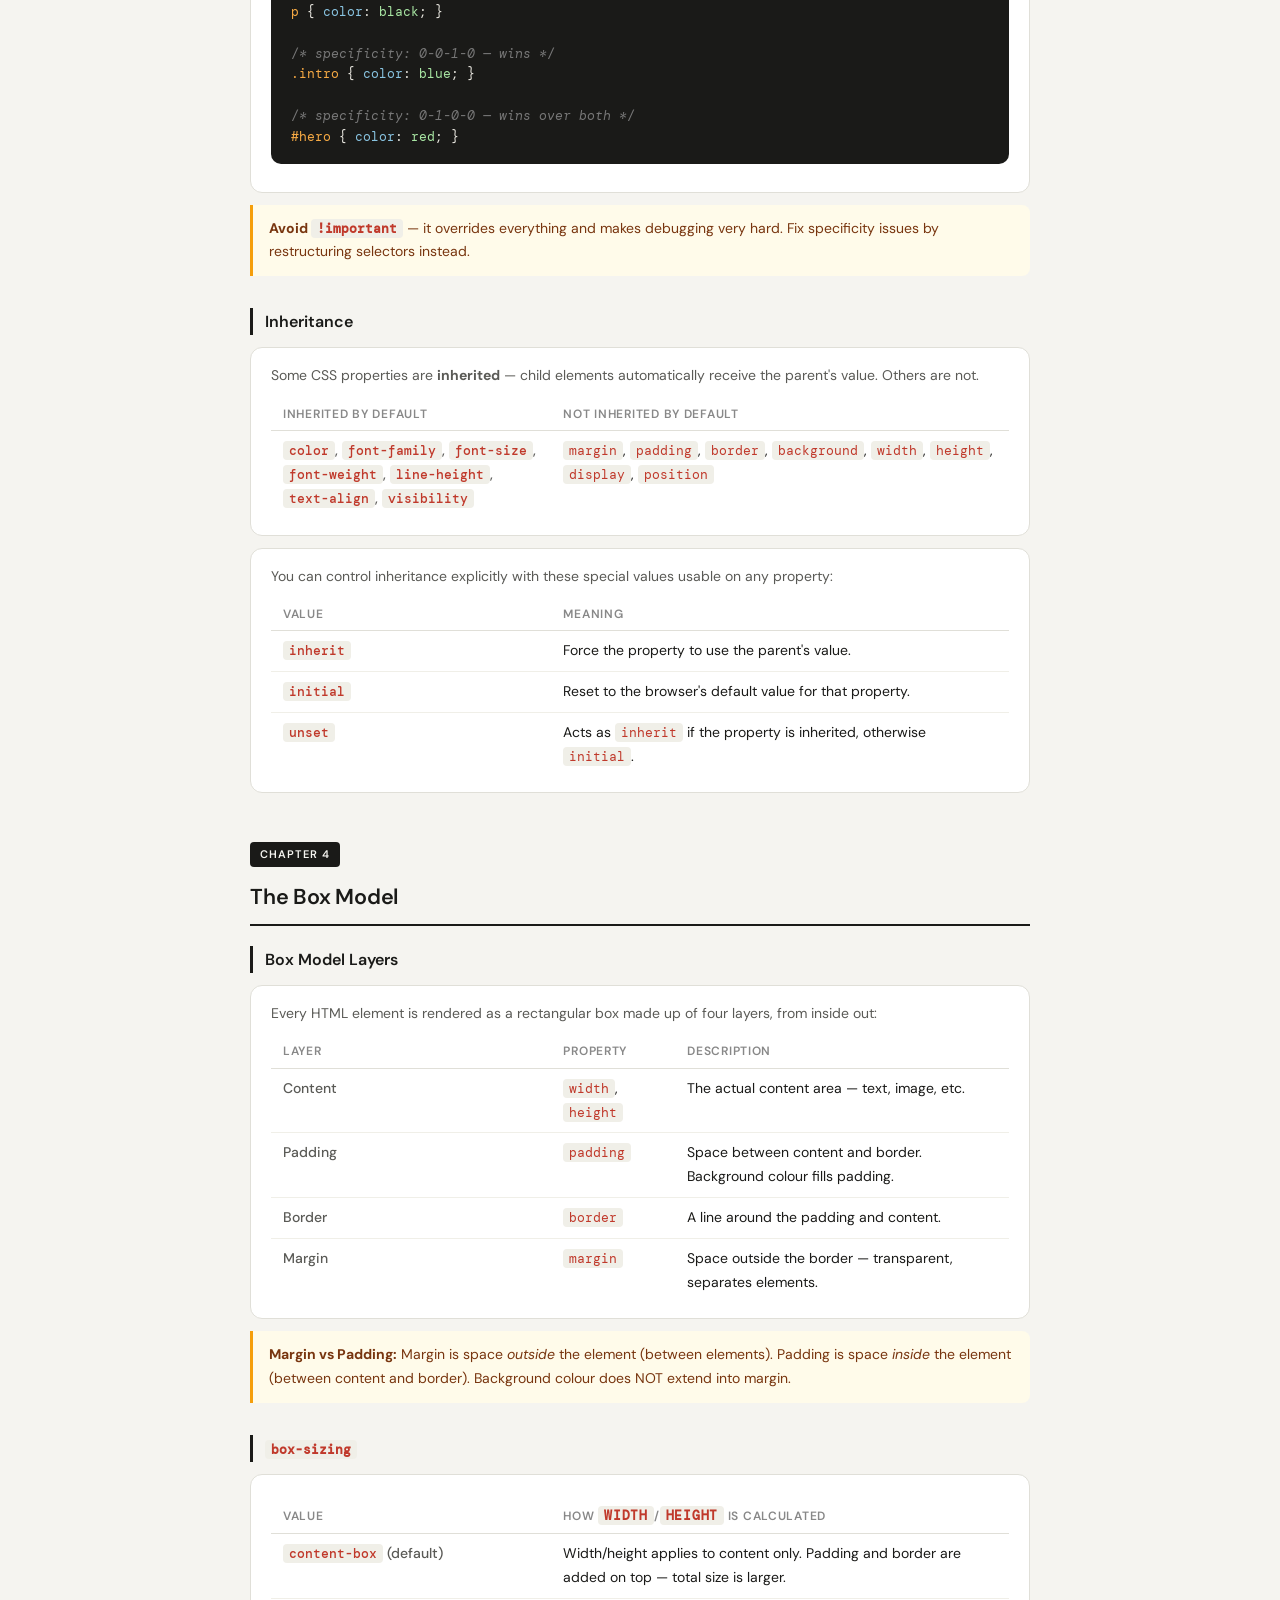
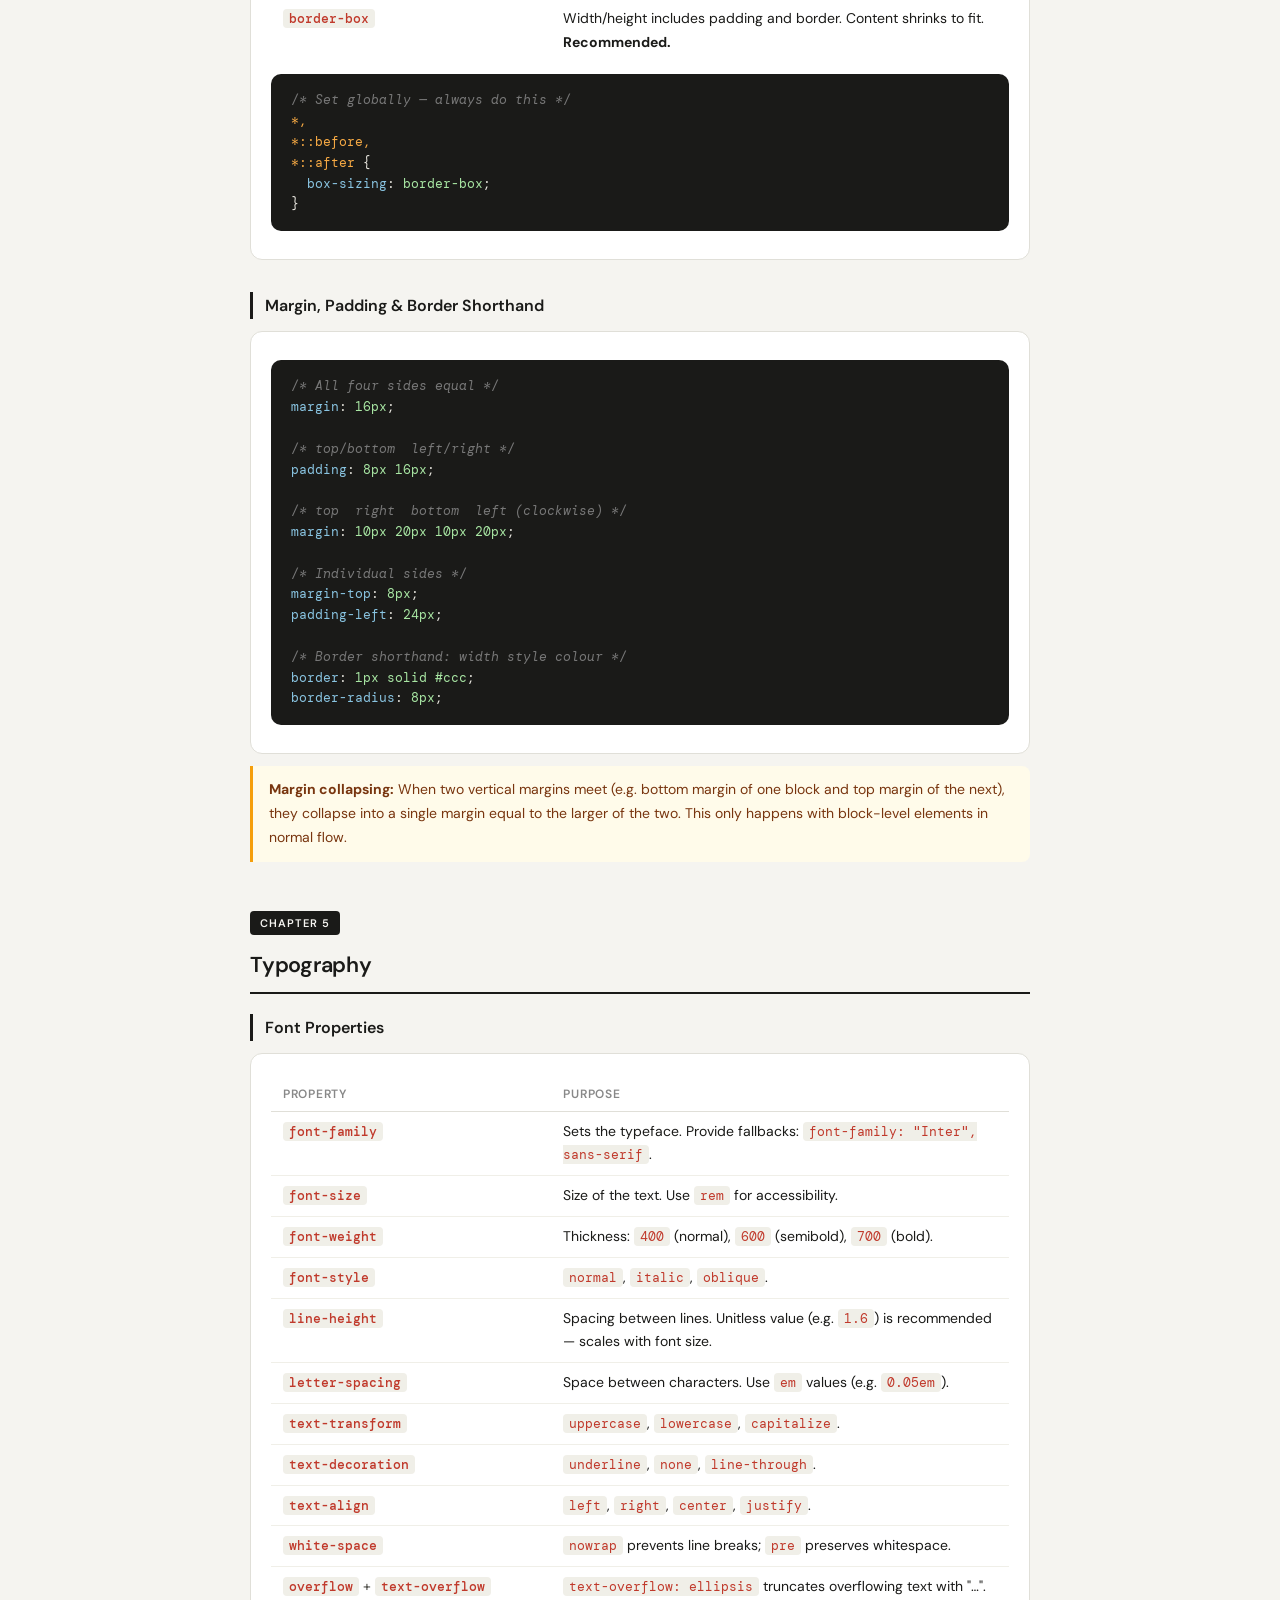
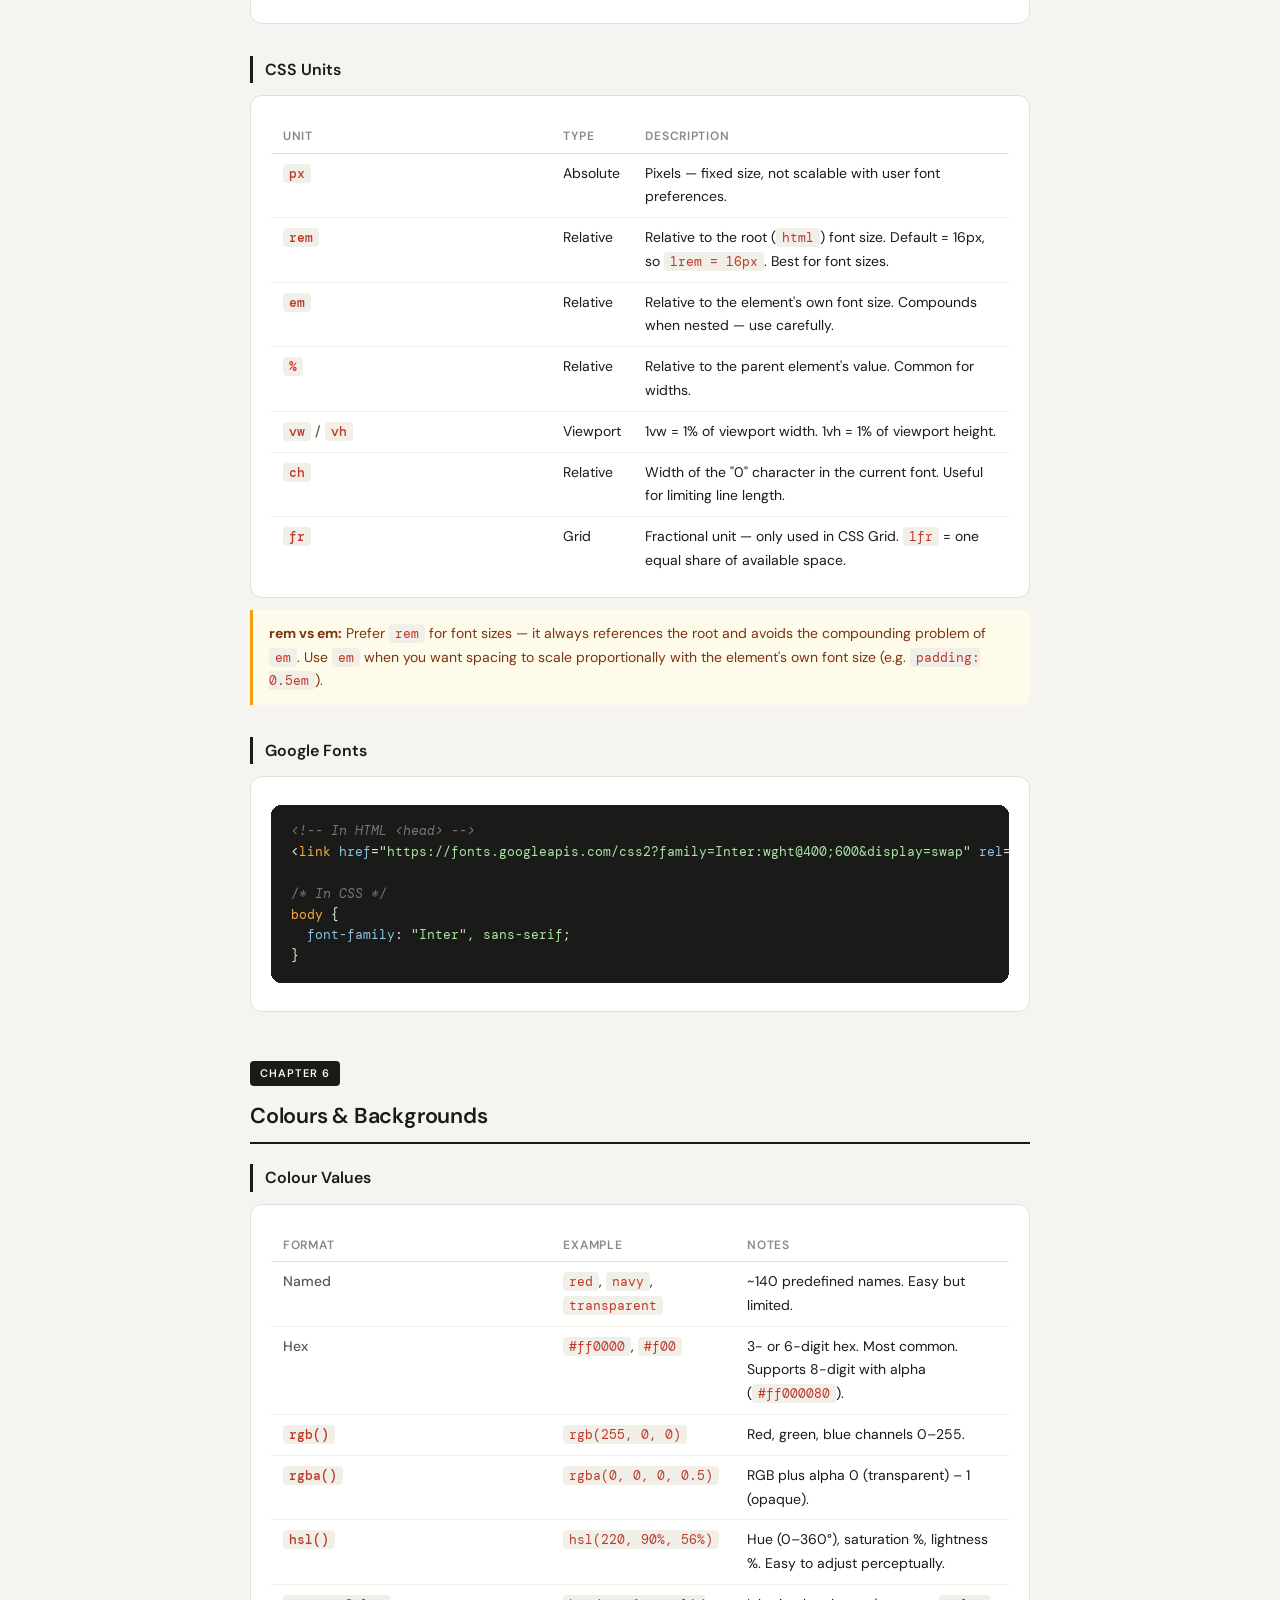
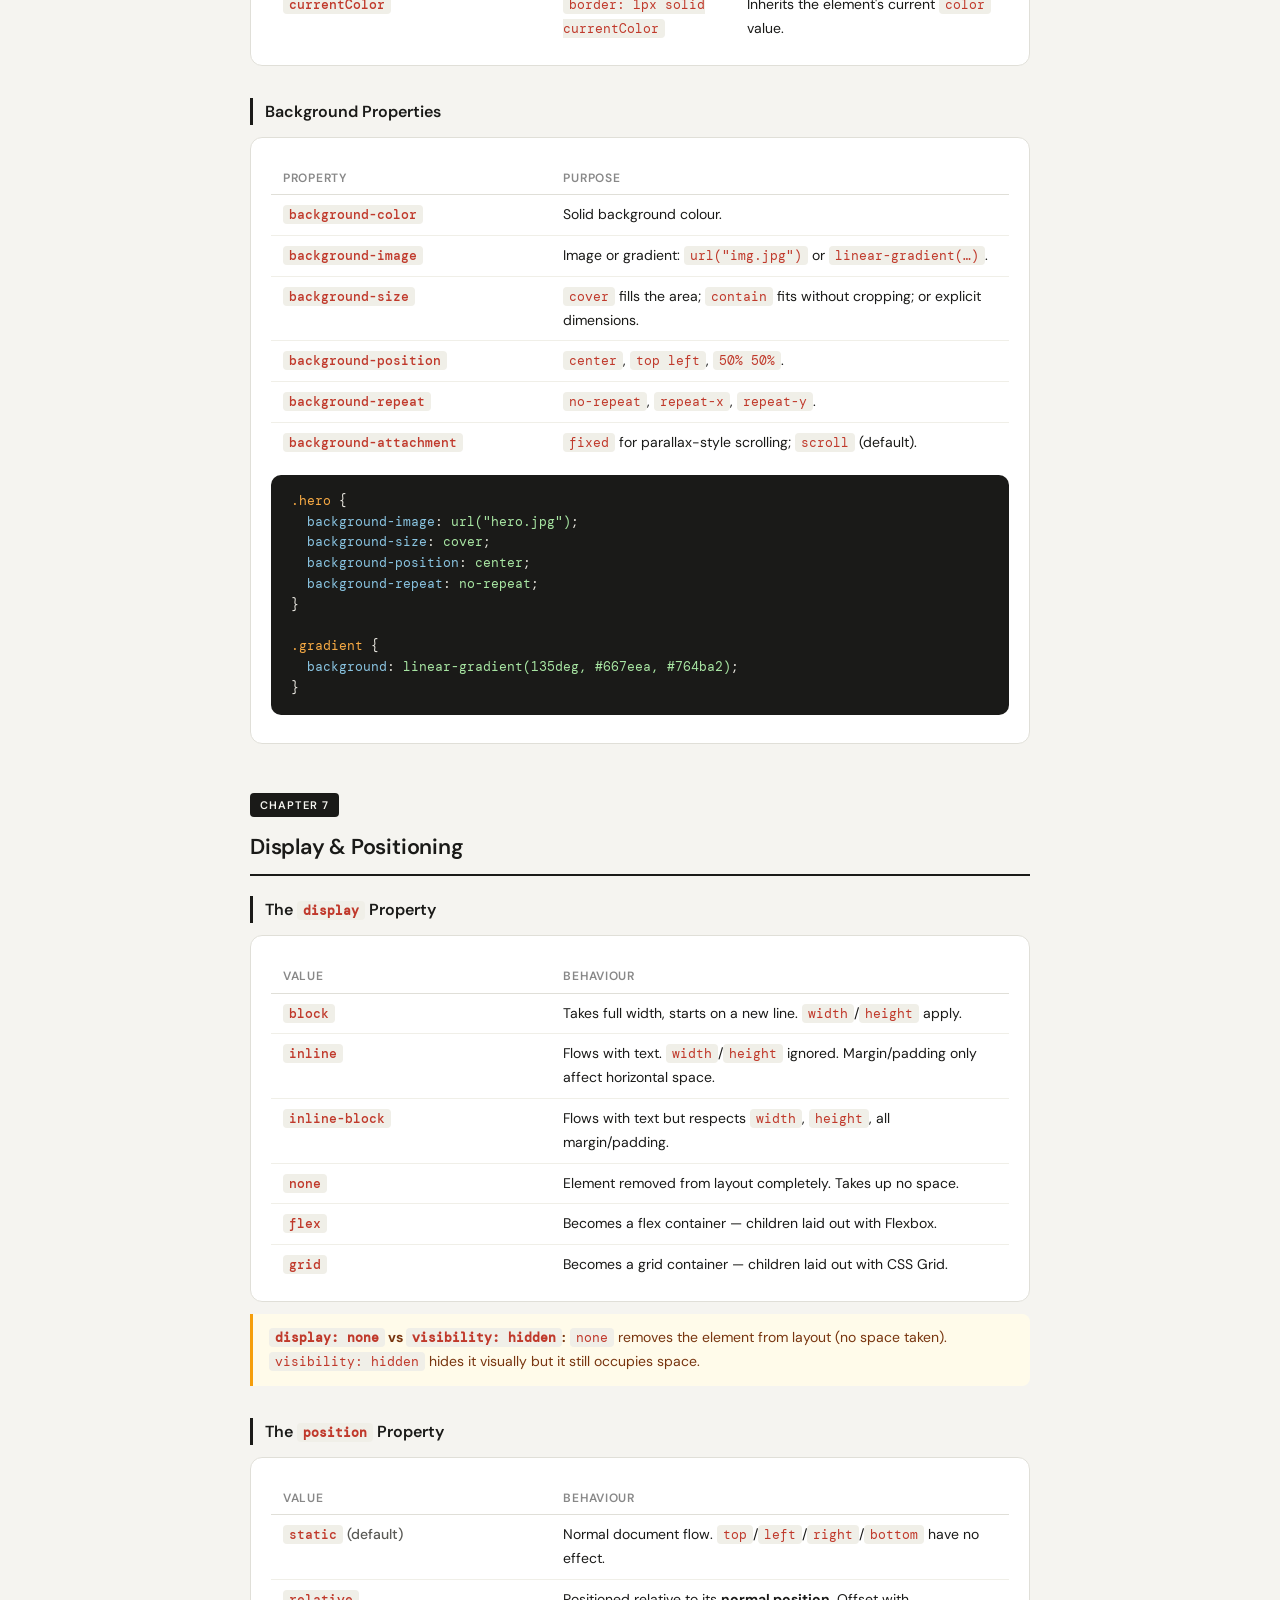
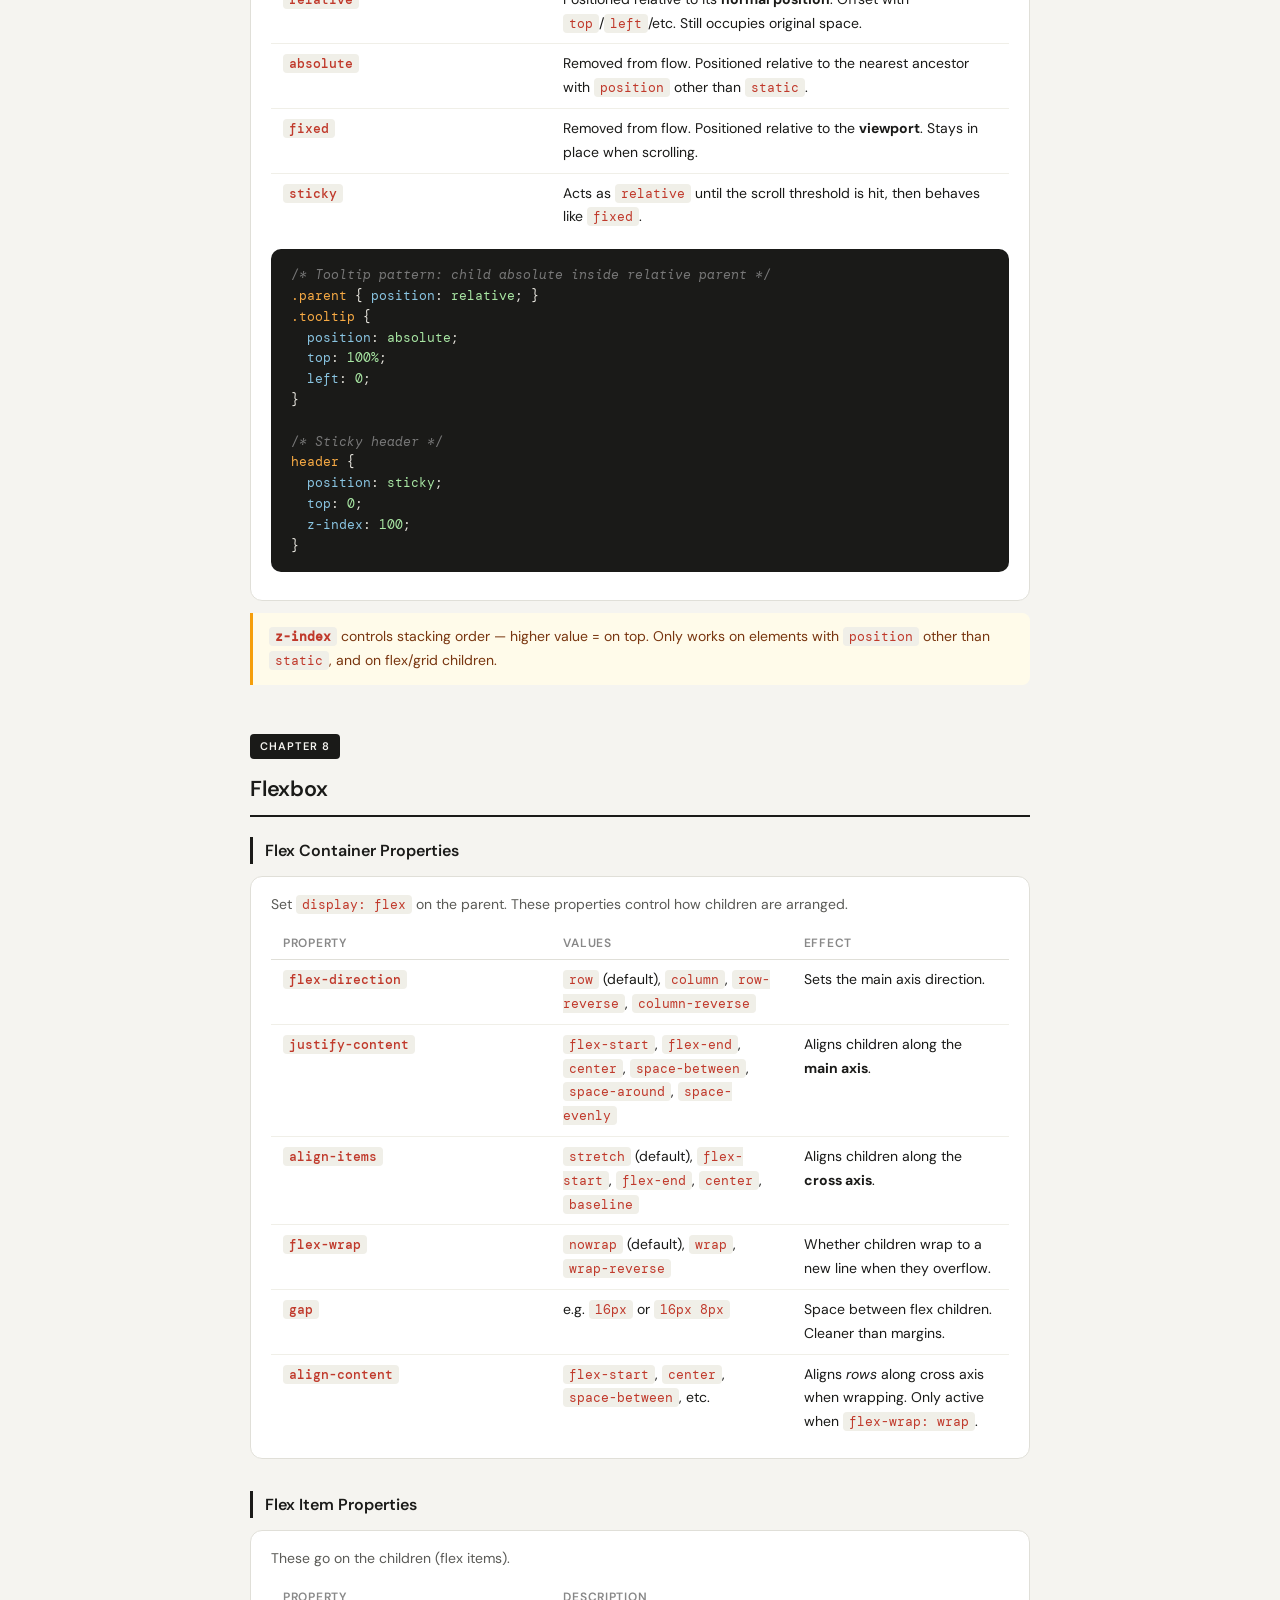
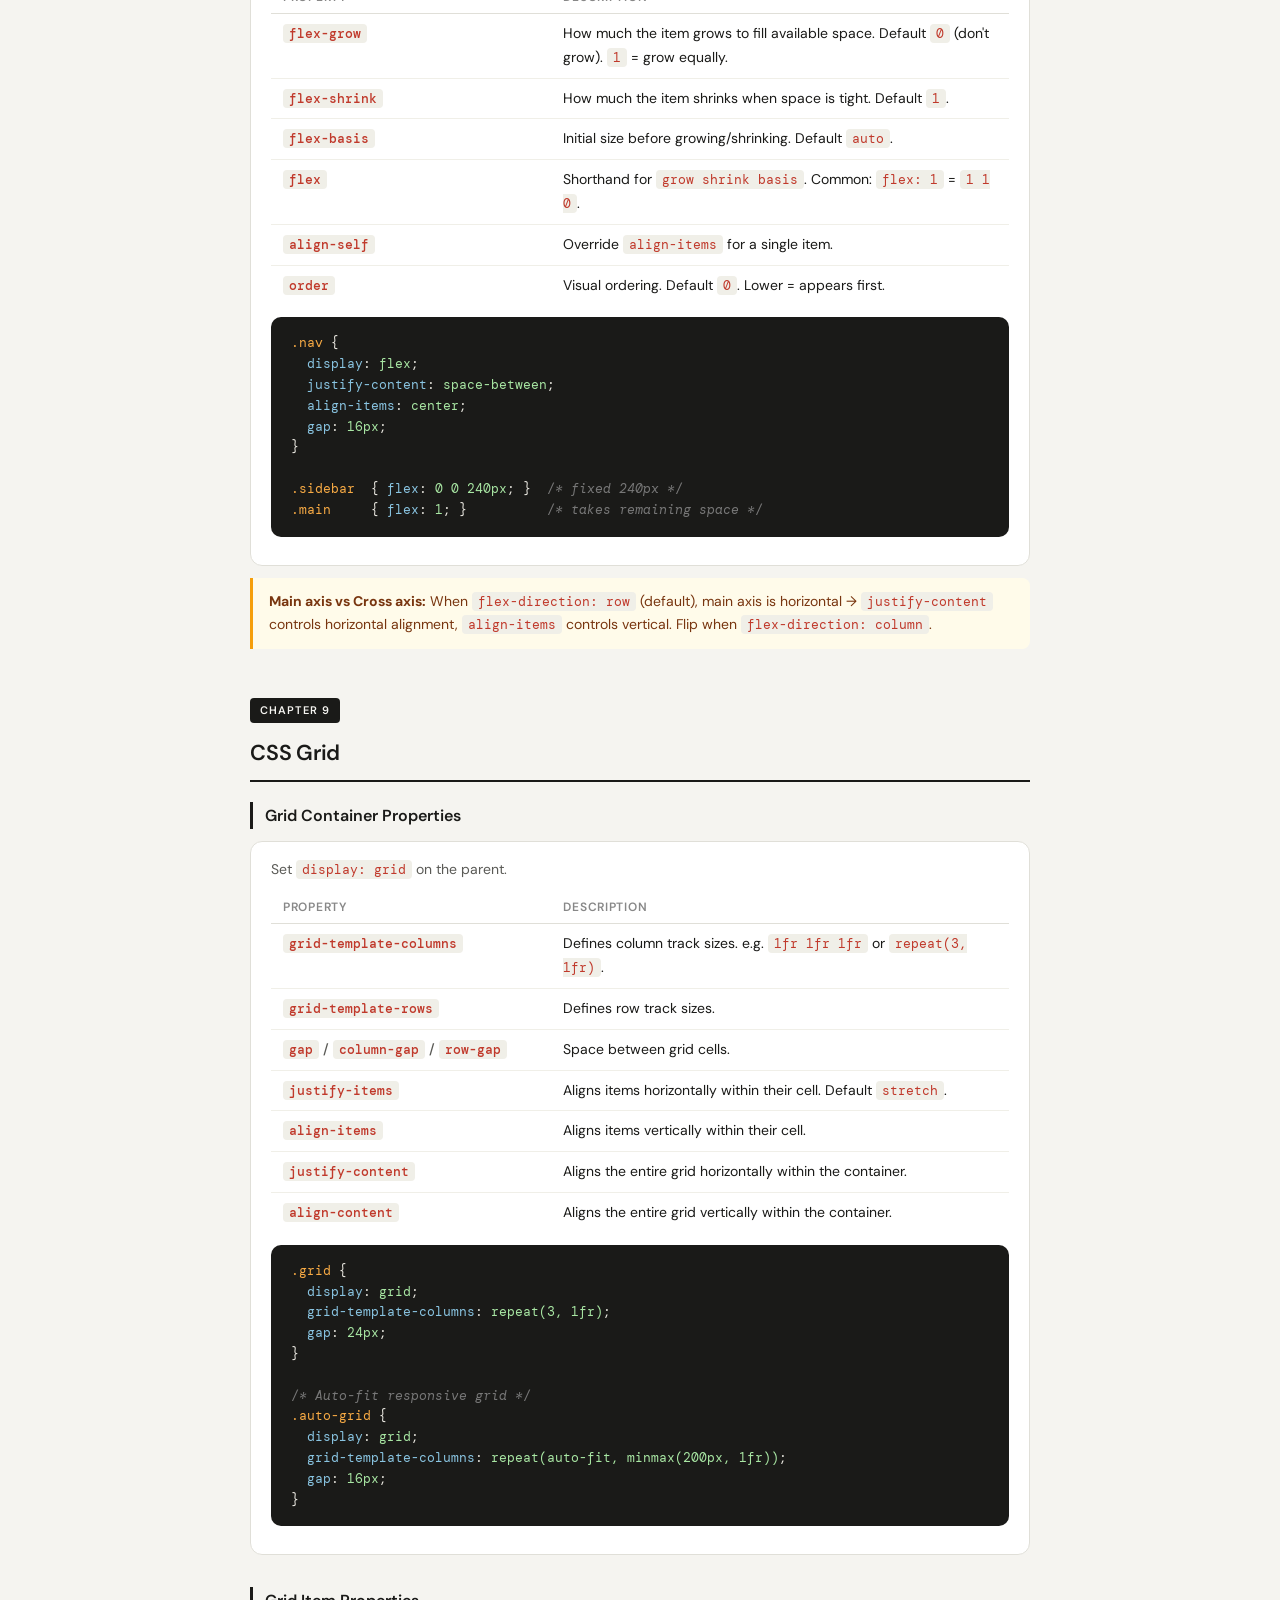
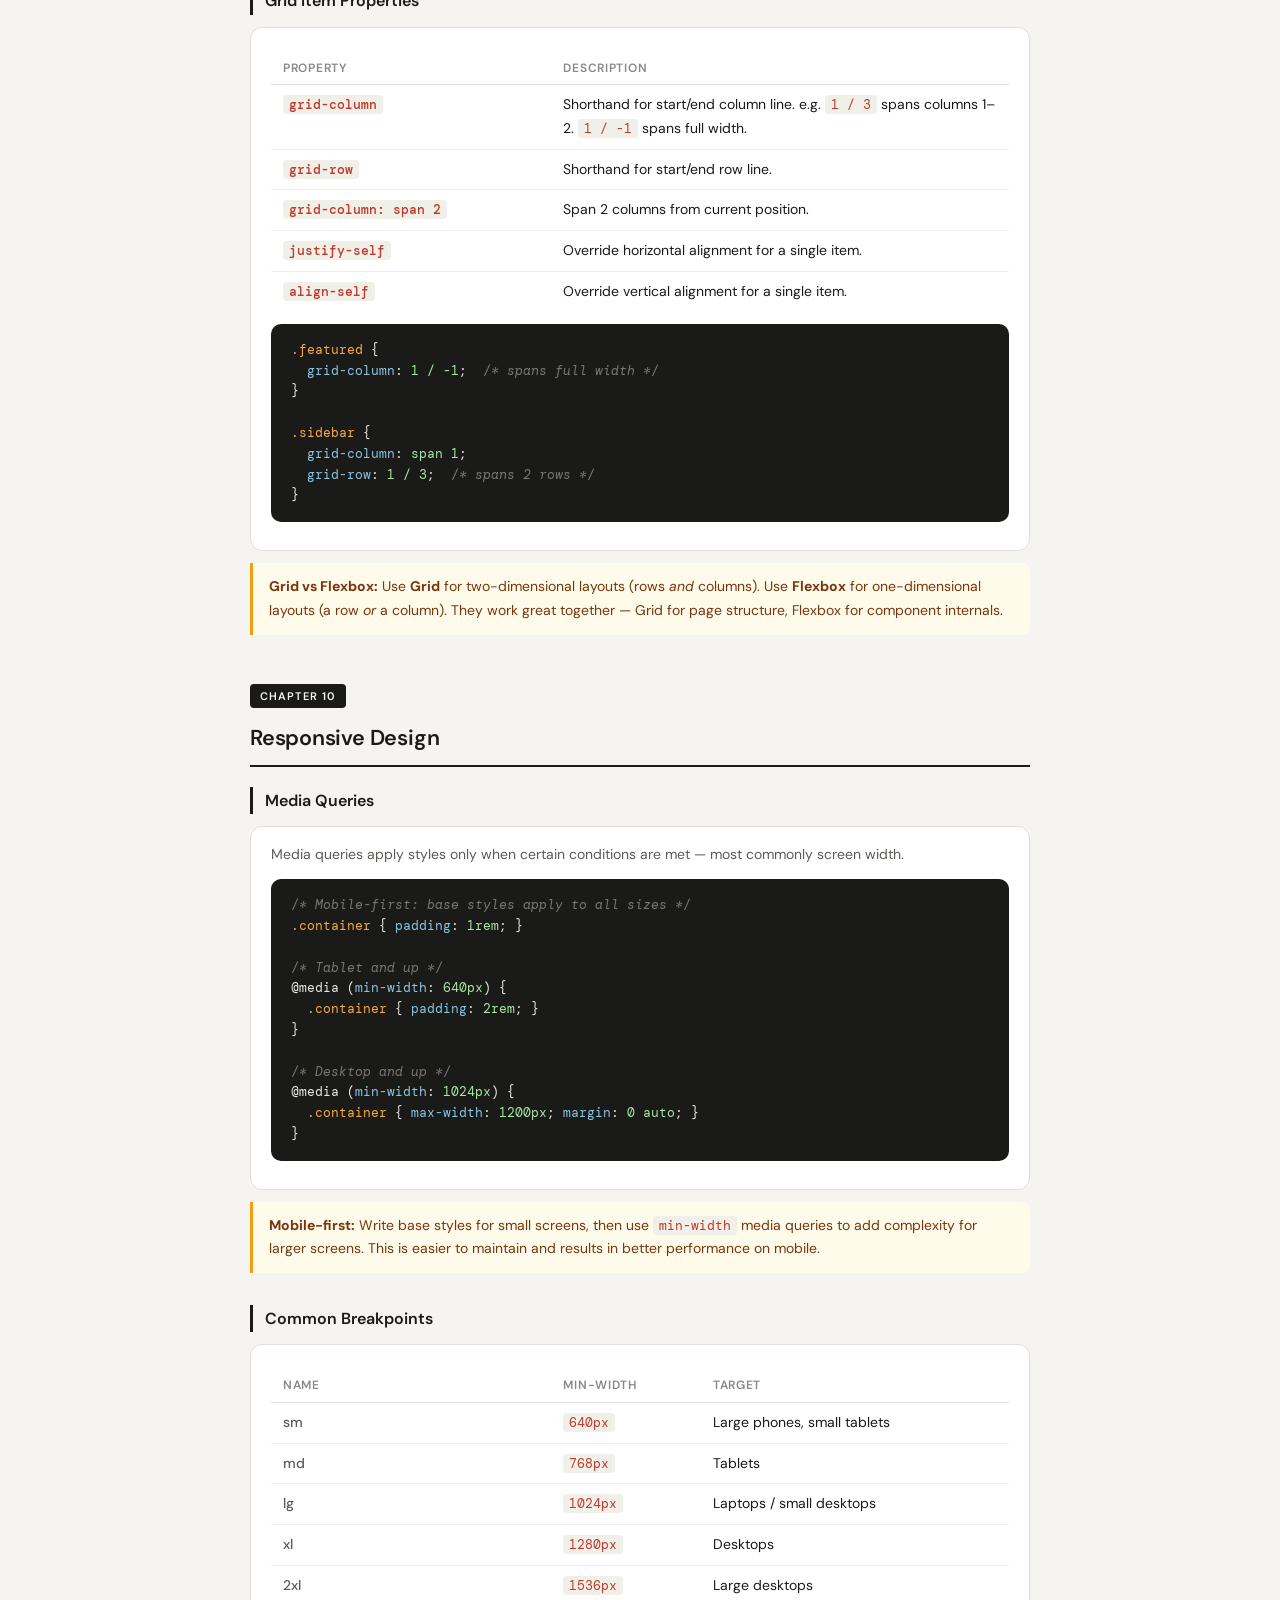
==== commit ebb0f7a5: "Removed the HR Interview link from all navigation bars across all 9 HTML files." ====
--- a/css-notes.html
+++ b/css-notes.html
@@ -35,7 +35,6 @@
         <a href="react-notes.html">React</a>
         <a href="react-native-notes.html">React Native</a>
         <a href="nextjs-notes.html">Next.js</a>
-        <a href="hr-interview-notes.html">HR Interview</a>
       </nav>
 
       <!-- ═══════════════════════════════════════
